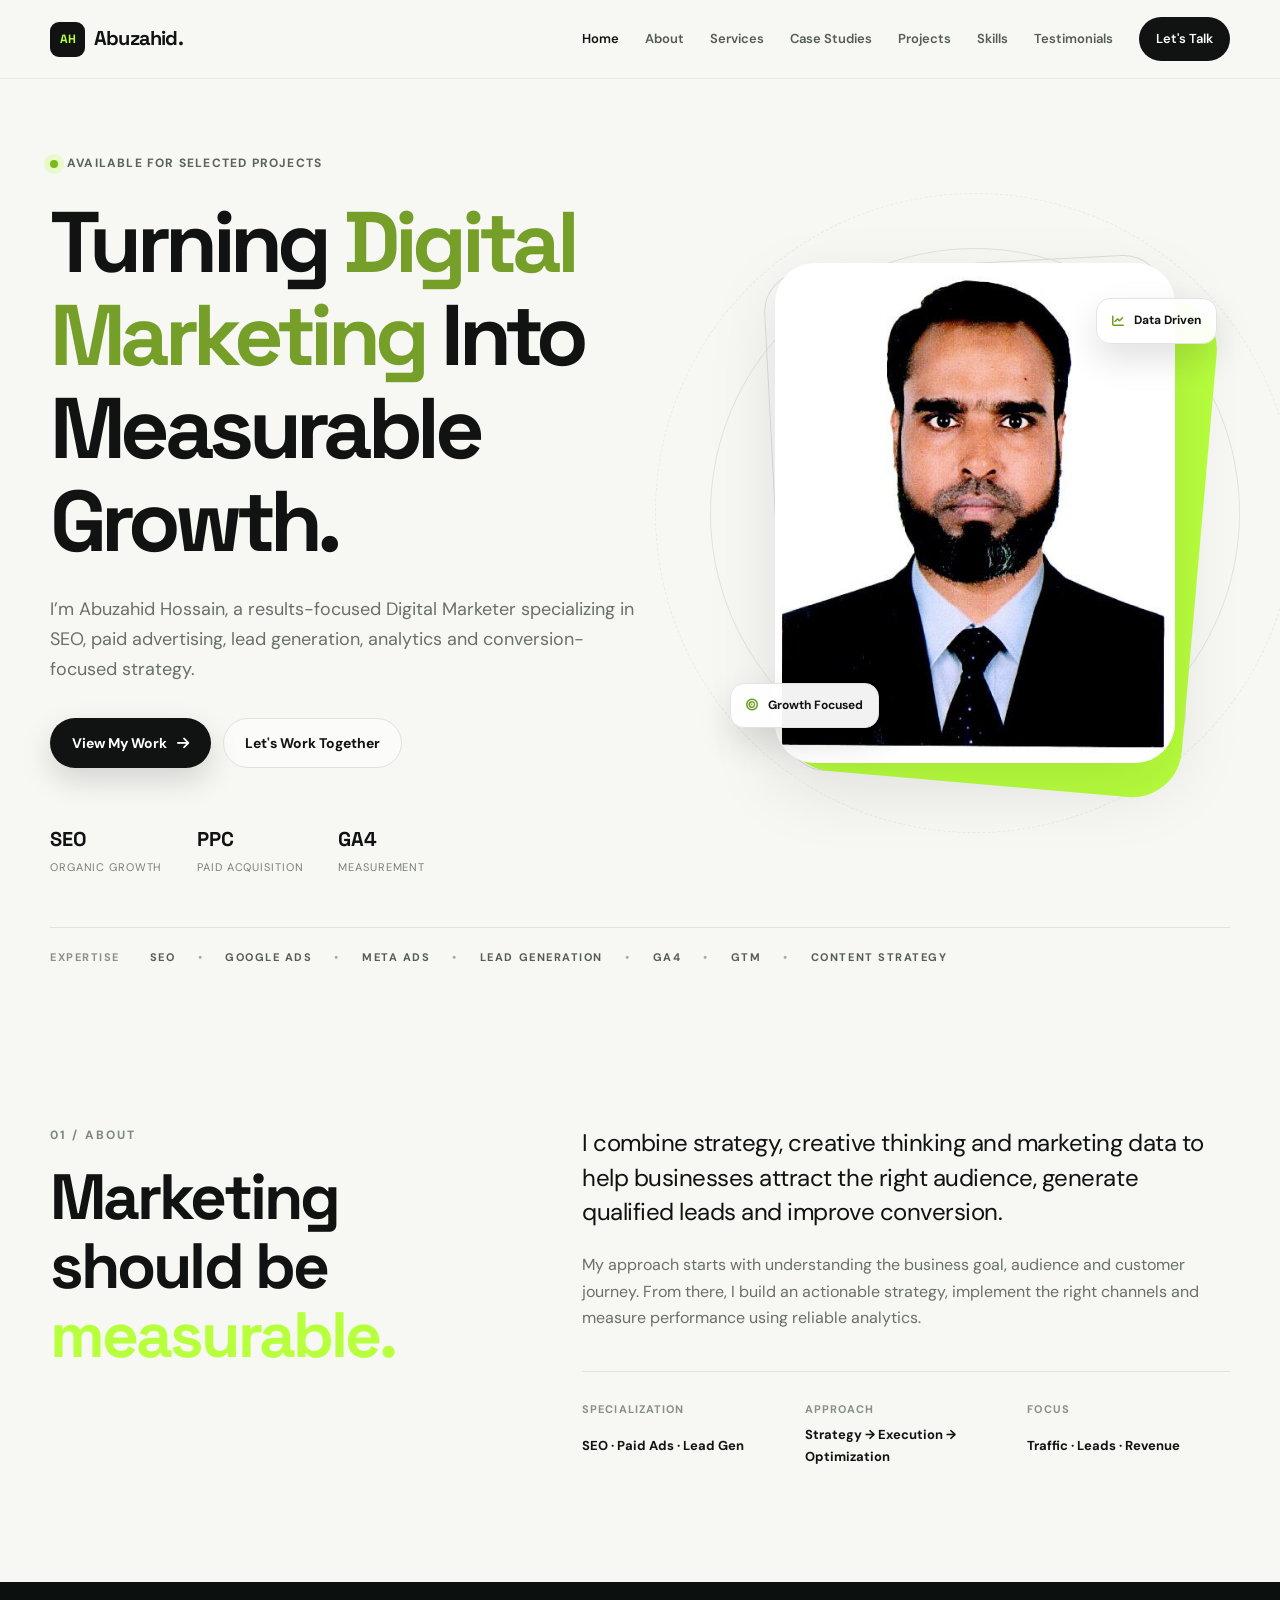
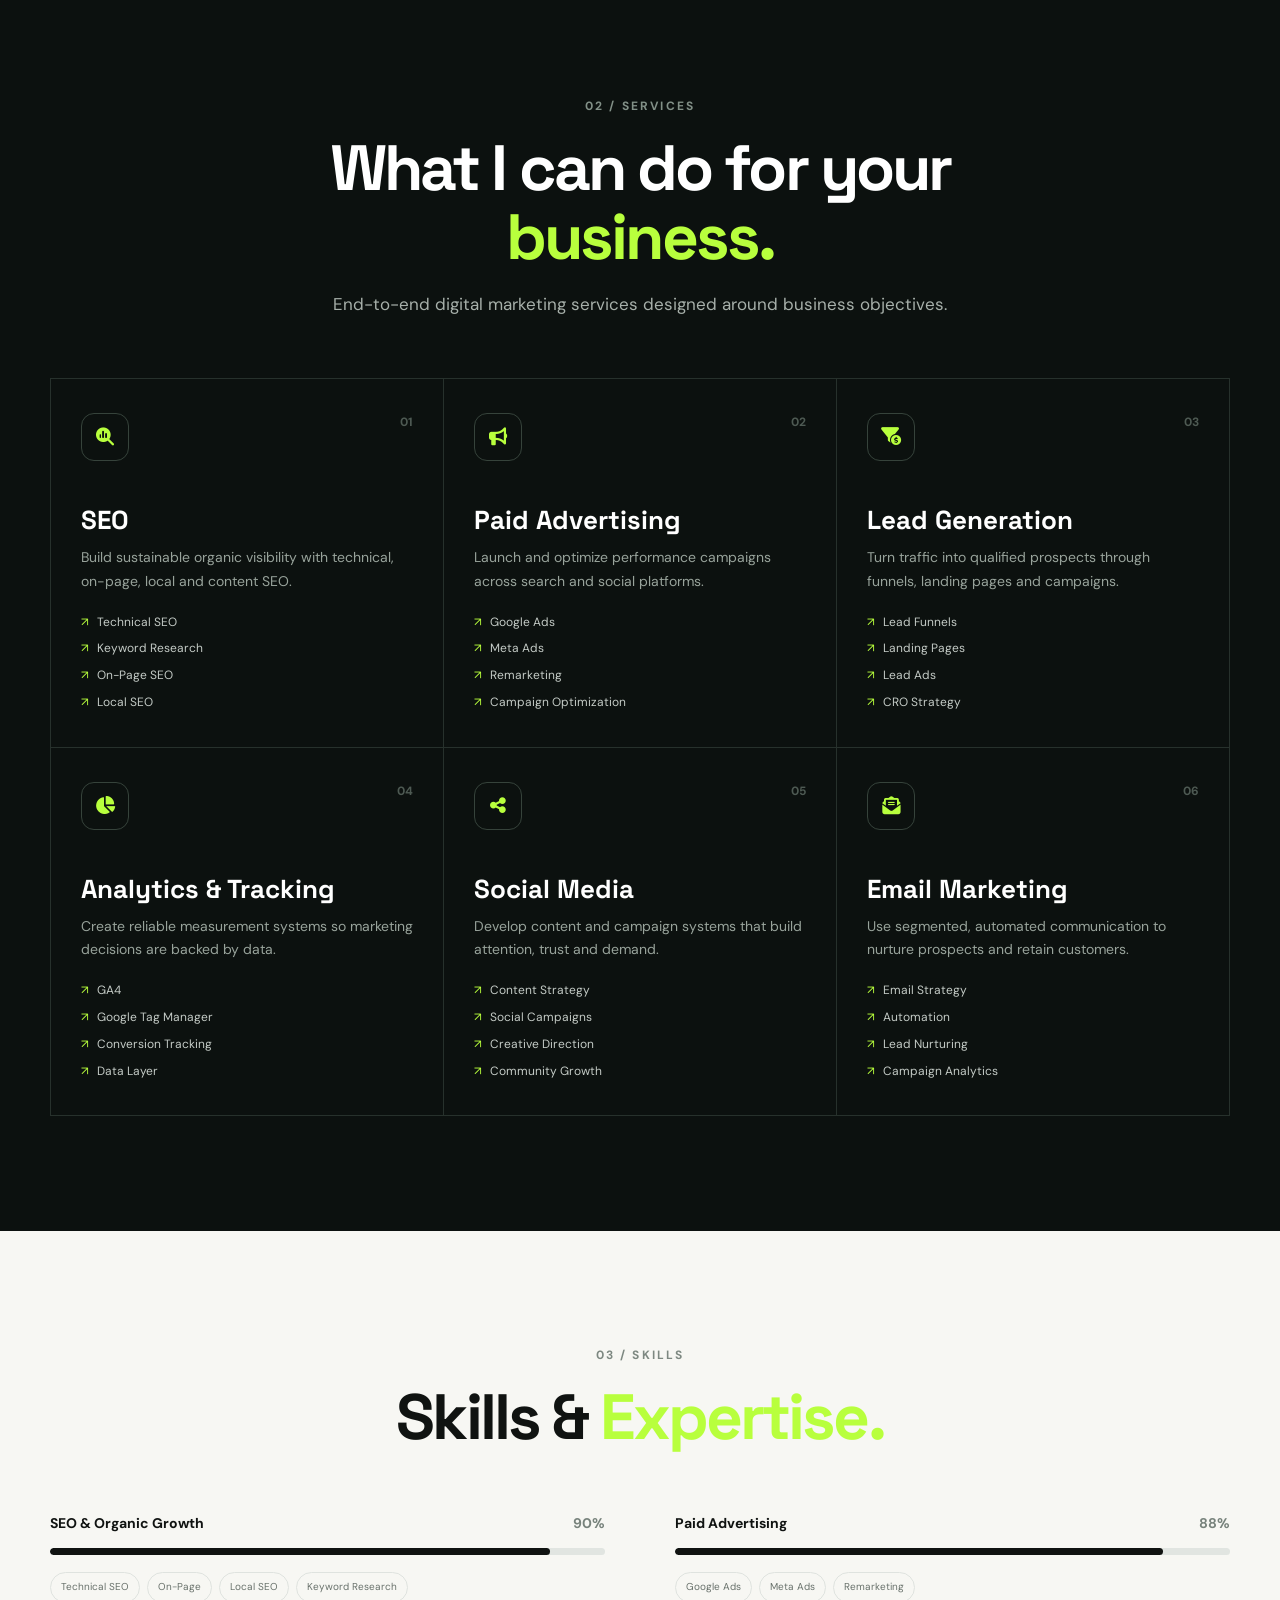
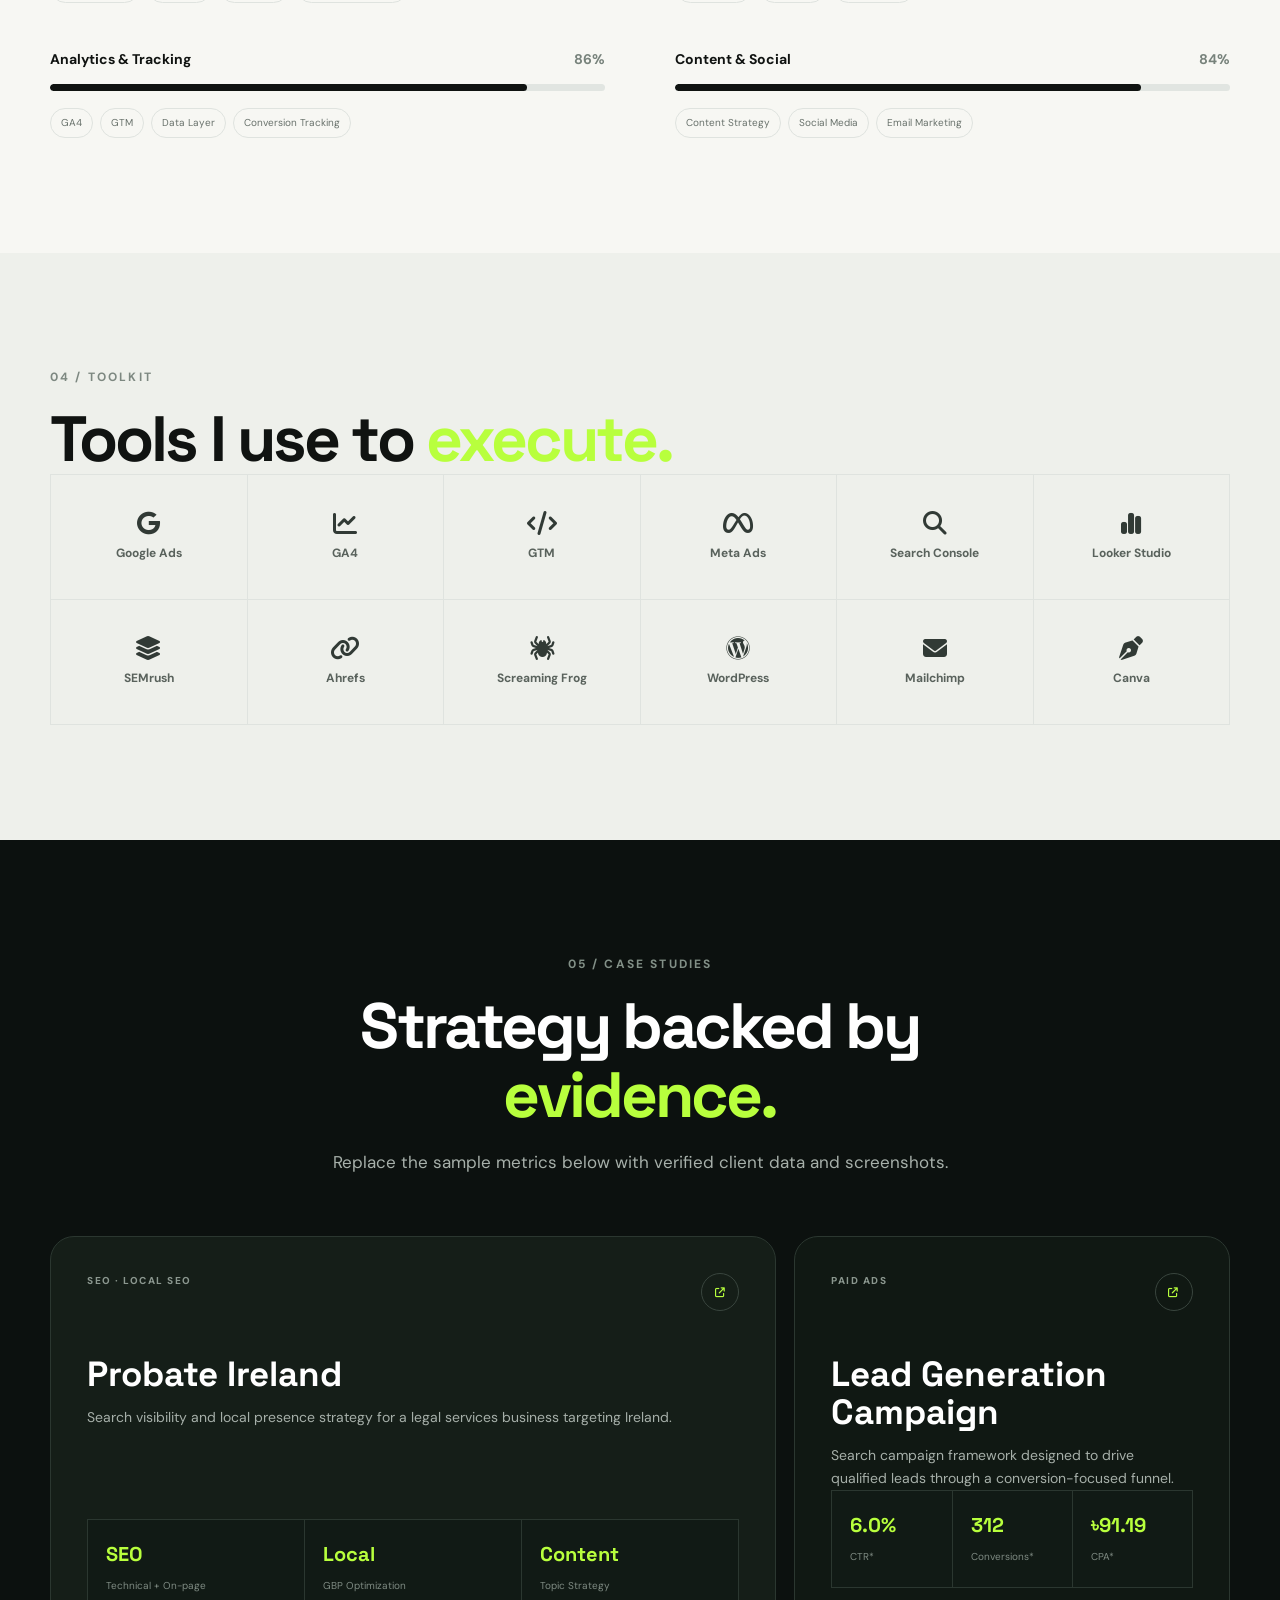
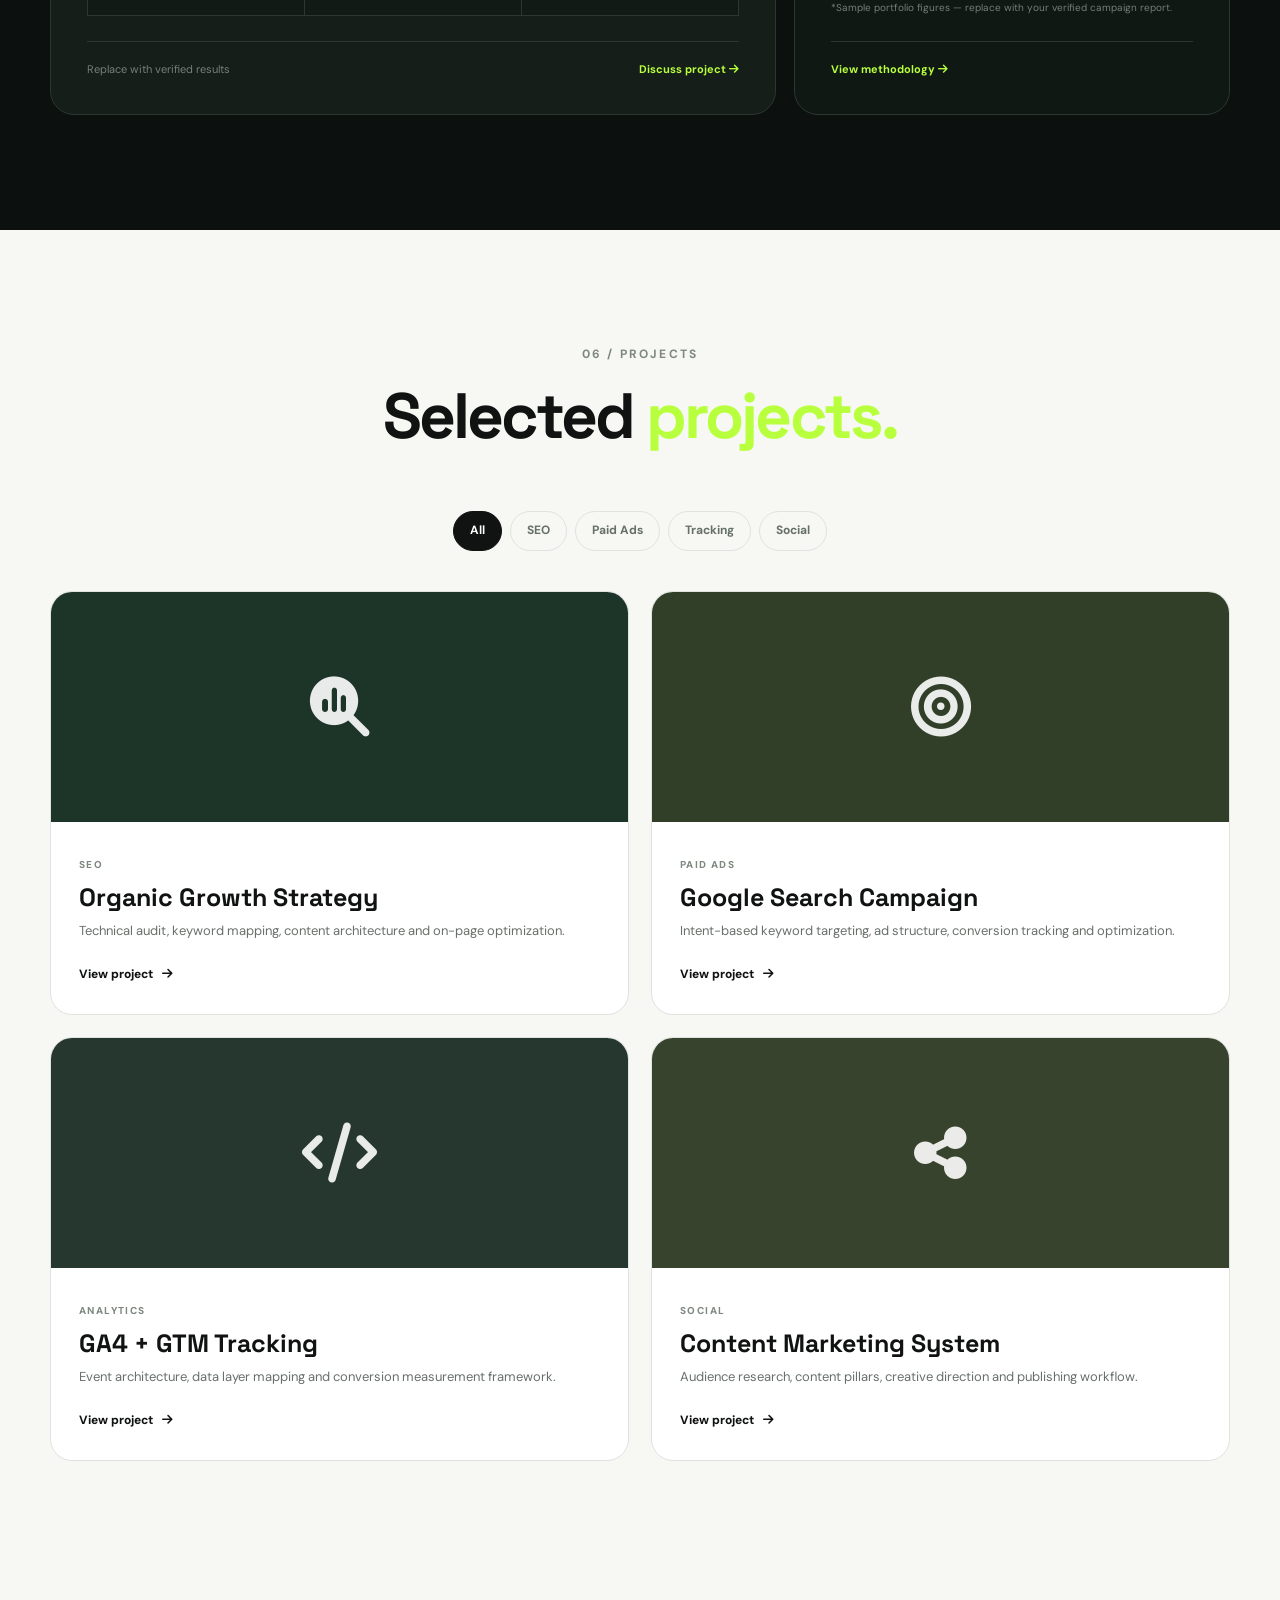
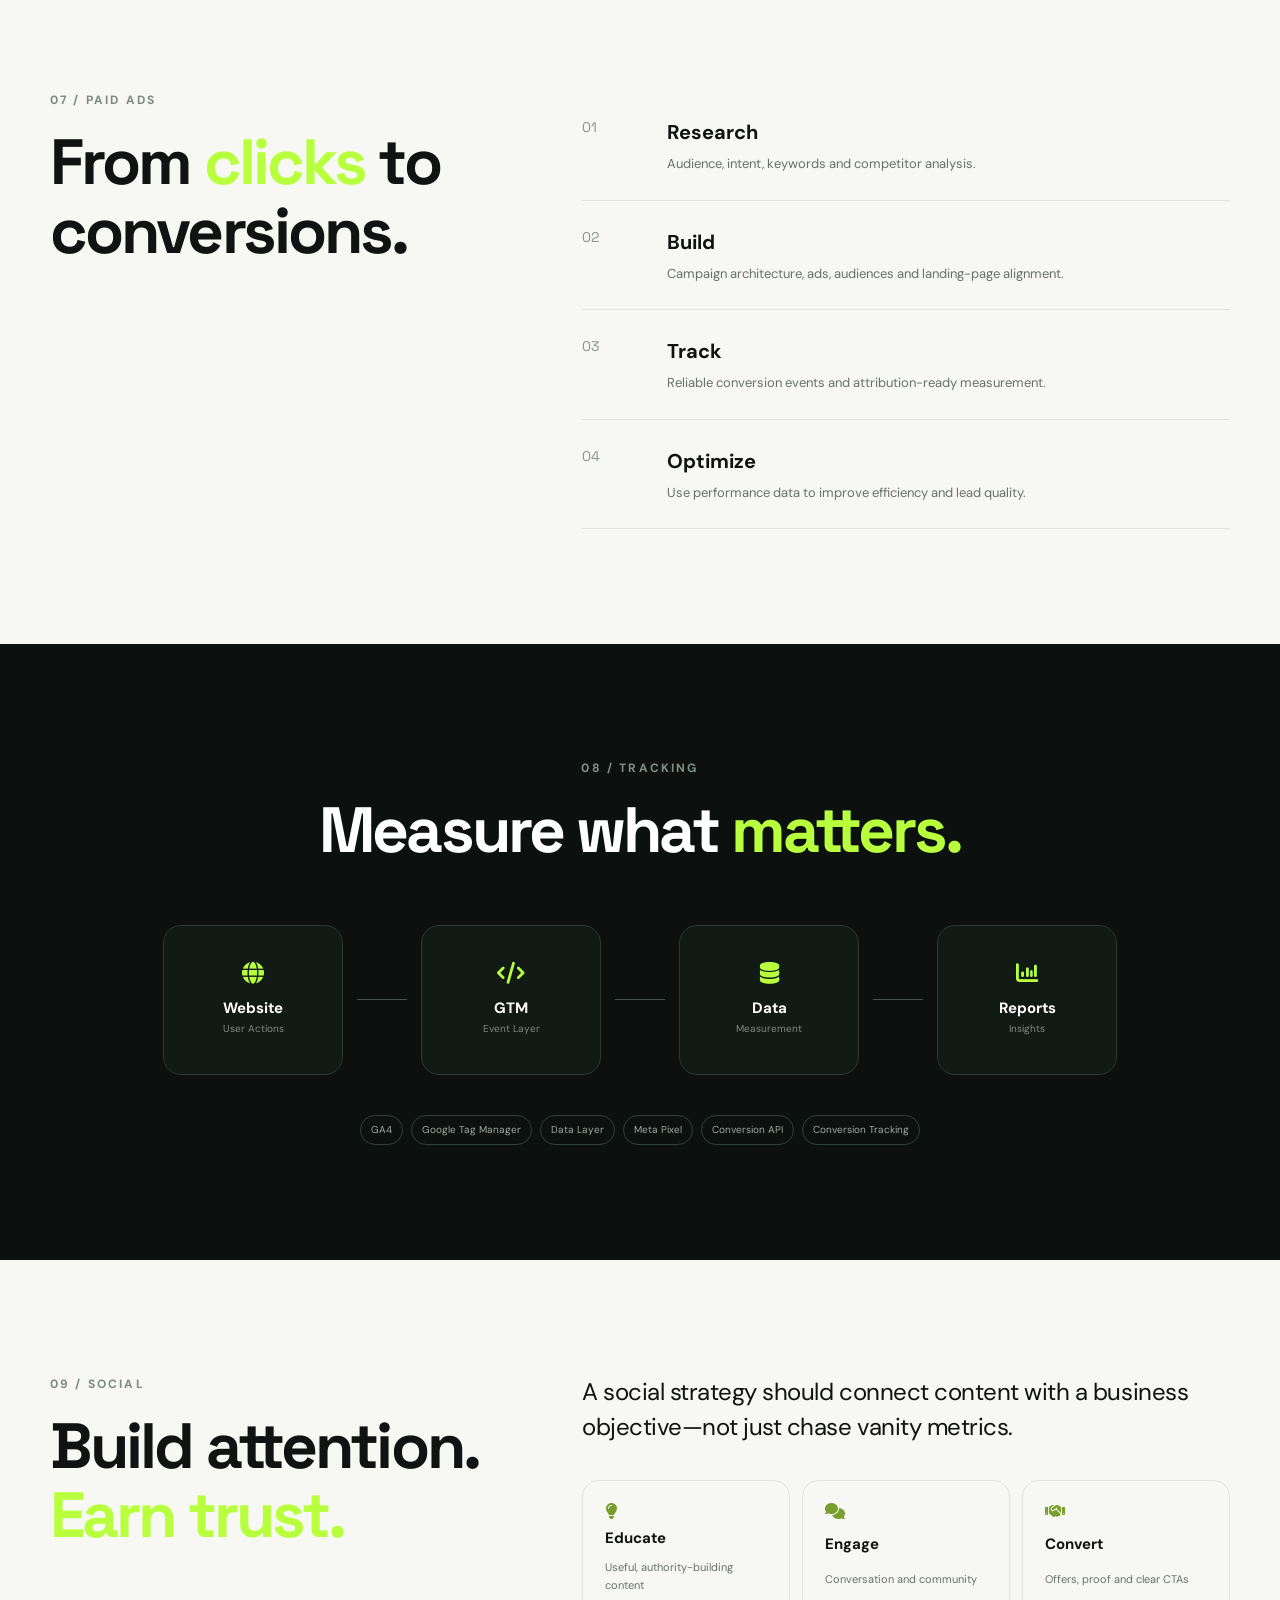
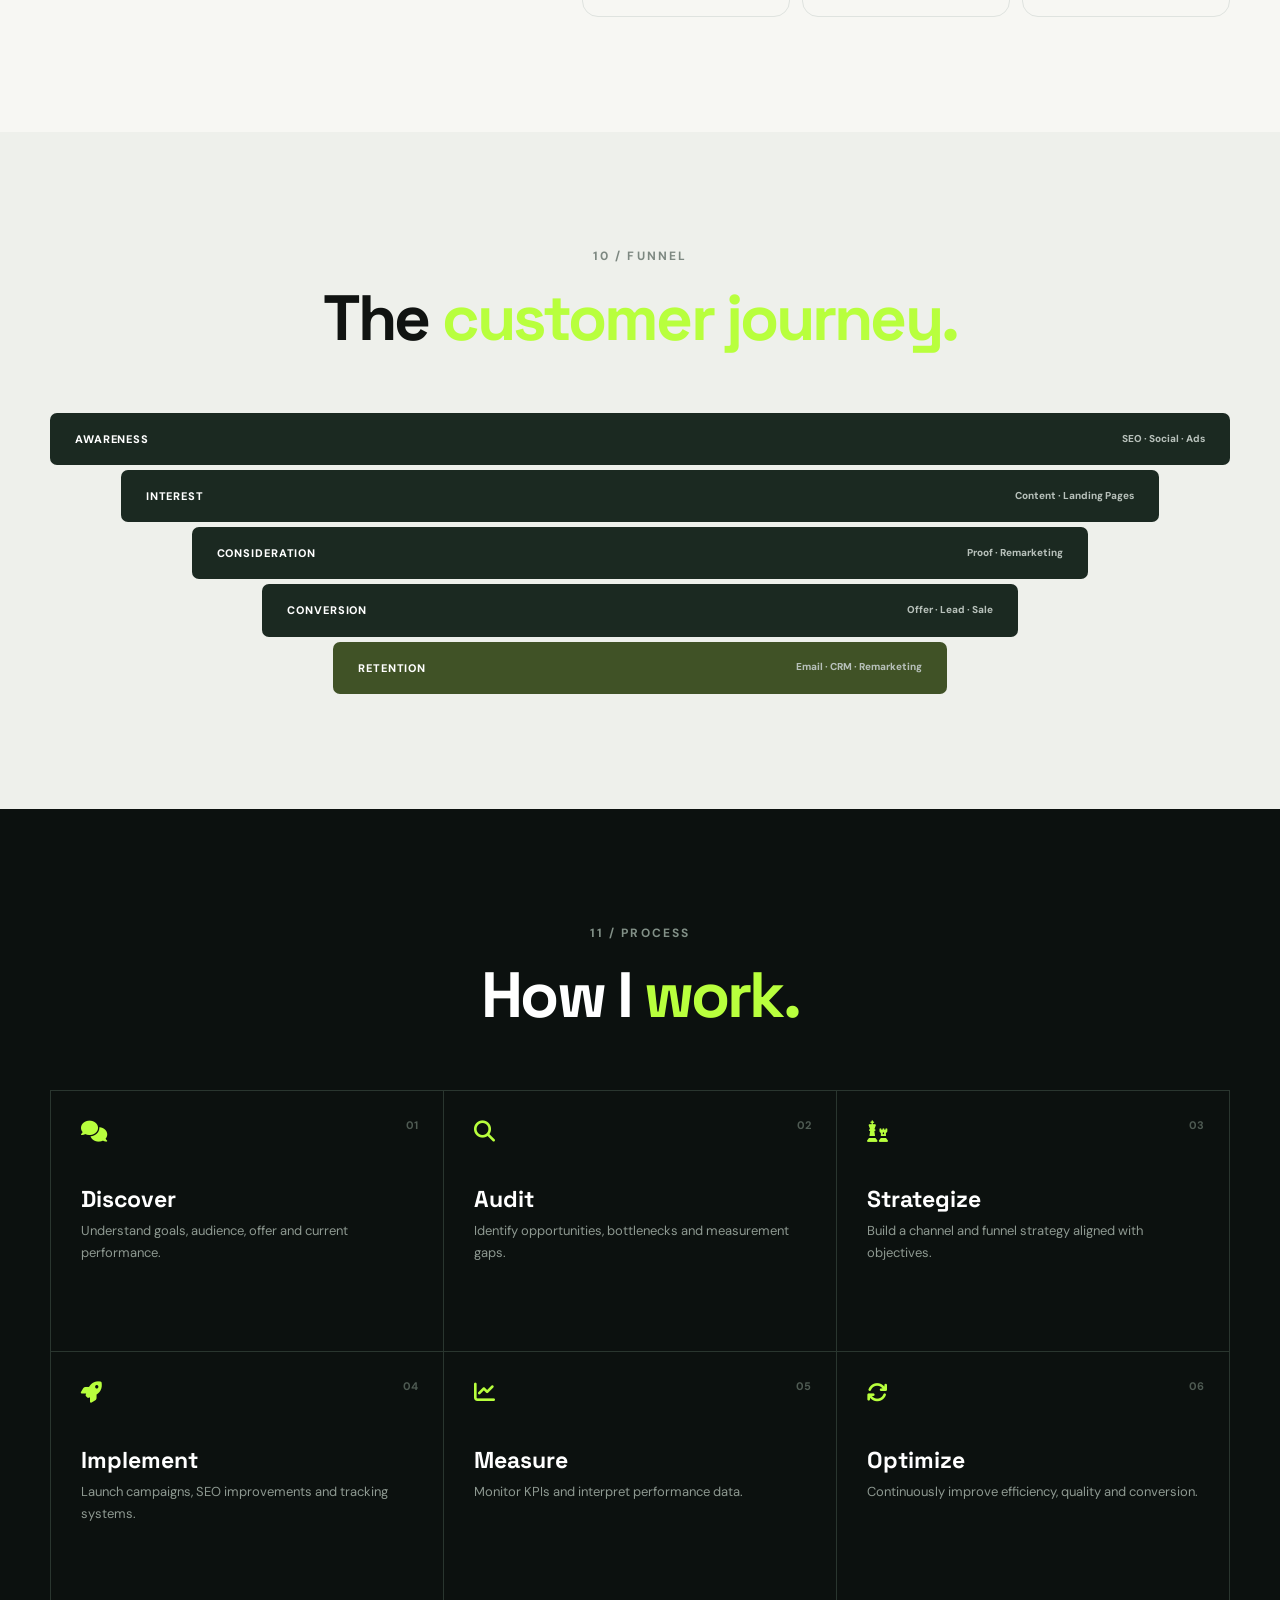
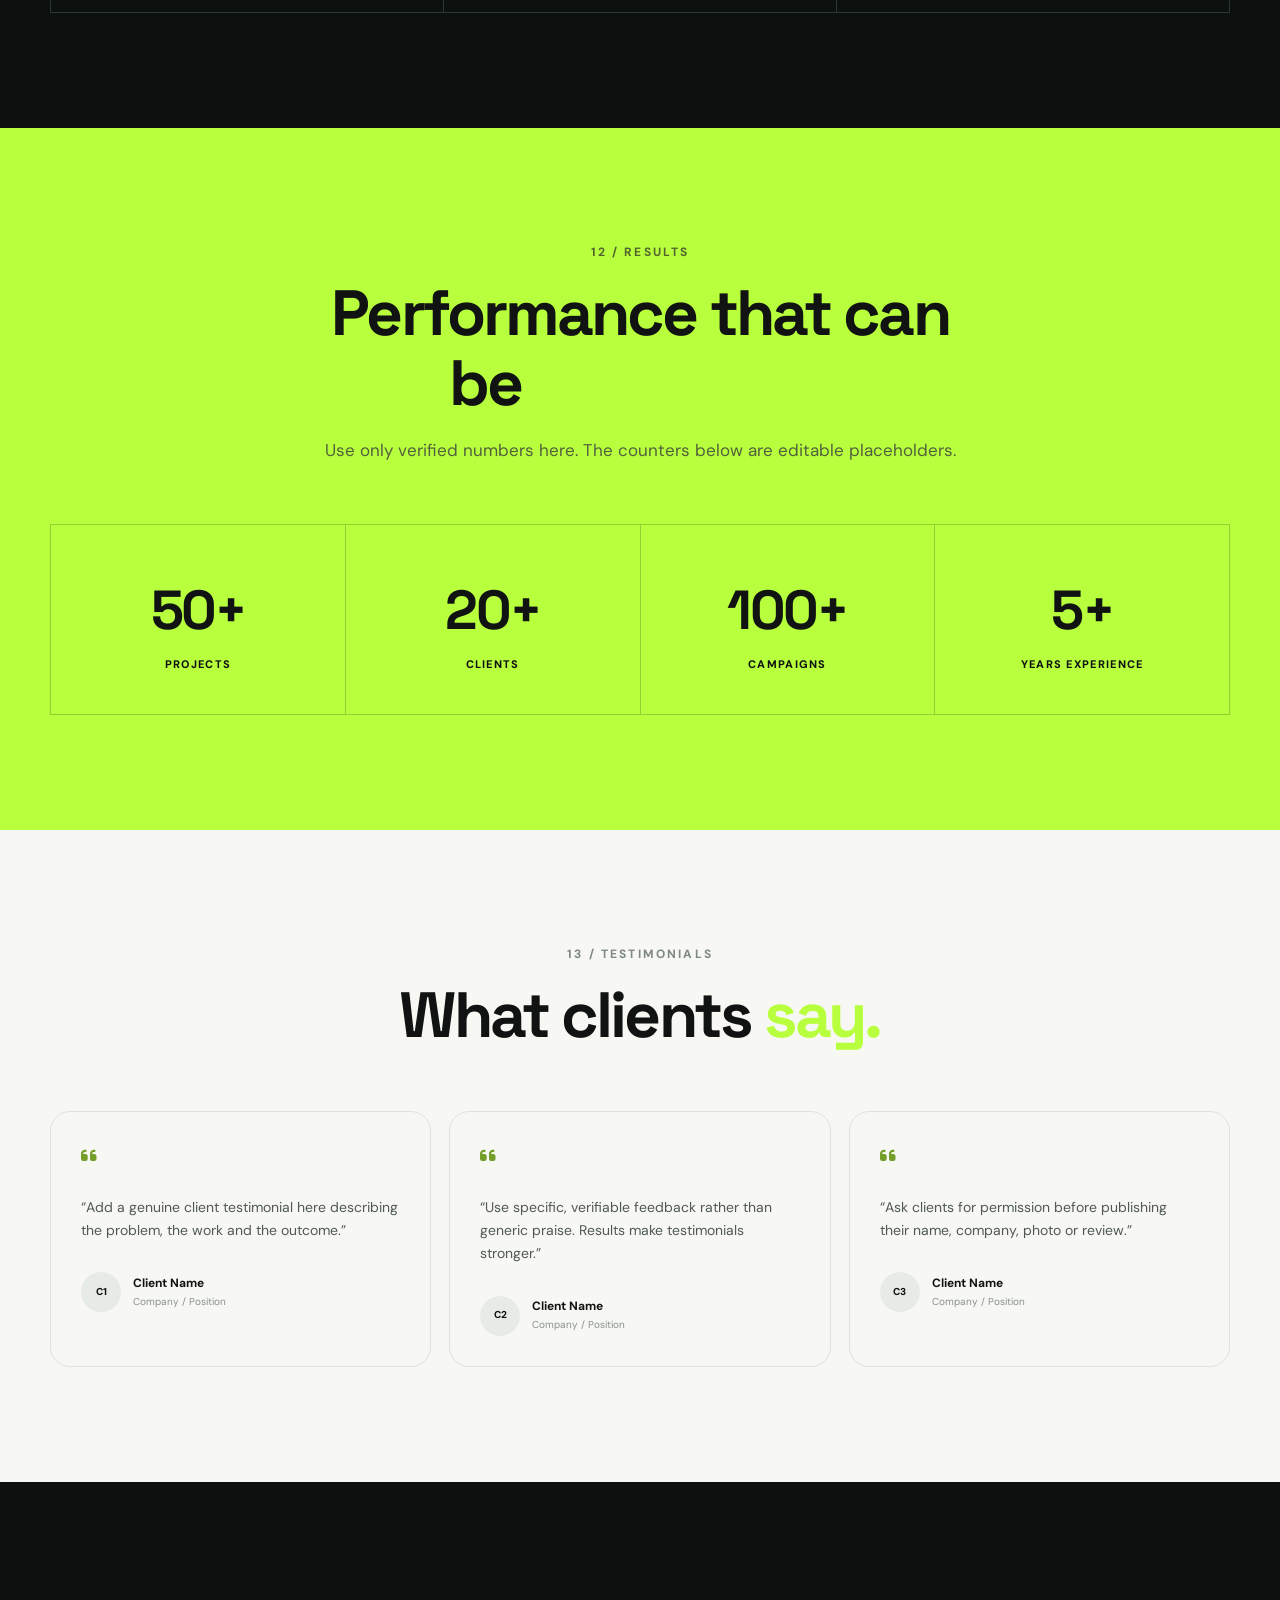
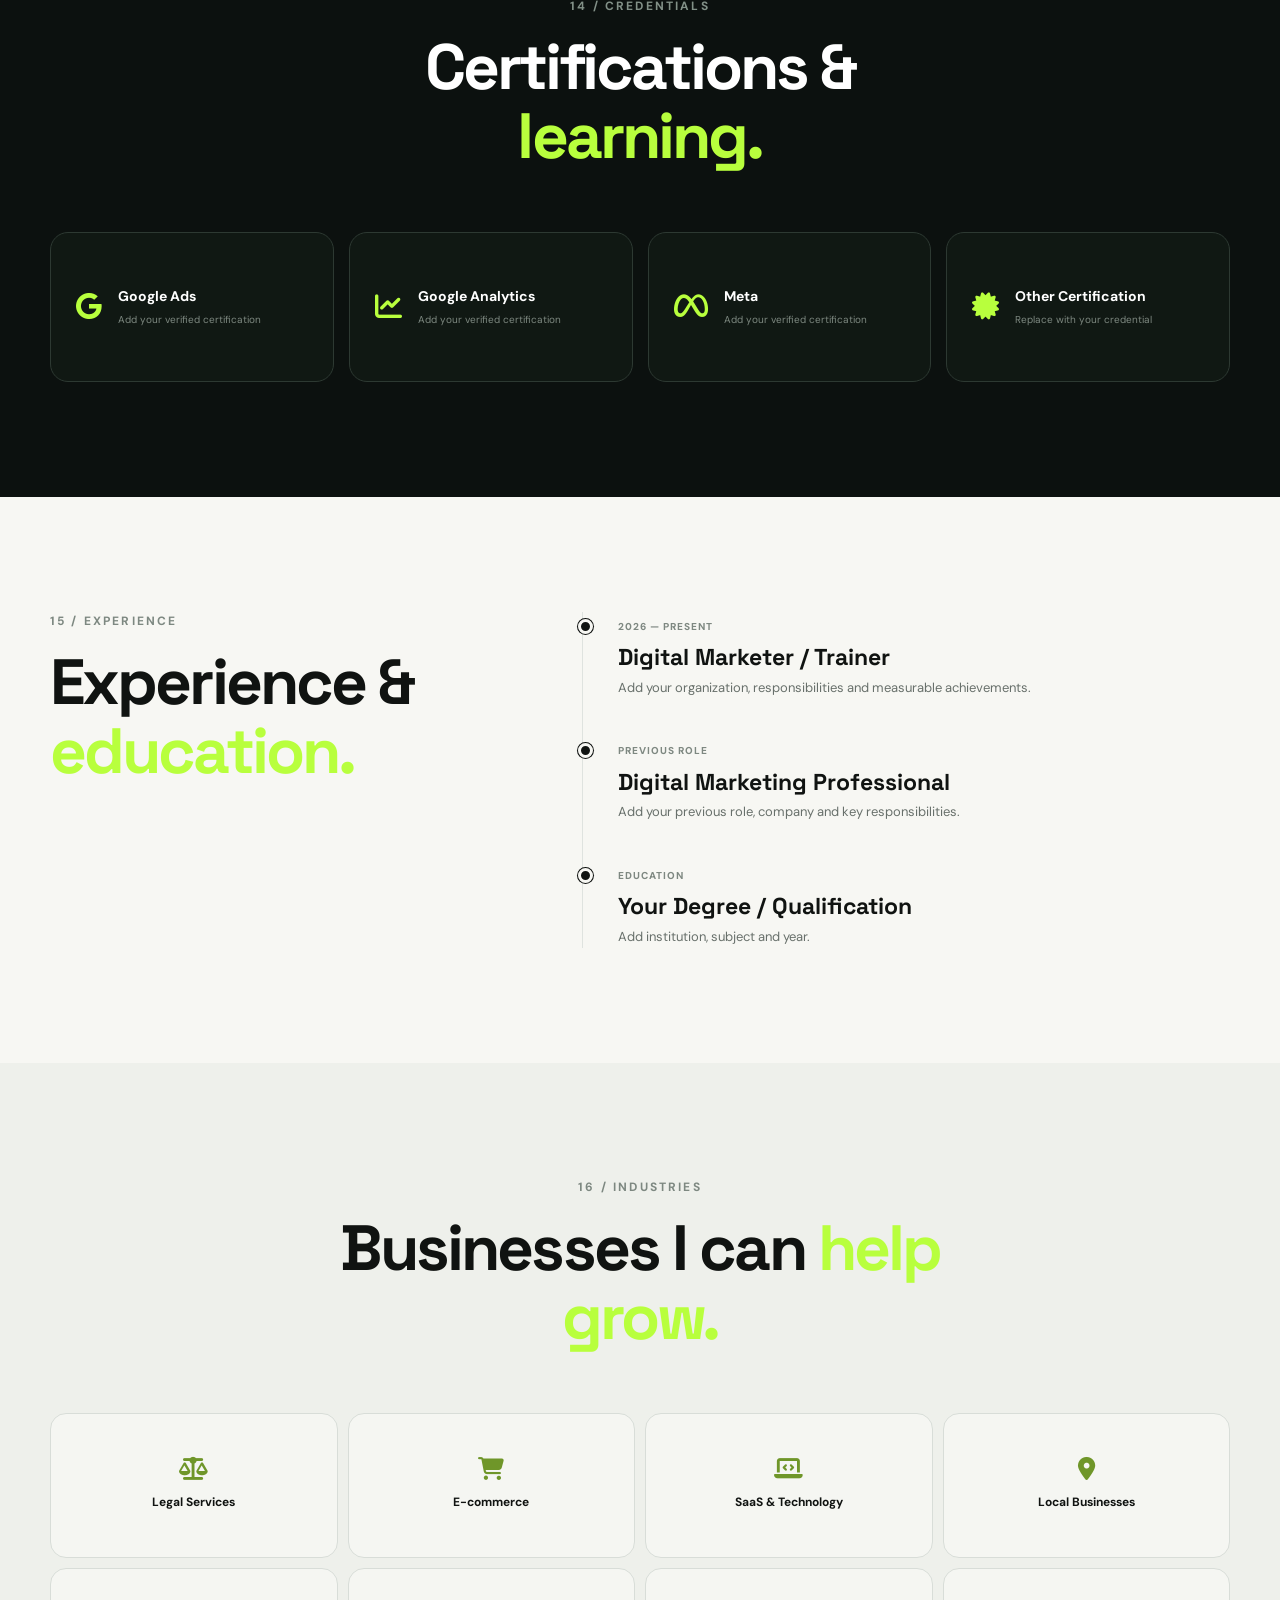
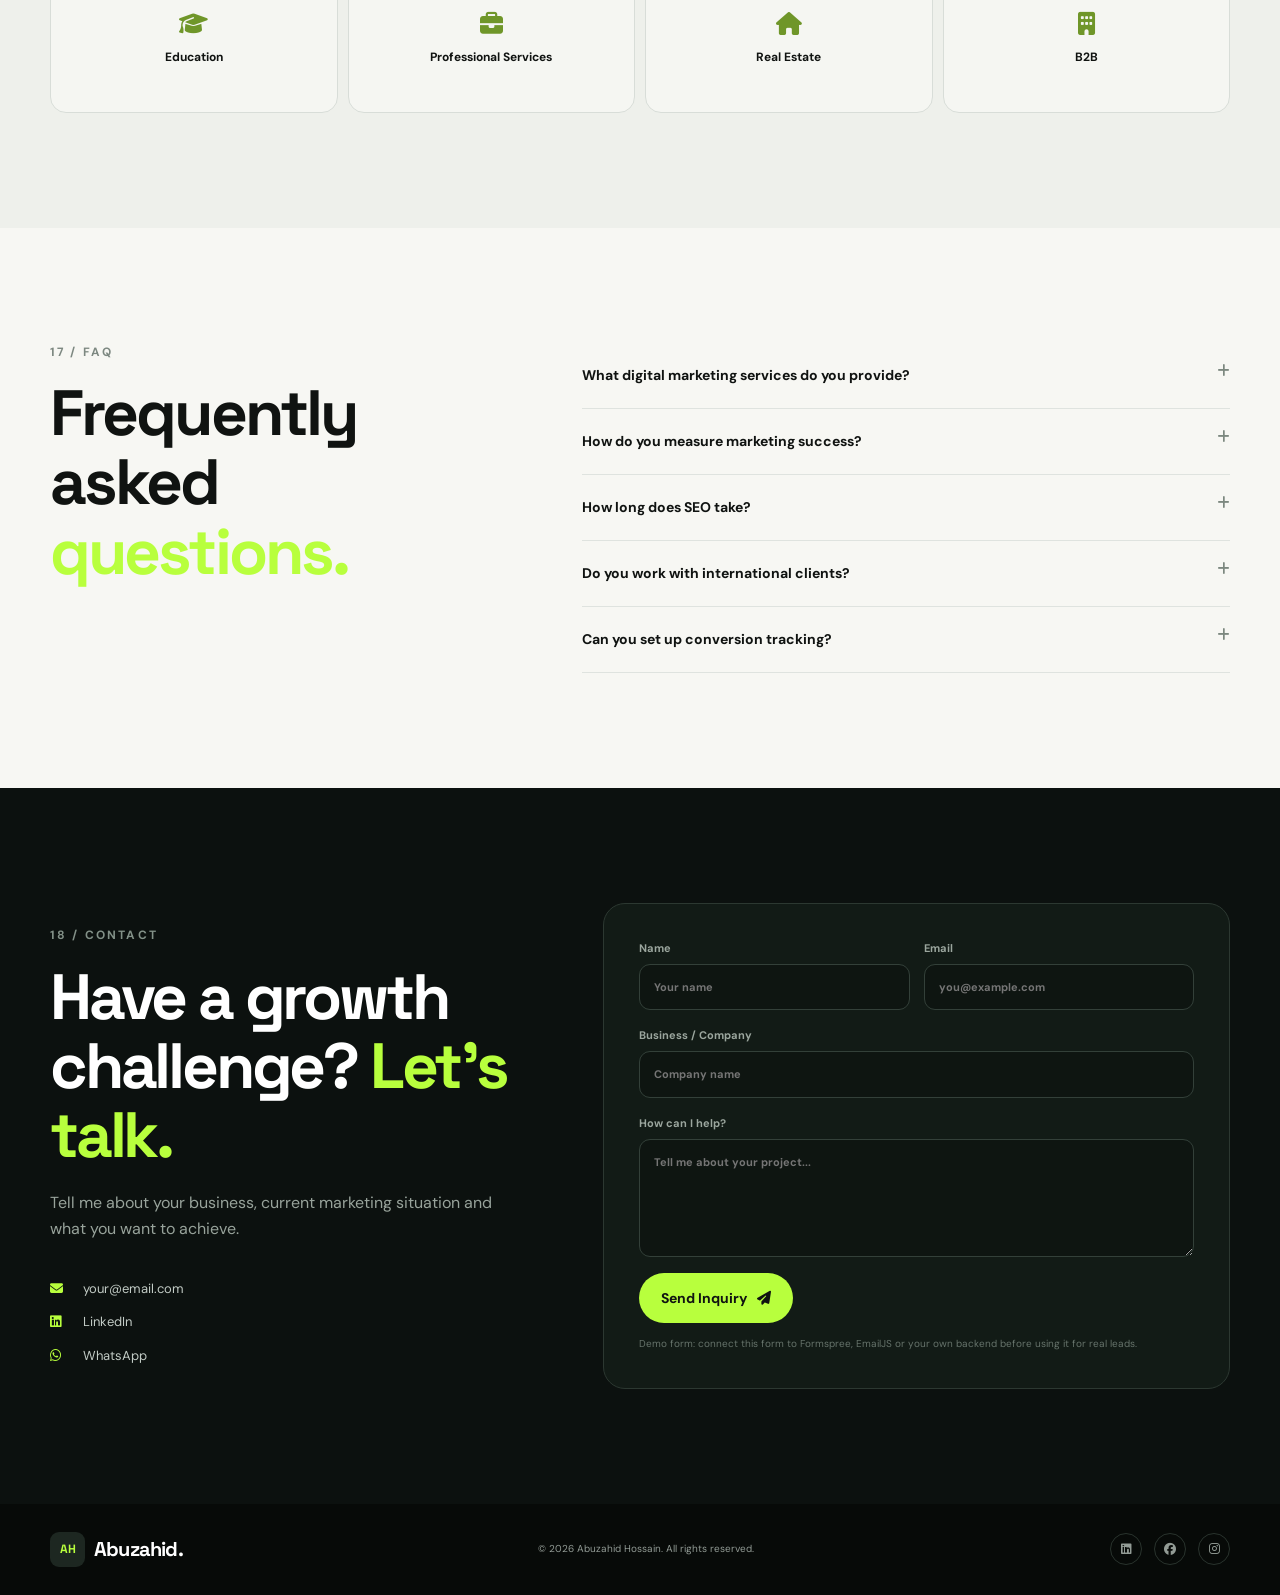
==== index.html @ 949cc7e5 "Add files via upload" ====
<!DOCTYPE html>
<html lang="en">
<head>
  <meta charset="UTF-8">
  <meta name="viewport" content="width=device-width, initial-scale=1.0">
  <meta name="description" content="Abuzahid Hossain — Digital Marketer, SEO Specialist, Paid Ads & Lead Generation Expert.">
  <meta name="author" content="Abuzahid Hossain">
  <title>Abuzahid Hossain | Digital Marketer</title>

  <link rel="preconnect" href="https://fonts.googleapis.com">
  <link rel="preconnect" href="https://fonts.gstatic.com" crossorigin>
  <link href="https://fonts.googleapis.com/css2?family=DM+Sans:wght@400;500;600;700&family=Space+Grotesk:wght@500;600;700&display=swap" rel="stylesheet">
  <link rel="stylesheet" href="https://cdnjs.cloudflare.com/ajax/libs/font-awesome/6.5.2/css/all.min.css">
  <link rel="stylesheet" href="css/style.css">
</head>
<body>

  <!-- ================= NAVBAR ================= -->
  <header class="header" id="header">
    <nav class="navbar container">
      <a href="#home" class="logo"><span>AH</span> Abuzahid.</a>

      <button class="menu-toggle" id="menuToggle" aria-label="Toggle navigation">
        <i class="fa-solid fa-bars"></i>
      </button>

      <div class="nav-menu" id="navMenu">
        <a href="#home" class="nav-link active">Home</a>
        <a href="#about" class="nav-link">About</a>
        <a href="#services" class="nav-link">Services</a>
        <a href="#case-studies" class="nav-link">Case Studies</a>
        <a href="#projects" class="nav-link">Projects</a>
        <a href="#skills" class="nav-link">Skills</a>
        <a href="#testimonials" class="nav-link">Testimonials</a>
        <a href="#contact" class="nav-link nav-cta">Let's Talk</a>
      </div>
    </nav>
  </header>

  <main>

    <!-- ================= 1. HERO ================= -->
    <section class="hero section" id="home">
      <div class="hero-grid container">
        <div class="hero-copy reveal">
          <div class="eyebrow"><span class="pulse"></span> Available for selected projects</div>
          <h1>Turning <span>Digital Marketing</span> Into Measurable Growth.</h1>
          <p class="hero-text">
            I’m Abuzahid Hossain, a results-focused Digital Marketer specializing in
            SEO, paid advertising, lead generation, analytics and conversion-focused strategy.
          </p>

          <div class="hero-actions">
            <a href="#case-studies" class="btn btn-primary">View My Work <i class="fa-solid fa-arrow-right"></i></a>
            <a href="#contact" class="btn btn-secondary">Let's Work Together</a>
          </div>

          <div class="hero-proof">
            <div><strong>SEO</strong><span>Organic Growth</span></div>
            <div><strong>PPC</strong><span>Paid Acquisition</span></div>
            <div><strong>GA4</strong><span>Measurement</span></div>
          </div>
        </div>

        <div class="hero-visual reveal">
          <div class="orbit orbit-one"></div>
          <div class="orbit orbit-two"></div>
          <div class="profile-card">
            <div class="profile-glow"></div>
            <img src="assets/images/profile.jpg" alt="Abuzahid Hossain">
            <div class="profile-badge badge-top"><i class="fa-solid fa-chart-line"></i><span>Data Driven</span></div>
            <div class="profile-badge badge-bottom"><i class="fa-solid fa-bullseye"></i><span>Growth Focused</span></div>
          </div>
        </div>
      </div>
      <div class="hero-bottom container">
        <span>Expertise</span>
        <div class="marquee">
          <span>SEO</span><i>•</i><span>Google Ads</span><i>•</i><span>Meta Ads</span><i>•</i>
          <span>Lead Generation</span><i>•</i><span>GA4</span><i>•</i><span>GTM</span><i>•</i>
          <span>Content Strategy</span>
        </div>
      </div>
    </section>

    <!-- ================= 2. ABOUT ================= -->
    <section class="section about" id="about">
      <div class="container section-grid">
        <div class="section-heading reveal">
          <span class="section-number">01 / ABOUT</span>
          <h2>Marketing should be <em>measurable.</em></h2>
        </div>
        <div class="about-content reveal">
          <p class="lead">
            I combine strategy, creative thinking and marketing data to help businesses
            attract the right audience, generate qualified leads and improve conversion.
          </p>
          <p>
            My approach starts with understanding the business goal, audience and customer
            journey. From there, I build an actionable strategy, implement the right
            channels and measure performance using reliable analytics.
          </p>
          <div class="about-meta">
            <div><span>Specialization</span><strong>SEO · Paid Ads · Lead Gen</strong></div>
            <div><span>Approach</span><strong>Strategy → Execution → Optimization</strong></div>
            <div><span>Focus</span><strong>Traffic · Leads · Revenue</strong></div>
          </div>
        </div>
      </div>
    </section>

    <!-- ================= 3. SERVICES ================= -->
    <section class="section dark-section" id="services">
      <div class="container">
        <div class="section-heading center reveal">
          <span class="section-number">02 / SERVICES</span>
          <h2>What I can do for your <em>business.</em></h2>
          <p>End-to-end digital marketing services designed around business objectives.</p>
        </div>

        <div class="services-grid">
          <article class="service-card reveal">
            <span class="service-icon"><i class="fa-solid fa-magnifying-glass-chart"></i></span>
            <span class="service-no">01</span>
            <h3>SEO</h3>
            <p>Build sustainable organic visibility with technical, on-page, local and content SEO.</p>
            <ul><li>Technical SEO</li><li>Keyword Research</li><li>On-Page SEO</li><li>Local SEO</li></ul>
          </article>

          <article class="service-card reveal">
            <span class="service-icon"><i class="fa-solid fa-bullhorn"></i></span>
            <span class="service-no">02</span>
            <h3>Paid Advertising</h3>
            <p>Launch and optimize performance campaigns across search and social platforms.</p>
            <ul><li>Google Ads</li><li>Meta Ads</li><li>Remarketing</li><li>Campaign Optimization</li></ul>
          </article>

          <article class="service-card reveal">
            <span class="service-icon"><i class="fa-solid fa-filter-circle-dollar"></i></span>
            <span class="service-no">03</span>
            <h3>Lead Generation</h3>
            <p>Turn traffic into qualified prospects through funnels, landing pages and campaigns.</p>
            <ul><li>Lead Funnels</li><li>Landing Pages</li><li>Lead Ads</li><li>CRO Strategy</li></ul>
          </article>

          <article class="service-card reveal">
            <span class="service-icon"><i class="fa-solid fa-chart-pie"></i></span>
            <span class="service-no">04</span>
            <h3>Analytics & Tracking</h3>
            <p>Create reliable measurement systems so marketing decisions are backed by data.</p>
            <ul><li>GA4</li><li>Google Tag Manager</li><li>Conversion Tracking</li><li>Data Layer</li></ul>
          </article>

          <article class="service-card reveal">
            <span class="service-icon"><i class="fa-solid fa-share-nodes"></i></span>
            <span class="service-no">05</span>
            <h3>Social Media</h3>
            <p>Develop content and campaign systems that build attention, trust and demand.</p>
            <ul><li>Content Strategy</li><li>Social Campaigns</li><li>Creative Direction</li><li>Community Growth</li></ul>
          </article>

          <article class="service-card reveal">
            <span class="service-icon"><i class="fa-solid fa-envelope-open-text"></i></span>
            <span class="service-no">06</span>
            <h3>Email Marketing</h3>
            <p>Use segmented, automated communication to nurture prospects and retain customers.</p>
            <ul><li>Email Strategy</li><li>Automation</li><li>Lead Nurturing</li><li>Campaign Analytics</li></ul>
          </article>
        </div>
      </div>
    </section>

    <!-- ================= 4. SKILLS ================= -->
    <section class="section" id="skills">
      <div class="container">
        <div class="section-heading center reveal">
          <span class="section-number">03 / SKILLS</span>
          <h2>Skills & <em>Expertise.</em></h2>
        </div>

        <div class="skills-layout">
          <div class="skill-block reveal">
            <div class="skill-title"><span>SEO & Organic Growth</span><strong>90%</strong></div>
            <div class="progress"><span style="width:90%"></span></div>
            <div class="skill-tags"><span>Technical SEO</span><span>On-Page</span><span>Local SEO</span><span>Keyword Research</span></div>
          </div>
          <div class="skill-block reveal">
            <div class="skill-title"><span>Paid Advertising</span><strong>88%</strong></div>
            <div class="progress"><span style="width:88%"></span></div>
            <div class="skill-tags"><span>Google Ads</span><span>Meta Ads</span><span>Remarketing</span></div>
          </div>
          <div class="skill-block reveal">
            <div class="skill-title"><span>Analytics & Tracking</span><strong>86%</strong></div>
            <div class="progress"><span style="width:86%"></span></div>
            <div class="skill-tags"><span>GA4</span><span>GTM</span><span>Data Layer</span><span>Conversion Tracking</span></div>
          </div>
          <div class="skill-block reveal">
            <div class="skill-title"><span>Content & Social</span><strong>84%</strong></div>
            <div class="progress"><span style="width:84%"></span></div>
            <div class="skill-tags"><span>Content Strategy</span><span>Social Media</span><span>Email Marketing</span></div>
          </div>
        </div>
      </div>
    </section>

    <!-- ================= 5. TOOLS ================= -->
    <section class="section tools-section">
      <div class="container">
        <div class="section-heading reveal">
          <span class="section-number">04 / TOOLKIT</span>
          <h2>Tools I use to <em>execute.</em></h2>
        </div>
        <div class="tools-grid reveal">
          <div><i class="fa-brands fa-google"></i><span>Google Ads</span></div>
          <div><i class="fa-solid fa-chart-line"></i><span>GA4</span></div>
          <div><i class="fa-solid fa-code"></i><span>GTM</span></div>
          <div><i class="fa-brands fa-meta"></i><span>Meta Ads</span></div>
          <div><i class="fa-solid fa-magnifying-glass"></i><span>Search Console</span></div>
          <div><i class="fa-solid fa-chart-simple"></i><span>Looker Studio</span></div>
          <div><i class="fa-solid fa-layer-group"></i><span>SEMrush</span></div>
          <div><i class="fa-solid fa-link"></i><span>Ahrefs</span></div>
          <div><i class="fa-solid fa-spider"></i><span>Screaming Frog</span></div>
          <div><i class="fa-brands fa-wordpress"></i><span>WordPress</span></div>
          <div><i class="fa-solid fa-envelope"></i><span>Mailchimp</span></div>
          <div><i class="fa-solid fa-pen-nib"></i><span>Canva</span></div>
        </div>
      </div>
    </section>

    <!-- ================= 6. CASE STUDIES ================= -->
    <section class="section dark-section" id="case-studies">
      <div class="container">
        <div class="section-heading center reveal">
          <span class="section-number">05 / CASE STUDIES</span>
          <h2>Strategy backed by <em>evidence.</em></h2>
          <p>Replace the sample metrics below with verified client data and screenshots.</p>
        </div>

        <div class="case-grid">
          <article class="case-card featured reveal">
            <div class="case-top">
              <span class="case-label">SEO · LOCAL SEO</span>
              <span class="case-arrow"><i class="fa-solid fa-arrow-up-right-from-square"></i></span>
            </div>
            <h3>Probate Ireland</h3>
            <p>Search visibility and local presence strategy for a legal services business targeting Ireland.</p>
            <div class="case-metrics">
              <div><strong>SEO</strong><span>Technical + On-page</span></div>
              <div><strong>Local</strong><span>GBP Optimization</span></div>
              <div><strong>Content</strong><span>Topic Strategy</span></div>
            </div>
            <div class="case-footer"><span>Replace with verified results</span><a href="#contact">Discuss project <i class="fa-solid fa-arrow-right"></i></a></div>
          </article>

          <article class="case-card reveal">
            <div class="case-top"><span class="case-label">PAID ADS</span><span class="case-arrow"><i class="fa-solid fa-arrow-up-right-from-square"></i></span></div>
            <h3>Lead Generation Campaign</h3>
            <p>Search campaign framework designed to drive qualified leads through a conversion-focused funnel.</p>
            <div class="case-metrics">
              <div><strong>6.0%</strong><span>CTR*</span></div>
              <div><strong>312</strong><span>Conversions*</span></div>
              <div><strong>৳91.19</strong><span>CPA*</span></div>
            </div>
            <small>*Sample portfolio figures — replace with your verified campaign report.</small>
            <div class="case-footer"><a href="#contact">View methodology <i class="fa-solid fa-arrow-right"></i></a></div>
          </article>
        </div>
      </div>
    </section>

    <!-- ================= 7. SEO PROJECTS ================= -->
    <section class="section" id="projects">
      <div class="container">
        <div class="section-heading center reveal">
          <span class="section-number">06 / PROJECTS</span>
          <h2>Selected <em>projects.</em></h2>
        </div>

        <div class="filter-bar reveal">
          <button class="filter-btn active" data-filter="all">All</button>
          <button class="filter-btn" data-filter="seo">SEO</button>
          <button class="filter-btn" data-filter="ads">Paid Ads</button>
          <button class="filter-btn" data-filter="tracking">Tracking</button>
          <button class="filter-btn" data-filter="social">Social</button>
        </div>

        <div class="projects-grid">
          <article class="project-card reveal" data-category="seo">
            <div class="project-visual gradient-one"><i class="fa-solid fa-magnifying-glass-chart"></i></div>
            <div class="project-body"><span>SEO</span><h3>Organic Growth Strategy</h3><p>Technical audit, keyword mapping, content architecture and on-page optimization.</p><a href="#contact">View project <i class="fa-solid fa-arrow-right"></i></a></div>
          </article>

          <article class="project-card reveal" data-category="ads">
            <div class="project-visual gradient-two"><i class="fa-solid fa-bullseye"></i></div>
            <div class="project-body"><span>PAID ADS</span><h3>Google Search Campaign</h3><p>Intent-based keyword targeting, ad structure, conversion tracking and optimization.</p><a href="#contact">View project <i class="fa-solid fa-arrow-right"></i></a></div>
          </article>

          <article class="project-card reveal" data-category="tracking">
            <div class="project-visual gradient-three"><i class="fa-solid fa-code"></i></div>
            <div class="project-body"><span>ANALYTICS</span><h3>GA4 + GTM Tracking</h3><p>Event architecture, data layer mapping and conversion measurement framework.</p><a href="#contact">View project <i class="fa-solid fa-arrow-right"></i></a></div>
          </article>

          <article class="project-card reveal" data-category="social">
            <div class="project-visual gradient-four"><i class="fa-solid fa-share-nodes"></i></div>
            <div class="project-body"><span>SOCIAL</span><h3>Content Marketing System</h3><p>Audience research, content pillars, creative direction and publishing workflow.</p><a href="#contact">View project <i class="fa-solid fa-arrow-right"></i></a></div>
          </article>
        </div>
      </div>
    </section>

    <!-- ================= 8. PAID ADS ================= -->
    <section class="section analytics-section" id="paid-ads">
      <div class="container section-grid">
        <div class="section-heading reveal">
          <span class="section-number">07 / PAID ADS</span>
          <h2>From <em>clicks</em> to conversions.</h2>
        </div>
        <div class="ads-framework reveal">
          <div class="framework-step"><span>01</span><div><strong>Research</strong><p>Audience, intent, keywords and competitor analysis.</p></div></div>
          <div class="framework-step"><span>02</span><div><strong>Build</strong><p>Campaign architecture, ads, audiences and landing-page alignment.</p></div></div>
          <div class="framework-step"><span>03</span><div><strong>Track</strong><p>Reliable conversion events and attribution-ready measurement.</p></div></div>
          <div class="framework-step"><span>04</span><div><strong>Optimize</strong><p>Use performance data to improve efficiency and lead quality.</p></div></div>
        </div>
      </div>
    </section>

    <!-- ================= 9. TRACKING ================= -->
    <section class="section dark-section" id="tracking">
      <div class="container">
        <div class="section-heading center reveal">
          <span class="section-number">08 / TRACKING</span>
          <h2>Measure what <em>matters.</em></h2>
        </div>
        <div class="tracking-flow reveal">
          <div class="flow-node"><i class="fa-solid fa-globe"></i><strong>Website</strong><small>User Actions</small></div>
          <div class="flow-line"></div>
          <div class="flow-node"><i class="fa-solid fa-code"></i><strong>GTM</strong><small>Event Layer</small></div>
          <div class="flow-line"></div>
          <div class="flow-node"><i class="fa-solid fa-database"></i><strong>Data</strong><small>Measurement</small></div>
          <div class="flow-line"></div>
          <div class="flow-node"><i class="fa-solid fa-chart-column"></i><strong>Reports</strong><small>Insights</small></div>
        </div>
        <div class="tracking-tags reveal">
          <span>GA4</span><span>Google Tag Manager</span><span>Data Layer</span><span>Meta Pixel</span><span>Conversion API</span><span>Conversion Tracking</span>
        </div>
      </div>
    </section>

    <!-- ================= 10. SOCIAL ================= -->
    <section class="section" id="social">
      <div class="container section-grid">
        <div class="section-heading reveal">
          <span class="section-number">09 / SOCIAL</span>
          <h2>Build attention. <em>Earn trust.</em></h2>
        </div>
        <div class="social-content reveal">
          <p class="lead">A social strategy should connect content with a business objective—not just chase vanity metrics.</p>
          <div class="content-pillars">
            <div><i class="fa-solid fa-lightbulb"></i><strong>Educate</strong><span>Useful, authority-building content</span></div>
            <div><i class="fa-solid fa-comments"></i><strong>Engage</strong><span>Conversation and community</span></div>
            <div><i class="fa-solid fa-handshake"></i><strong>Convert</strong><span>Offers, proof and clear CTAs</span></div>
          </div>
        </div>
      </div>
    </section>

    <!-- ================= 11. MARKETING FUNNEL ================= -->
    <section class="section funnel-section" id="funnel">
      <div class="container">
        <div class="section-heading center reveal">
          <span class="section-number">10 / FUNNEL</span>
          <h2>The <em>customer journey.</em></h2>
        </div>
        <div class="funnel reveal">
          <div class="funnel-stage stage-1"><span>AWARENESS</span><small>SEO · Social · Ads</small></div>
          <div class="funnel-stage stage-2"><span>INTEREST</span><small>Content · Landing Pages</small></div>
          <div class="funnel-stage stage-3"><span>CONSIDERATION</span><small>Proof · Remarketing</small></div>
          <div class="funnel-stage stage-4"><span>CONVERSION</span><small>Offer · Lead · Sale</small></div>
          <div class="funnel-stage stage-5"><span>RETENTION</span><small>Email · CRM · Remarketing</small></div>
        </div>
      </div>
    </section>

    <!-- ================= 12. PROCESS ================= -->
    <section class="section dark-section" id="process">
      <div class="container">
        <div class="section-heading center reveal">
          <span class="section-number">11 / PROCESS</span>
          <h2>How I <em>work.</em></h2>
        </div>
        <div class="process-grid">
          <div class="process-item reveal"><span>01</span><i class="fa-solid fa-comments"></i><h3>Discover</h3><p>Understand goals, audience, offer and current performance.</p></div>
          <div class="process-item reveal"><span>02</span><i class="fa-solid fa-magnifying-glass"></i><h3>Audit</h3><p>Identify opportunities, bottlenecks and measurement gaps.</p></div>
          <div class="process-item reveal"><span>03</span><i class="fa-solid fa-chess"></i><h3>Strategize</h3><p>Build a channel and funnel strategy aligned with objectives.</p></div>
          <div class="process-item reveal"><span>04</span><i class="fa-solid fa-rocket"></i><h3>Implement</h3><p>Launch campaigns, SEO improvements and tracking systems.</p></div>
          <div class="process-item reveal"><span>05</span><i class="fa-solid fa-chart-line"></i><h3>Measure</h3><p>Monitor KPIs and interpret performance data.</p></div>
          <div class="process-item reveal"><span>06</span><i class="fa-solid fa-arrows-rotate"></i><h3>Optimize</h3><p>Continuously improve efficiency, quality and conversion.</p></div>
        </div>
      </div>
    </section>

    <!-- ================= 13. ACHIEVEMENTS ================= -->
    <section class="section stats-section" id="results">
      <div class="container">
        <div class="section-heading center reveal">
          <span class="section-number">12 / RESULTS</span>
          <h2>Performance that can be <em>measured.</em></h2>
          <p>Use only verified numbers here. The counters below are editable placeholders.</p>
        </div>
        <div class="stats-grid">
          <div class="stat reveal"><strong class="counter" data-target="50">0</strong><span>Projects</span></div>
          <div class="stat reveal"><strong class="counter" data-target="20">0</strong><span>Clients</span></div>
          <div class="stat reveal"><strong class="counter" data-target="100">0</strong><span>Campaigns</span></div>
          <div class="stat reveal"><strong class="counter" data-target="5">0</strong><span>Years Experience</span></div>
        </div>
      </div>
    </section>

    <!-- ================= 14. TESTIMONIALS ================= -->
    <section class="section testimonials" id="testimonials">
      <div class="container">
        <div class="section-heading center reveal">
          <span class="section-number">13 / TESTIMONIALS</span>
          <h2>What clients <em>say.</em></h2>
        </div>
        <div class="testimonial-grid">
          <article class="testimonial reveal">
            <div class="quote"><i class="fa-solid fa-quote-left"></i></div>
            <p>“Add a genuine client testimonial here describing the problem, the work and the outcome.”</p>
            <div class="person"><div class="avatar">C1</div><div><strong>Client Name</strong><span>Company / Position</span></div></div>
          </article>
          <article class="testimonial reveal">
            <div class="quote"><i class="fa-solid fa-quote-left"></i></div>
            <p>“Use specific, verifiable feedback rather than generic praise. Results make testimonials stronger.”</p>
            <div class="person"><div class="avatar">C2</div><div><strong>Client Name</strong><span>Company / Position</span></div></div>
          </article>
          <article class="testimonial reveal">
            <div class="quote"><i class="fa-solid fa-quote-left"></i></div>
            <p>“Ask clients for permission before publishing their name, company, photo or review.”</p>
            <div class="person"><div class="avatar">C3</div><div><strong>Client Name</strong><span>Company / Position</span></div></div>
          </article>
        </div>
      </div>
    </section>

    <!-- ================= 15. CERTIFICATIONS ================= -->
    <section class="section dark-section" id="certifications">
      <div class="container">
        <div class="section-heading center reveal">
          <span class="section-number">14 / CREDENTIALS</span>
          <h2>Certifications & <em>learning.</em></h2>
        </div>
        <div class="cert-grid">
          <div class="cert-card reveal"><i class="fa-brands fa-google"></i><div><strong>Google Ads</strong><span>Add your verified certification</span></div></div>
          <div class="cert-card reveal"><i class="fa-solid fa-chart-line"></i><div><strong>Google Analytics</strong><span>Add your verified certification</span></div></div>
          <div class="cert-card reveal"><i class="fa-brands fa-meta"></i><div><strong>Meta</strong><span>Add your verified certification</span></div></div>
          <div class="cert-card reveal"><i class="fa-solid fa-certificate"></i><div><strong>Other Certification</strong><span>Replace with your credential</span></div></div>
        </div>
      </div>
    </section>

    <!-- ================= 16. EXPERIENCE ================= -->
    <section class="section" id="experience">
      <div class="container section-grid">
        <div class="section-heading reveal">
          <span class="section-number">15 / EXPERIENCE</span>
          <h2>Experience & <em>education.</em></h2>
        </div>
        <div class="timeline reveal">
          <div class="timeline-item"><span>2026 — Present</span><h3>Digital Marketer / Trainer</h3><p>Add your organization, responsibilities and measurable achievements.</p></div>
          <div class="timeline-item"><span>Previous Role</span><h3>Digital Marketing Professional</h3><p>Add your previous role, company and key responsibilities.</p></div>
          <div class="timeline-item"><span>Education</span><h3>Your Degree / Qualification</h3><p>Add institution, subject and year.</p></div>
        </div>
      </div>
    </section>

    <!-- ================= 17. INDUSTRIES ================= -->
    <section class="section industries-section" id="industries">
      <div class="container">
        <div class="section-heading center reveal">
          <span class="section-number">16 / INDUSTRIES</span>
          <h2>Businesses I can <em>help grow.</em></h2>
        </div>
        <div class="industry-grid">
          <div class="industry reveal"><i class="fa-solid fa-scale-balanced"></i><span>Legal Services</span></div>
          <div class="industry reveal"><i class="fa-solid fa-cart-shopping"></i><span>E-commerce</span></div>
          <div class="industry reveal"><i class="fa-solid fa-laptop-code"></i><span>SaaS & Technology</span></div>
          <div class="industry reveal"><i class="fa-solid fa-location-dot"></i><span>Local Businesses</span></div>
          <div class="industry reveal"><i class="fa-solid fa-graduation-cap"></i><span>Education</span></div>
          <div class="industry reveal"><i class="fa-solid fa-briefcase"></i><span>Professional Services</span></div>
          <div class="industry reveal"><i class="fa-solid fa-house"></i><span>Real Estate</span></div>
          <div class="industry reveal"><i class="fa-solid fa-building"></i><span>B2B</span></div>
        </div>
      </div>
    </section>

    <!-- ================= 18. FAQ ================= -->
    <section class="section faq-section" id="faq">
      <div class="container section-grid">
        <div class="section-heading reveal">
          <span class="section-number">17 / FAQ</span>
          <h2>Frequently asked <em>questions.</em></h2>
        </div>
        <div class="faq-list reveal">
          <div class="faq-item"><button class="faq-question">What digital marketing services do you provide?<i class="fa-solid fa-plus"></i></button><div class="faq-answer"><p>I provide SEO, paid advertising, lead generation, analytics/tracking, social media and email marketing services. Scope depends on the business objective.</p></div></div>
          <div class="faq-item"><button class="faq-question">How do you measure marketing success?<i class="fa-solid fa-plus"></i></button><div class="faq-answer"><p>I align KPIs with the business goal—such as qualified leads, conversion rate, cost per acquisition, organic visibility or revenue—then track and optimize against those KPIs.</p></div></div>
          <div class="faq-item"><button class="faq-question">How long does SEO take?<i class="fa-solid fa-plus"></i></button><div class="faq-answer"><p>There is no universal timeline. Results depend on competition, site condition, authority, content quality, market and implementation speed.</p></div></div>
          <div class="faq-item"><button class="faq-question">Do you work with international clients?<i class="fa-solid fa-plus"></i></button><div class="faq-answer"><p>Yes. Replace this answer with the countries, time zones and client types you actually serve.</p></div></div>
          <div class="faq-item"><button class="faq-question">Can you set up conversion tracking?<i class="fa-solid fa-plus"></i></button><div class="faq-answer"><p>Yes. Services can include GA4, GTM, data layer planning and conversion tracking, depending on the website and advertising platforms.</p></div></div>
        </div>
      </div>
    </section>

    <!-- ================= 19. CONTACT ================= -->
    <section class="section contact-section dark-section" id="contact">
      <div class="container contact-grid">
        <div class="contact-copy reveal">
          <span class="section-number">18 / CONTACT</span>
          <h2>Have a growth challenge? <em>Let's talk.</em></h2>
          <p>Tell me about your business, current marketing situation and what you want to achieve.</p>
          <div class="contact-links">
            <a href="mailto:your@email.com"><i class="fa-solid fa-envelope"></i><span>your@email.com</span></a>
            <a href="https://www.linkedin.com/" target="_blank" rel="noopener"><i class="fa-brands fa-linkedin"></i><span>LinkedIn</span></a>
            <a href="https://wa.me/8801000000000" target="_blank" rel="noopener"><i class="fa-brands fa-whatsapp"></i><span>WhatsApp</span></a>
          </div>
        </div>

        <form class="contact-form reveal" id="contactForm">
          <div class="form-row">
            <label>Name<input type="text" name="name" placeholder="Your name" required></label>
            <label>Email<input type="email" name="email" placeholder="you@example.com" required></label>
          </div>
          <label>Business / Company<input type="text" name="company" placeholder="Company name"></label>
          <label>How can I help?<textarea name="message" rows="5" placeholder="Tell me about your project..." required></textarea></label>
          <button type="submit" class="btn btn-primary">Send Inquiry <i class="fa-solid fa-paper-plane"></i></button>
          <p class="form-note">Demo form: connect this form to Formspree, EmailJS or your own backend before using it for real leads.</p>
        </form>
      </div>
    </section>

  </main>

  <footer class="footer">
    <div class="container footer-inner">
      <a href="#home" class="logo"><span>AH</span> Abuzahid.</a>
      <p>© <span id="year"></span> Abuzahid Hossain. All rights reserved.</p>
      <div class="footer-social">
        <a href="https://www.linkedin.com/" target="_blank" rel="noopener" aria-label="LinkedIn"><i class="fa-brands fa-linkedin"></i></a>
        <a href="https://www.facebook.com/" target="_blank" rel="noopener" aria-label="Facebook"><i class="fa-brands fa-facebook"></i></a>
        <a href="https://www.instagram.com/" target="_blank" rel="noopener" aria-label="Instagram"><i class="fa-brands fa-instagram"></i></a>
      </div>
    </div>
  </footer>

  <button class="back-to-top" id="backToTop" aria-label="Back to top"><i class="fa-solid fa-arrow-up"></i></button>

  <script src="js/script.js"></script>
</body>
</html>
---- css/style.css ----
/* =========================================================
   ABUZAHID HOSSAIN — DIGITAL MARKETER PORTFOLIO
   Premium responsive stylesheet
   ========================================================= */

:root {
  --bg: #f7f7f3;
  --surface: #ffffff;
  --ink: #101311;
  --muted: #68706b;
  --line: #dfe3df;
  --dark: #0c110f;
  --dark-2: #111a16;
  --accent: #b8ff3d;
  --accent-dark: #8cc51d;
  --white: #ffffff;
  --shadow: 0 25px 70px rgba(10, 17, 13, .10);
  --radius: 22px;
  --container: 1180px;
}

* { box-sizing: border-box; margin: 0; padding: 0; }

html { scroll-behavior: smooth; }

body {
  font-family: "DM Sans", sans-serif;
  color: var(--ink);
  background: var(--bg);
  line-height: 1.65;
  overflow-x: hidden;
}

body.menu-open { overflow: hidden; }

h1, h2, h3, .logo {
  font-family: "Space Grotesk", sans-serif;
  line-height: 1.08;
}

a { color: inherit; text-decoration: none; }

button, input, textarea { font: inherit; }

.container { width: min(var(--container), calc(100% - 48px)); margin-inline: auto; }

.section { padding: 115px 0; }

.dark-section {
  background: var(--dark);
  color: var(--white);
}

.section-heading { max-width: 650px; }
.section-heading.center { margin: 0 auto 60px; text-align: center; }

.section-number {
  display: block;
  margin-bottom: 17px;
  color: #7d8881;
  font-size: 12px;
  font-weight: 700;
  letter-spacing: .18em;
}

.dark-section .section-number { color: #829087; }

.section-heading h2 {
  font-size: clamp(38px, 5vw, 64px);
  letter-spacing: -.045em;
}

.section-heading h2 em {
  color: var(--accent);
  font-style: normal;
}

.section-heading p {
  color: var(--muted);
  margin-top: 18px;
  font-size: 17px;
}

.dark-section .section-heading p { color: #a7b0aa; }

/* NAV */
.header {
  position: fixed;
  inset: 0 0 auto;
  z-index: 1000;
  background: rgba(247,247,243,.84);
  backdrop-filter: blur(18px);
  border-bottom: 1px solid rgba(16,19,17,.06);
  transition: .3s ease;
}

.header.scrolled { box-shadow: 0 10px 30px rgba(0,0,0,.06); }

.navbar { min-height: 78px; display: flex; align-items: center; justify-content: space-between; gap: 25px; }

.logo { display: flex; align-items: center; gap: 9px; font-size: 20px; font-weight: 700; letter-spacing: -.04em; }
.logo span {
  display: grid; place-items: center; width: 35px; height: 35px;
  background: var(--ink); color: var(--accent); border-radius: 9px;
  font-size: 12px; letter-spacing: 0;
}

.nav-menu { display: flex; align-items: center; gap: 26px; }
.nav-link { font-size: 13px; font-weight: 600; color: #535c56; transition: .25s; }
.nav-link:hover, .nav-link.active { color: var(--ink); }
.nav-cta { padding: 11px 17px; background: var(--ink); color: var(--white) !important; border-radius: 99px; }
.nav-cta:hover { background: #29322d; }

.menu-toggle { display: none; border: 0; background: none; font-size: 22px; cursor: pointer; color: var(--ink); }

/* HERO */
.hero { padding-top: 150px; padding-bottom: 45px; min-height: 92vh; display: flex; flex-direction: column; justify-content: center; }
.hero-grid { display: grid; grid-template-columns: 1.08fr .92fr; align-items: center; gap: 70px; }

.eyebrow { display: inline-flex; align-items: center; gap: 9px; color: #59635d; font-size: 12px; font-weight: 700; text-transform: uppercase; letter-spacing: .1em; margin-bottom: 22px; }
.pulse { width: 8px; height: 8px; background: #78bd17; border-radius: 50%; box-shadow: 0 0 0 6px rgba(184,255,61,.22); }

.hero h1 { font-size: clamp(52px, 7vw, 86px); letter-spacing: -.065em; max-width: 850px; }
.hero h1 span { color: #759f28; }

.hero-text { max-width: 650px; color: var(--muted); font-size: 18px; margin-top: 28px; }

.hero-actions { display: flex; flex-wrap: wrap; gap: 12px; margin-top: 34px; }

.btn {
  display: inline-flex; align-items: center; justify-content: center; gap: 10px;
  min-height: 50px; padding: 0 21px; border-radius: 99px;
  font-size: 14px; font-weight: 700; border: 1px solid transparent;
  transition: transform .25s, box-shadow .25s, background .25s;
  cursor: pointer;
}
.btn:hover { transform: translateY(-2px); }
.btn-primary { background: var(--ink); color: var(--white); box-shadow: 0 12px 30px rgba(16,19,17,.15); }
.btn-primary:hover { background: #2a342e; }
.btn-secondary { border-color: var(--line); color: var(--ink); background: rgba(255,255,255,.5); }
.btn-secondary:hover { background: var(--white); }

.hero-proof { display: flex; gap: 35px; margin-top: 55px; }
.hero-proof div { display: grid; gap: 2px; }
.hero-proof strong { font-family: "Space Grotesk"; font-size: 20px; }
.hero-proof span { color: #778079; font-size: 11px; text-transform: uppercase; letter-spacing: .08em; }

.hero-visual { position: relative; min-height: 550px; display: grid; place-items: center; }
.profile-card { width: min(400px, 80%); aspect-ratio: 4 / 5; position: relative; overflow: visible; }
.profile-card::before {
  content: ""; position: absolute; inset: 22px -25px -22px 25px;
  background: var(--accent); border-radius: 50px; transform: rotate(5deg); z-index: 0;
}
.profile-card::after {
  content: ""; position: absolute; inset: 0;
  border: 1px solid #d9ded9; border-radius: 40px; transform: rotate(-3deg); z-index: -1;
}
.profile-card img {
  width: 100%; height: 100%; object-fit: cover; object-position: center top;
  border-radius: 40px; display: block; position: relative; z-index: 2;
  box-shadow: var(--shadow); filter: saturate(.94);
}
.profile-badge {
  position: absolute; z-index: 4; display: flex; align-items: center; gap: 10px;
  padding: 12px 15px; background: rgba(255,255,255,.95); border: 1px solid #e1e5e1;
  border-radius: 14px; box-shadow: 0 15px 35px rgba(0,0,0,.12);
  font-size: 12px; font-weight: 700;
}
.profile-badge i { color: #709c20; }
.badge-top { top: 35px; right: -42px; }
.badge-bottom { bottom: 35px; left: -45px; }

.orbit { position: absolute; border: 1px solid #dfe4df; border-radius: 50%; }
.orbit-one { width: 530px; height: 530px; }
.orbit-two { width: 640px; height: 640px; border-style: dashed; opacity: .65; }

.hero-bottom { display: flex; align-items: center; gap: 30px; margin-top: 50px; border-top: 1px solid var(--line); padding-top: 20px; color: #89918b; font-size: 11px; font-weight: 700; text-transform: uppercase; letter-spacing: .14em; }
.marquee { display: flex; align-items: center; gap: 22px; flex-wrap: wrap; color: #545d57; }
.marquee i { color: #a3ada6; font-style: normal; }

/* ABOUT */
.section-grid { display: grid; grid-template-columns: .8fr 1.2fr; gap: 100px; align-items: start; }
.about-content { max-width: 700px; }
.lead { font-size: 24px; line-height: 1.45; letter-spacing: -.02em; margin-bottom: 22px; }
.about-content > p:not(.lead) { color: var(--muted); }
.about-meta { display: grid; grid-template-columns: repeat(3,1fr); gap: 20px; margin-top: 40px; padding-top: 28px; border-top: 1px solid var(--line); }
.about-meta div { display: grid; gap: 6px; }
.about-meta span { font-size: 11px; color: #879089; text-transform: uppercase; letter-spacing: .1em; font-weight: 700; }
.about-meta strong { font-size: 13px; }

/* SERVICES */
.services-grid { display: grid; grid-template-columns: repeat(3,1fr); gap: 1px; background: #27312c; border: 1px solid #27312c; }
.service-card { background: var(--dark); padding: 34px 30px; min-height: 350px; position: relative; transition: .3s; }
.service-card:hover { background: #121b16; }
.service-icon { width: 48px; height: 48px; display: grid; place-items: center; border: 1px solid #36433b; color: var(--accent); border-radius: 13px; font-size: 18px; }
.service-no { position: absolute; top: 34px; right: 30px; color: #4e5a53; font-size: 12px; font-weight: 700; }
.service-card h3 { font-size: 26px; margin-top: 45px; }
.service-card p { color: #98a39b; font-size: 14px; margin: 12px 0 20px; }
.service-card ul { list-style: none; display: grid; gap: 7px; color: #c4cbc6; font-size: 12px; }
.service-card li::before { content: "↗"; color: var(--accent); margin-right: 8px; }

/* SKILLS */
.skills-layout { display: grid; grid-template-columns: 1fr 1fr; gap: 45px 70px; }
.skill-title { display: flex; justify-content: space-between; font-size: 14px; font-weight: 700; }
.skill-title strong { color: #77827b; }
.progress { height: 7px; margin: 13px 0 17px; background: #e1e5e1; border-radius: 99px; overflow: hidden; }
.progress span { display: block; height: 100%; background: var(--ink); border-radius: inherit; }
.skill-tags { display: flex; flex-wrap: wrap; gap: 7px; }
.skill-tags span, .tracking-tags span { padding: 6px 10px; border: 1px solid var(--line); border-radius: 99px; font-size: 10px; color: #68716b; }

/* TOOLS */
.tools-section { background: #eef0eb; }
.tools-grid { display: grid; grid-template-columns: repeat(6,1fr); border-top: 1px solid var(--line); border-left: 1px solid var(--line); }
.tools-grid div { min-height: 125px; display: grid; place-items: center; align-content: center; gap: 9px; border-right: 1px solid var(--line); border-bottom: 1px solid var(--line); font-size: 12px; font-weight: 700; color: #59625c; }
.tools-grid i { font-size: 24px; color: #313a35; }

/* CASE STUDIES */
.case-grid { display: grid; grid-template-columns: 1.25fr .75fr; gap: 18px; }
.case-card { padding: 36px; border: 1px solid #2b3730; border-radius: 24px; background: #101813; min-height: 410px; display: flex; flex-direction: column; }
.case-card.featured { background: #151e18; }
.case-top { display: flex; justify-content: space-between; color: #8b978f; font-size: 10px; font-weight: 800; letter-spacing: .15em; }
.case-arrow { width: 38px; height: 38px; display: grid; place-items: center; border: 1px solid #39453e; border-radius: 50%; color: var(--accent); }
.case-card h3 { font-size: 35px; margin-top: 45px; }
.case-card p { color: #a6afa9; font-size: 14px; max-width: 650px; margin-top: 12px; }
.case-metrics { display: grid; grid-template-columns: repeat(3,1fr); gap: 1px; background: #2b3730; margin-top: auto; border: 1px solid #2b3730; }
.case-metrics div { padding: 18px; background: #111a15; }
.case-metrics strong { display: block; font-family: "Space Grotesk"; font-size: 20px; color: var(--accent); }
.case-metrics span { color: #7f8b83; font-size: 10px; }
.case-card small { color: #718078; font-size: 10px; margin-top: 12px; }
.case-footer { display: flex; justify-content: space-between; gap: 20px; align-items: center; margin-top: 25px; padding-top: 18px; border-top: 1px solid #2b3730; color: #758078; font-size: 11px; }
.case-footer a { color: var(--accent); font-weight: 700; }

/* PROJECTS */
.filter-bar { display: flex; justify-content: center; flex-wrap: wrap; gap: 8px; margin-bottom: 40px; }
.filter-btn { border: 1px solid var(--line); background: transparent; color: #657068; padding: 9px 16px; border-radius: 99px; font-size: 12px; font-weight: 700; cursor: pointer; transition: .25s; }
.filter-btn.active, .filter-btn:hover { background: var(--ink); color: var(--white); border-color: var(--ink); }
.projects-grid { display: grid; grid-template-columns: repeat(2,1fr); gap: 22px; }
.project-card { border: 1px solid var(--line); border-radius: 22px; overflow: hidden; background: var(--surface); transition: .3s; }
.project-card:hover { transform: translateY(-5px); box-shadow: var(--shadow); }
.project-card.hidden { display: none; }
.project-visual { height: 230px; display: grid; place-items: center; font-size: 60px; color: rgba(255,255,255,.9); }
.gradient-one { background: #1d3428; }
.gradient-two { background: #313f28; }
.gradient-three { background: #26372f; }
.gradient-four { background: #37432c; }
.project-body { padding: 28px; }
.project-body > span { font-size: 10px; font-weight: 800; color: #7d887f; letter-spacing: .14em; }
.project-body h3 { font-size: 25px; margin-top: 8px; }
.project-body p { color: var(--muted); font-size: 13px; margin: 9px 0 18px; }
.project-body a { font-size: 12px; font-weight: 800; }
.project-body a i { margin-left: 6px; }

/* ADS */
.ads-framework { display: grid; gap: 0; }
.framework-step { display: grid; grid-template-columns: 65px 1fr; gap: 20px; padding: 25px 0; border-bottom: 1px solid var(--line); }
.framework-step > span { font-family: "Space Grotesk"; font-size: 14px; color: #8a938d; }
.framework-step strong { font-size: 20px; }
.framework-step p { color: var(--muted); font-size: 13px; margin-top: 4px; }

/* TRACKING */
.tracking-flow { display: flex; align-items: center; justify-content: center; gap: 14px; }
.flow-node { width: 180px; min-height: 150px; display: grid; place-items: center; align-content: center; text-align: center; border: 1px solid #2e3933; border-radius: 18px; background: #111a15; }
.flow-node i { font-size: 22px; color: var(--accent); margin-bottom: 12px; }
.flow-node strong { font-size: 15px; }
.flow-node small { color: #7f8a82; font-size: 10px; }
.flow-line { width: 50px; height: 1px; background: #455149; }
.tracking-tags { display: flex; justify-content: center; flex-wrap: wrap; gap: 8px; margin-top: 40px; }
.dark-section .tracking-tags span { color: #a0aaa3; border-color: #334038; }

/* SOCIAL */
.social-content { max-width: 700px; }
.content-pillars { display: grid; grid-template-columns: repeat(3,1fr); gap: 12px; margin-top: 35px; }
.content-pillars div { padding: 22px; border: 1px solid var(--line); border-radius: 16px; display: grid; gap: 7px; }
.content-pillars i { color: #769f2b; }
.content-pillars strong { font-size: 15px; }
.content-pillars span { font-size: 11px; color: var(--muted); }

/* FUNNEL */
.funnel-section { background: #eef0eb; }
.funnel { display: flex; flex-direction: column; align-items: center; gap: 5px; }
.funnel-stage { display: flex; justify-content: space-between; align-items: center; padding: 17px 25px; color: var(--white); background: #1b2921; border-radius: 7px; font-size: 11px; font-weight: 800; letter-spacing: .08em; }
.funnel-stage small { color: #b7c0ba; font-size: 10px; letter-spacing: 0; margin-left: 30px; }
.stage-1 { width: 100%; }
.stage-2 { width: 88%; }
.stage-3 { width: 76%; }
.stage-4 { width: 64%; }
.stage-5 { width: 52%; background: #405226; }

/* PROCESS */
.process-grid { display: grid; grid-template-columns: repeat(3,1fr); gap: 1px; background: #2a362f; border: 1px solid #2a362f; }
.process-item { position: relative; min-height: 260px; padding: 30px; background: var(--dark); }
.process-item > span { position: absolute; right: 25px; top: 25px; color: #4f5b53; font-size: 11px; font-weight: 700; }
.process-item i { color: var(--accent); font-size: 21px; margin-bottom: 45px; }
.process-item h3 { font-size: 23px; }
.process-item p { color: #8e9991; font-size: 13px; margin-top: 9px; }

/* STATS */
.stats-section { background: var(--accent); }
.stats-section .section-number { color: #53632e; }
.stats-section .section-heading p { color: #52603d; }
.stats-grid { display: grid; grid-template-columns: repeat(4,1fr); border-top: 1px solid rgba(16,19,17,.2); border-left: 1px solid rgba(16,19,17,.2); }
.stat { min-height: 190px; display: grid; place-items: center; align-content: center; border-right: 1px solid rgba(16,19,17,.2); border-bottom: 1px solid rgba(16,19,17,.2); }
.stat strong { font-family: "Space Grotesk"; font-size: 55px; letter-spacing: -.05em; }
.stat strong::after { content: "+"; }
.stat span { font-size: 11px; text-transform: uppercase; letter-spacing: .12em; font-weight: 800; }

/* TESTIMONIALS */
.testimonial-grid { display: grid; grid-template-columns: repeat(3,1fr); gap: 18px; }
.testimonial { border: 1px solid var(--line); border-radius: 20px; padding: 30px; }
.quote { color: #759d2a; font-size: 18px; }
.testimonial p { font-size: 14px; margin: 25px 0 30px; color: #505a53; }
.person { display: flex; align-items: center; gap: 12px; }
.avatar { width: 40px; height: 40px; border-radius: 50%; display: grid; place-items: center; background: #e7ebe6; font-size: 10px; font-weight: 800; }
.person strong, .person span { display: block; }
.person strong { font-size: 12px; }
.person span { color: #87918a; font-size: 10px; }

/* CERTIFICATIONS */
.cert-grid { display: grid; grid-template-columns: repeat(4,1fr); gap: 15px; }
.cert-card { min-height: 150px; padding: 25px; border: 1px solid #2d3932; border-radius: 18px; display: flex; align-items: center; gap: 16px; background: #101813; }
.cert-card > i { color: var(--accent); font-size: 27px; }
.cert-card strong, .cert-card span { display: block; }
.cert-card strong { font-size: 14px; }
.cert-card span { color: #7e8981; font-size: 10px; margin-top: 4px; }

/* TIMELINE */
.timeline { border-left: 1px solid var(--line); padding-left: 35px; display: grid; gap: 38px; }
.timeline-item { position: relative; }
.timeline-item::before { content: ""; width: 9px; height: 9px; background: var(--ink); border: 3px solid var(--bg); box-shadow: 0 0 0 1px var(--ink); border-radius: 50%; position: absolute; left: -40px; top: 7px; }
.timeline-item > span { color: #7e8881; font-size: 10px; font-weight: 800; text-transform: uppercase; letter-spacing: .1em; }
.timeline-item h3 { font-size: 23px; margin: 7px 0; }
.timeline-item p { color: var(--muted); font-size: 13px; }

/* INDUSTRIES */
.industries-section { background: #eef0eb; }
.industry-grid { display: grid; grid-template-columns: repeat(4,1fr); gap: 10px; }
.industry { min-height: 145px; border: 1px solid #d8ddd8; border-radius: 16px; display: grid; place-items: center; align-content: center; gap: 13px; background: #f5f6f2; }
.industry i { color: #6f9629; font-size: 23px; }
.industry span { font-size: 12px; font-weight: 700; }

/* FAQ */
.faq-list { display: grid; }
.faq-item { border-bottom: 1px solid var(--line); }
.faq-question { width: 100%; padding: 21px 0; border: 0; background: none; display: flex; justify-content: space-between; gap: 20px; text-align: left; cursor: pointer; font-size: 14px; font-weight: 700; color: var(--ink); }
.faq-question i { color: #7c887f; transition: transform .25s; }
.faq-answer { max-height: 0; overflow: hidden; transition: max-height .3s ease; }
.faq-answer p { color: var(--muted); font-size: 13px; padding: 0 30px 20px 0; }
.faq-item.open .faq-question i { transform: rotate(45deg); }
.faq-item.open .faq-answer { max-height: 180px; }

/* CONTACT */
.contact-grid { display: grid; grid-template-columns: .85fr 1.15fr; gap: 90px; align-items: center; }
.contact-copy h2 { font-size: clamp(42px, 5vw, 68px); letter-spacing: -.05em; }
.contact-copy h2 em { color: var(--accent); font-style: normal; }
.contact-copy > p { color: #98a39b; max-width: 550px; margin-top: 20px; }
.contact-links { display: grid; gap: 12px; margin-top: 35px; }
.contact-links a { display: flex; align-items: center; gap: 13px; color: #c2cbc5; font-size: 13px; }
.contact-links i { color: var(--accent); width: 20px; }
.contact-form { padding: 35px; background: #121b16; border: 1px solid #2c3831; border-radius: 22px; }
.contact-form label { display: grid; gap: 7px; color: #9ba69e; font-size: 11px; font-weight: 700; margin-bottom: 16px; }
.form-row { display: grid; grid-template-columns: 1fr 1fr; gap: 14px; }
.contact-form input, .contact-form textarea { width: 100%; border: 1px solid #334039; border-radius: 11px; background: #0e1511; color: var(--white); padding: 13px 14px; outline: none; resize: vertical; }
.contact-form input:focus, .contact-form textarea:focus { border-color: #708c42; }
.contact-form .btn-primary { background: var(--accent); color: #101311; box-shadow: none; }
.form-note { color: #66736b; font-size: 10px; margin-top: 13px; }

/* FOOTER */
.footer { background: #070a08; color: #929b95; padding: 28px 0; }
.footer-inner { display: flex; align-items: center; justify-content: space-between; gap: 20px; }
.footer .logo { color: var(--white); }
.footer .logo span { background: #1d2721; }
.footer p { font-size: 10px; }
.footer-social { display: flex; gap: 12px; }
.footer-social a { width: 32px; height: 32px; display: grid; place-items: center; border: 1px solid #29332d; border-radius: 50%; font-size: 12px; transition: .2s; }
.footer-social a:hover { color: var(--accent); border-color: var(--accent); }

.back-to-top {
  position: fixed; right: 25px; bottom: 25px; z-index: 500;
  width: 43px; height: 43px; border: 0; border-radius: 50%;
  background: var(--ink); color: var(--white); cursor: pointer;
  opacity: 0; visibility: hidden; transform: translateY(10px); transition: .25s;
}
.back-to-top.show { opacity: 1; visibility: visible; transform: translateY(0); }

/* REVEAL */
.reveal { opacity: 0; transform: translateY(22px); transition: opacity .7s ease, transform .7s ease; }
.reveal.visible { opacity: 1; transform: none; }

/* RESPONSIVE */
@media (max-width: 1050px) {
  .nav-menu { gap: 17px; }
  .nav-link { font-size: 12px; }
  .hero-grid { gap: 30px; }
  .hero-visual { min-height: 480px; }
  .tools-grid { grid-template-columns: repeat(4,1fr); }
  .services-grid { grid-template-columns: repeat(2,1fr); }
  .cert-grid { grid-template-columns: repeat(2,1fr); }
}

@media (max-width: 800px) {
  .container { width: min(var(--container), calc(100% - 34px)); }
  .section { padding: 85px 0; }
  .menu-toggle { display: block; z-index: 1002; }
  .nav-menu {
    position: fixed; inset: 0; background: var(--bg);
    flex-direction: column; justify-content: center; gap: 24px;
    transform: translateX(100%); transition: transform .3s ease;
  }
  .nav-menu.open { transform: translateX(0); }
  .nav-link { font-size: 17px; }
  .nav-cta { padding: 13px 25px; }

  .hero { padding-top: 125px; }
  .hero-grid { grid-template-columns: 1fr; }
  .hero-visual { min-height: 440px; order: -1; }
  .profile-card { width: 310px; }
  .orbit-one { width: 390px; height: 390px; }
  .orbit-two { width: 470px; height: 470px; }
  .badge-top { right: -20px; }
  .badge-bottom { left: -20px; }
  .hero h1 { font-size: clamp(46px, 12vw, 70px); }
  .hero-bottom { display: block; }
  .hero-bottom > span { display: block; margin-bottom: 10px; }

  .section-grid, .contact-grid { grid-template-columns: 1fr; gap: 45px; }
  .about-meta { grid-template-columns: 1fr; }
  .case-grid, .projects-grid { grid-template-columns: 1fr; }
  .skills-layout { grid-template-columns: 1fr; gap: 32px; }
  .tracking-flow { flex-wrap: wrap; }
  .flow-line { width: 30px; }
  .content-pillars { grid-template-columns: 1fr; }
  .process-grid { grid-template-columns: repeat(2,1fr); }
  .testimonial-grid { grid-template-columns: 1fr; }
  .industry-grid { grid-template-columns: repeat(2,1fr); }
  .stats-grid { grid-template-columns: repeat(2,1fr); }
  .footer-inner { flex-direction: column; text-align: center; }
}

@media (max-width: 560px) {
  .section-heading.center { margin-bottom: 42px; }
  .services-grid, .process-grid { grid-template-columns: 1fr; }
  .tools-grid { grid-template-columns: repeat(2,1fr); }
  .cert-grid { grid-template-columns: 1fr; }
  .case-card { padding: 25px; }
  .case-metrics { grid-template-columns: 1fr; }
  .case-card h3 { font-size: 29px; margin-top: 35px; }
  .form-row { grid-template-columns: 1fr; gap: 0; }
  .funnel-stage { width: 100% !important; }
  .funnel-stage { display: grid; gap: 4px; }
  .funnel-stage small { margin-left: 0; }
  .flow-node { width: 140px; }
  .flow-line { display: none; }
  .hero-proof { gap: 18px; flex-wrap: wrap; }
}

/* Reduce motion for accessibility */
@media (prefers-reduced-motion: reduce) {
  html { scroll-behavior: auto; }
  *, *::before, *::after { animation-duration: .01ms !important; transition-duration: .01ms !important; }
}
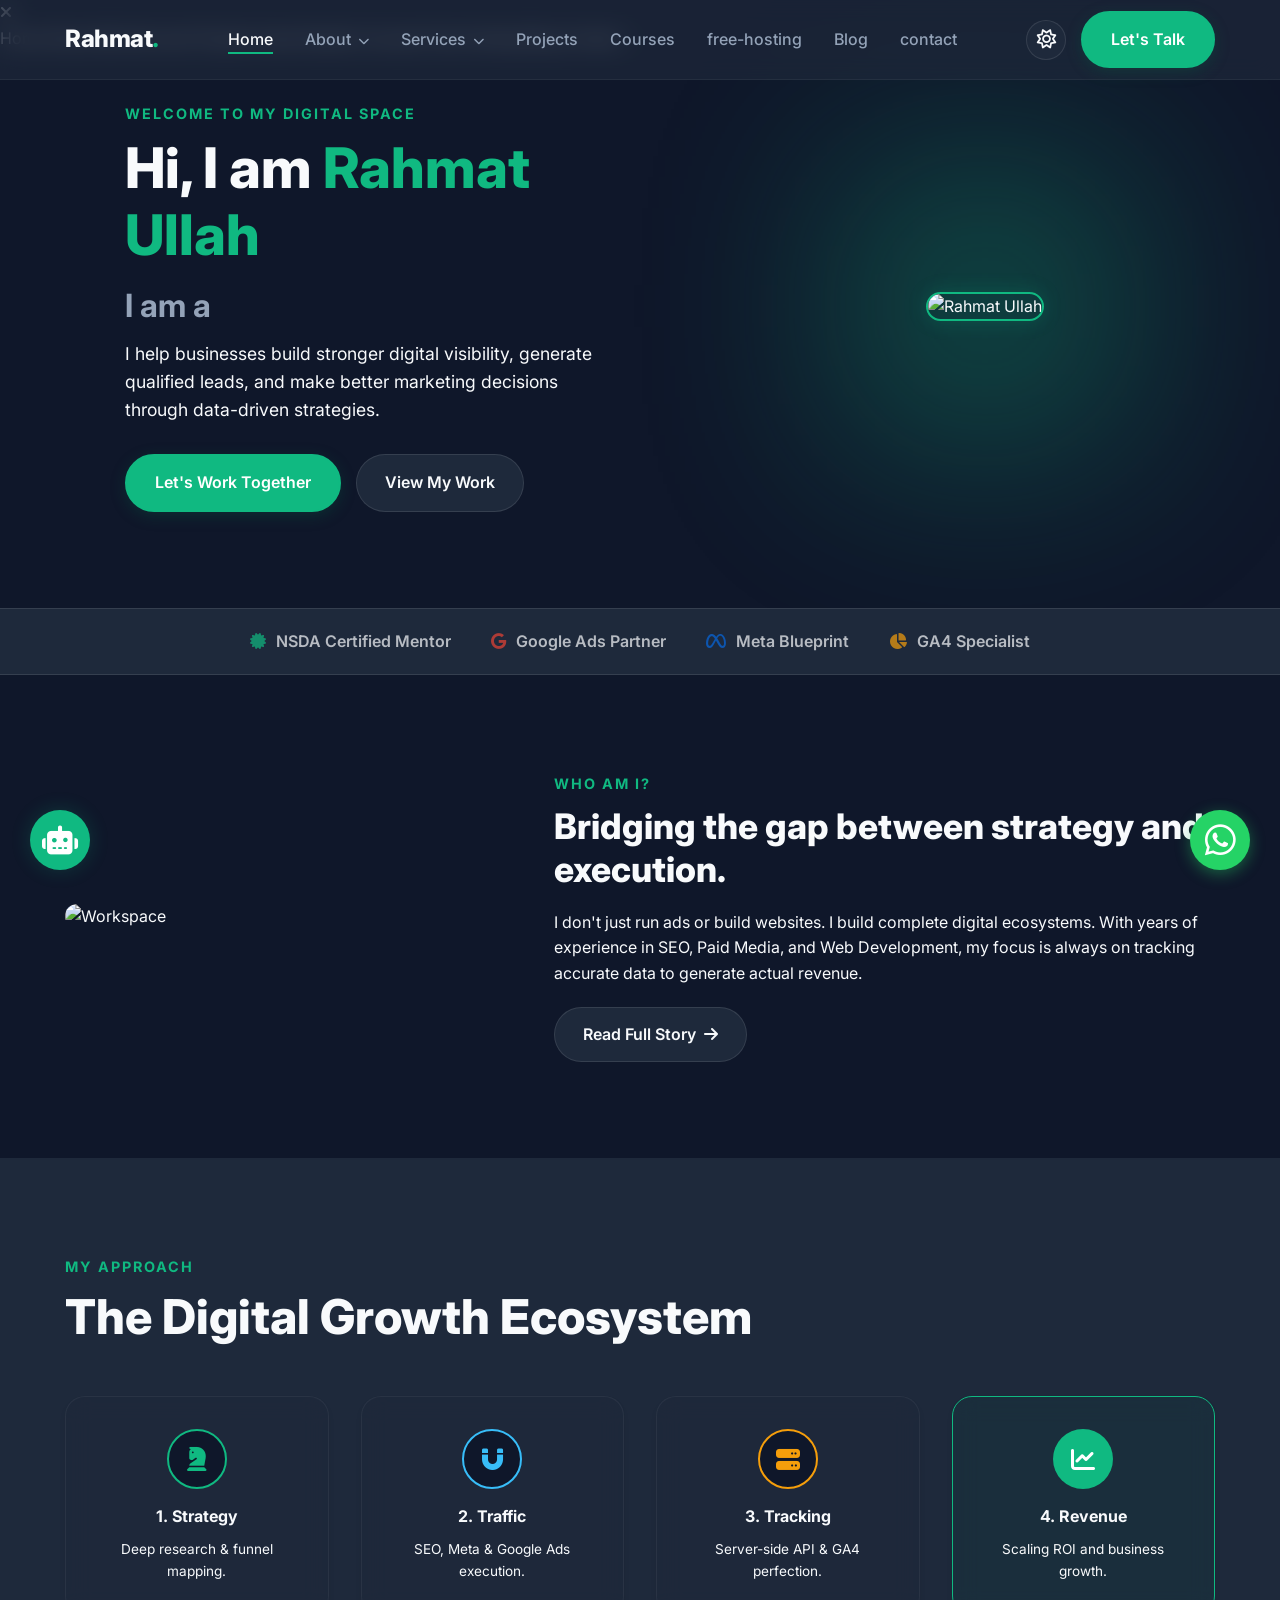
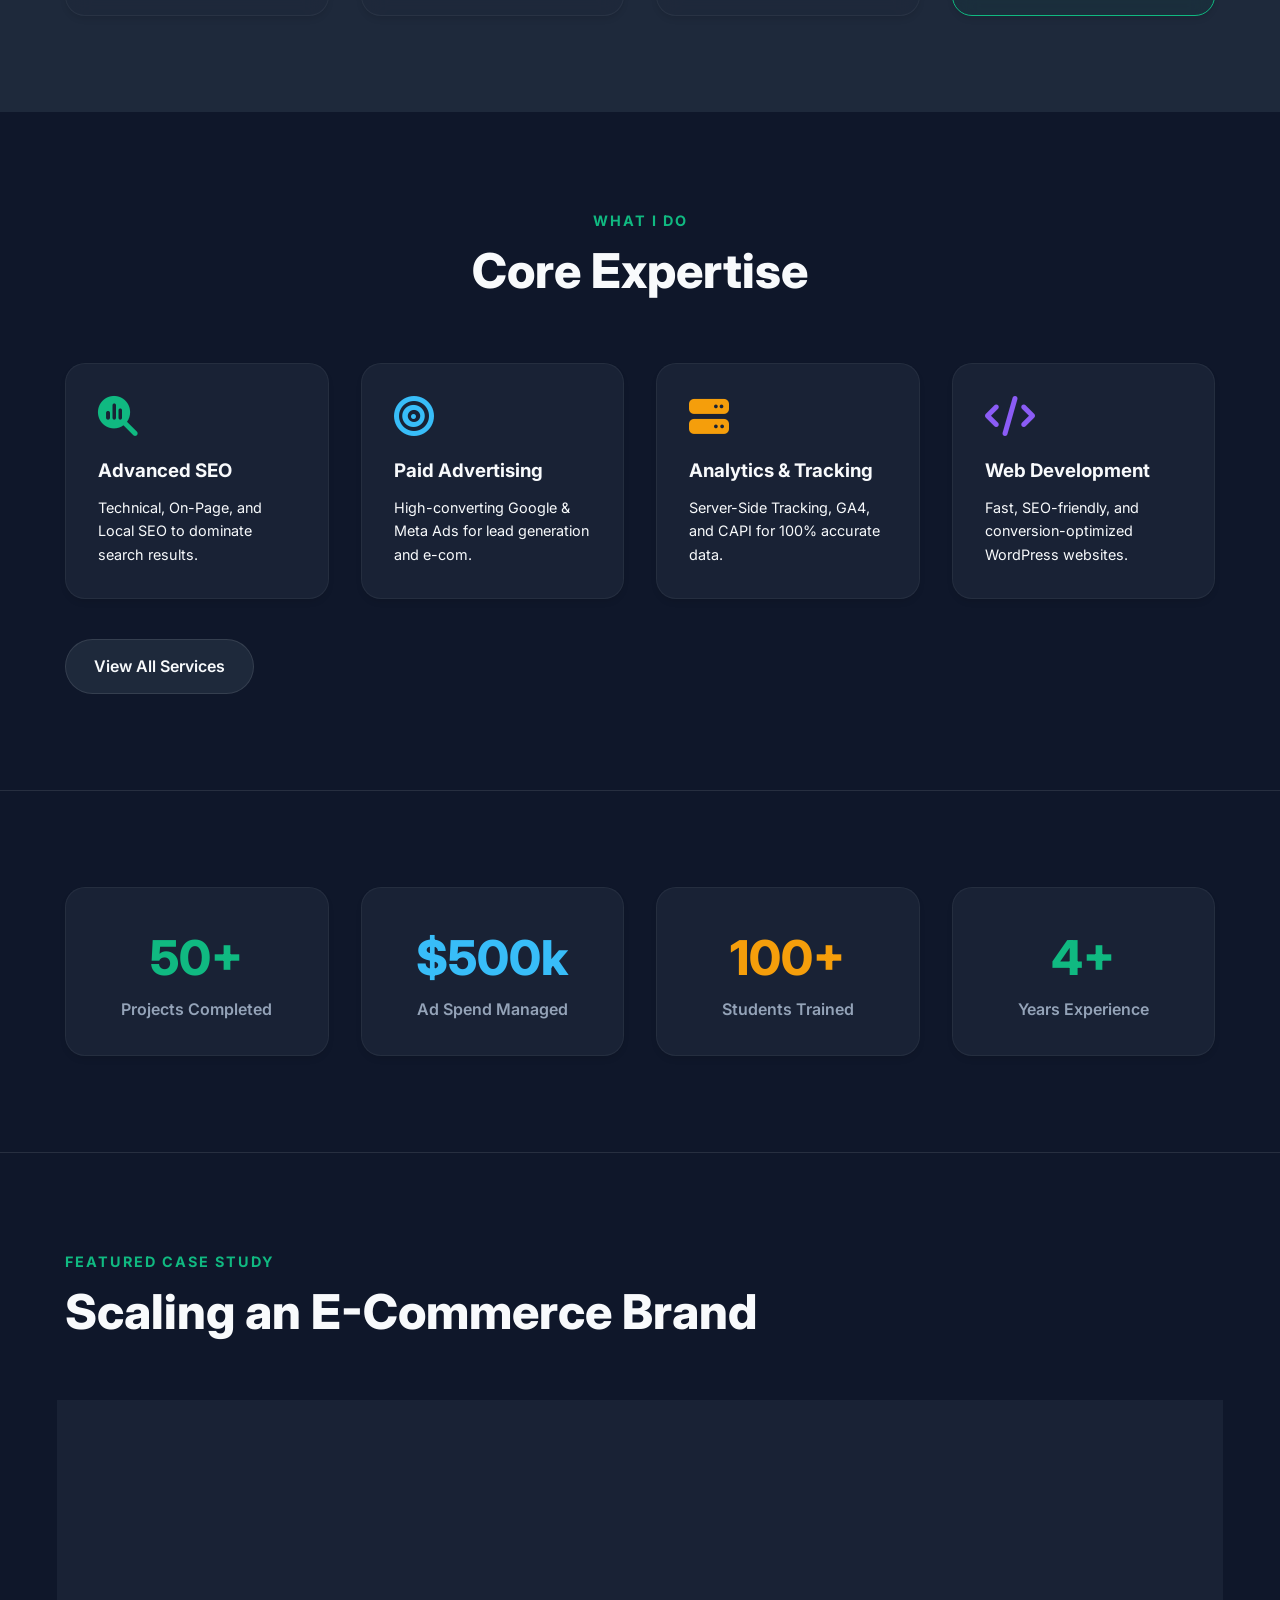
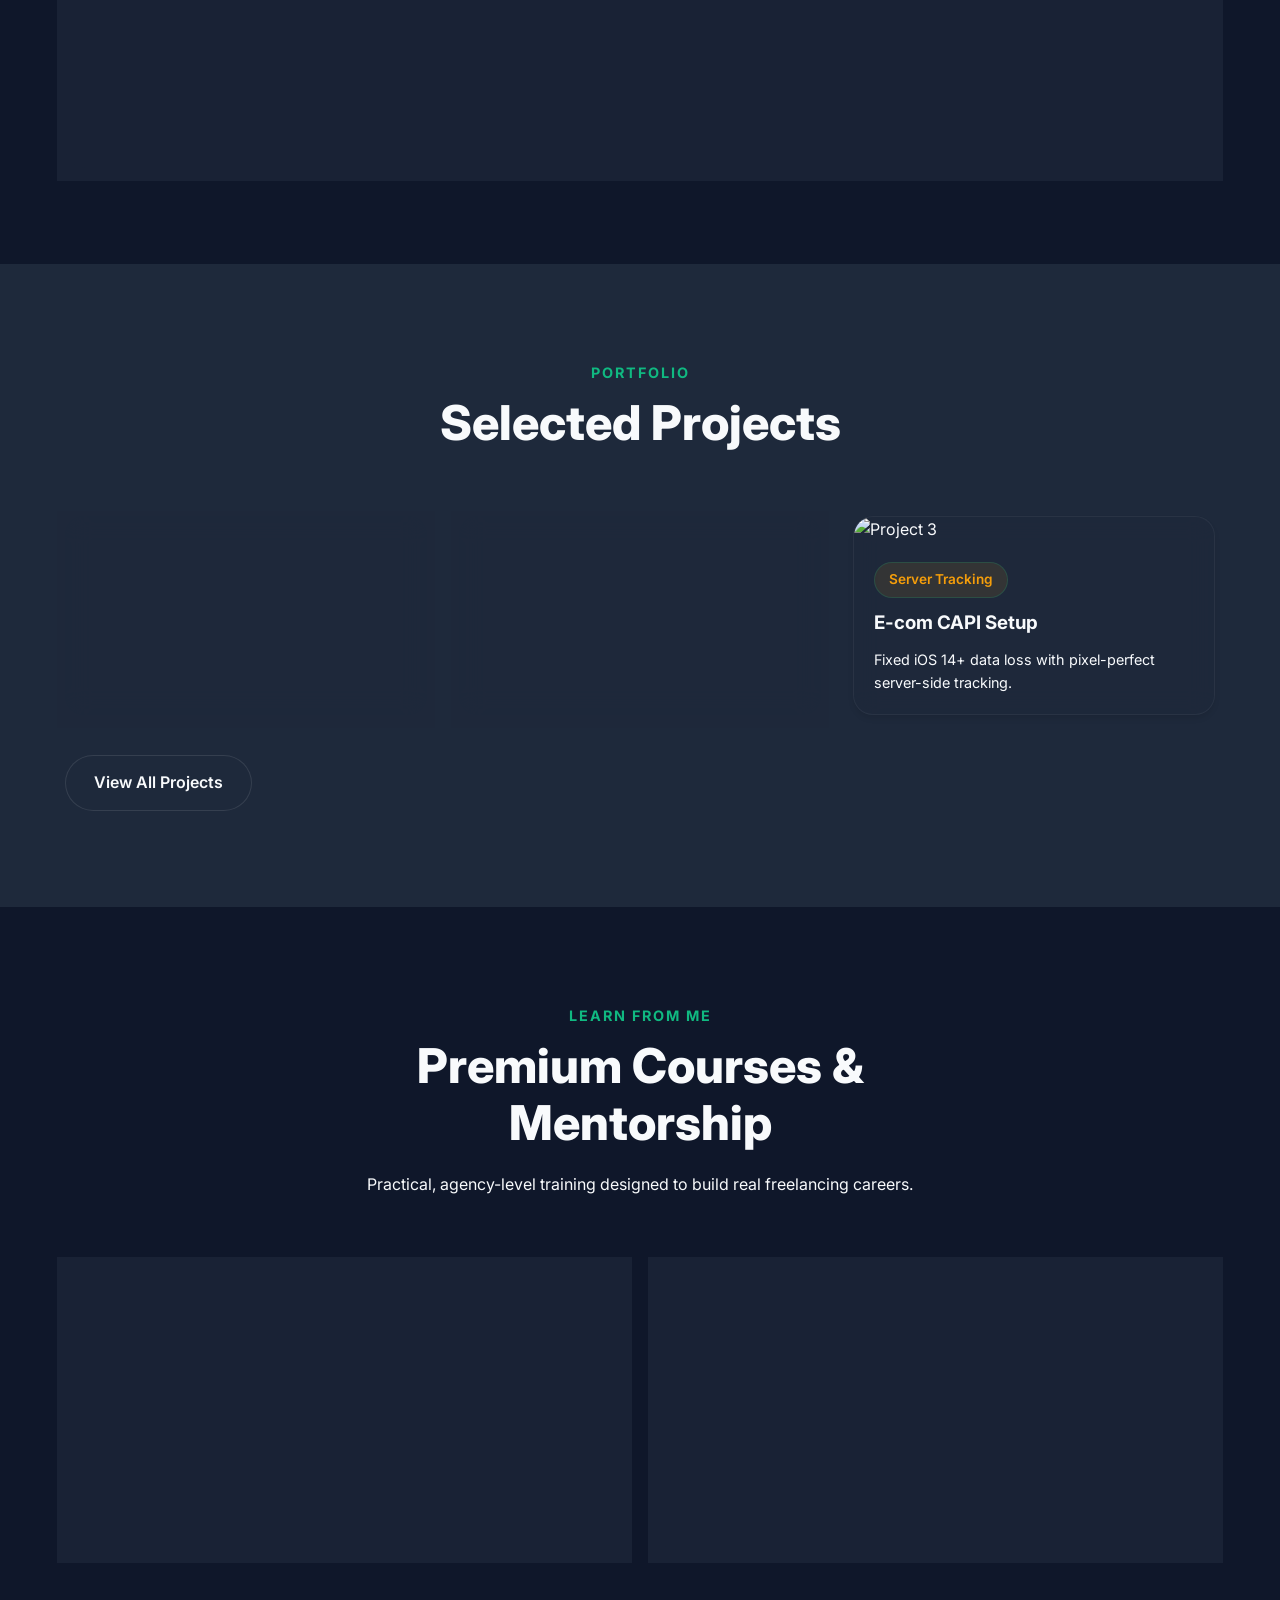
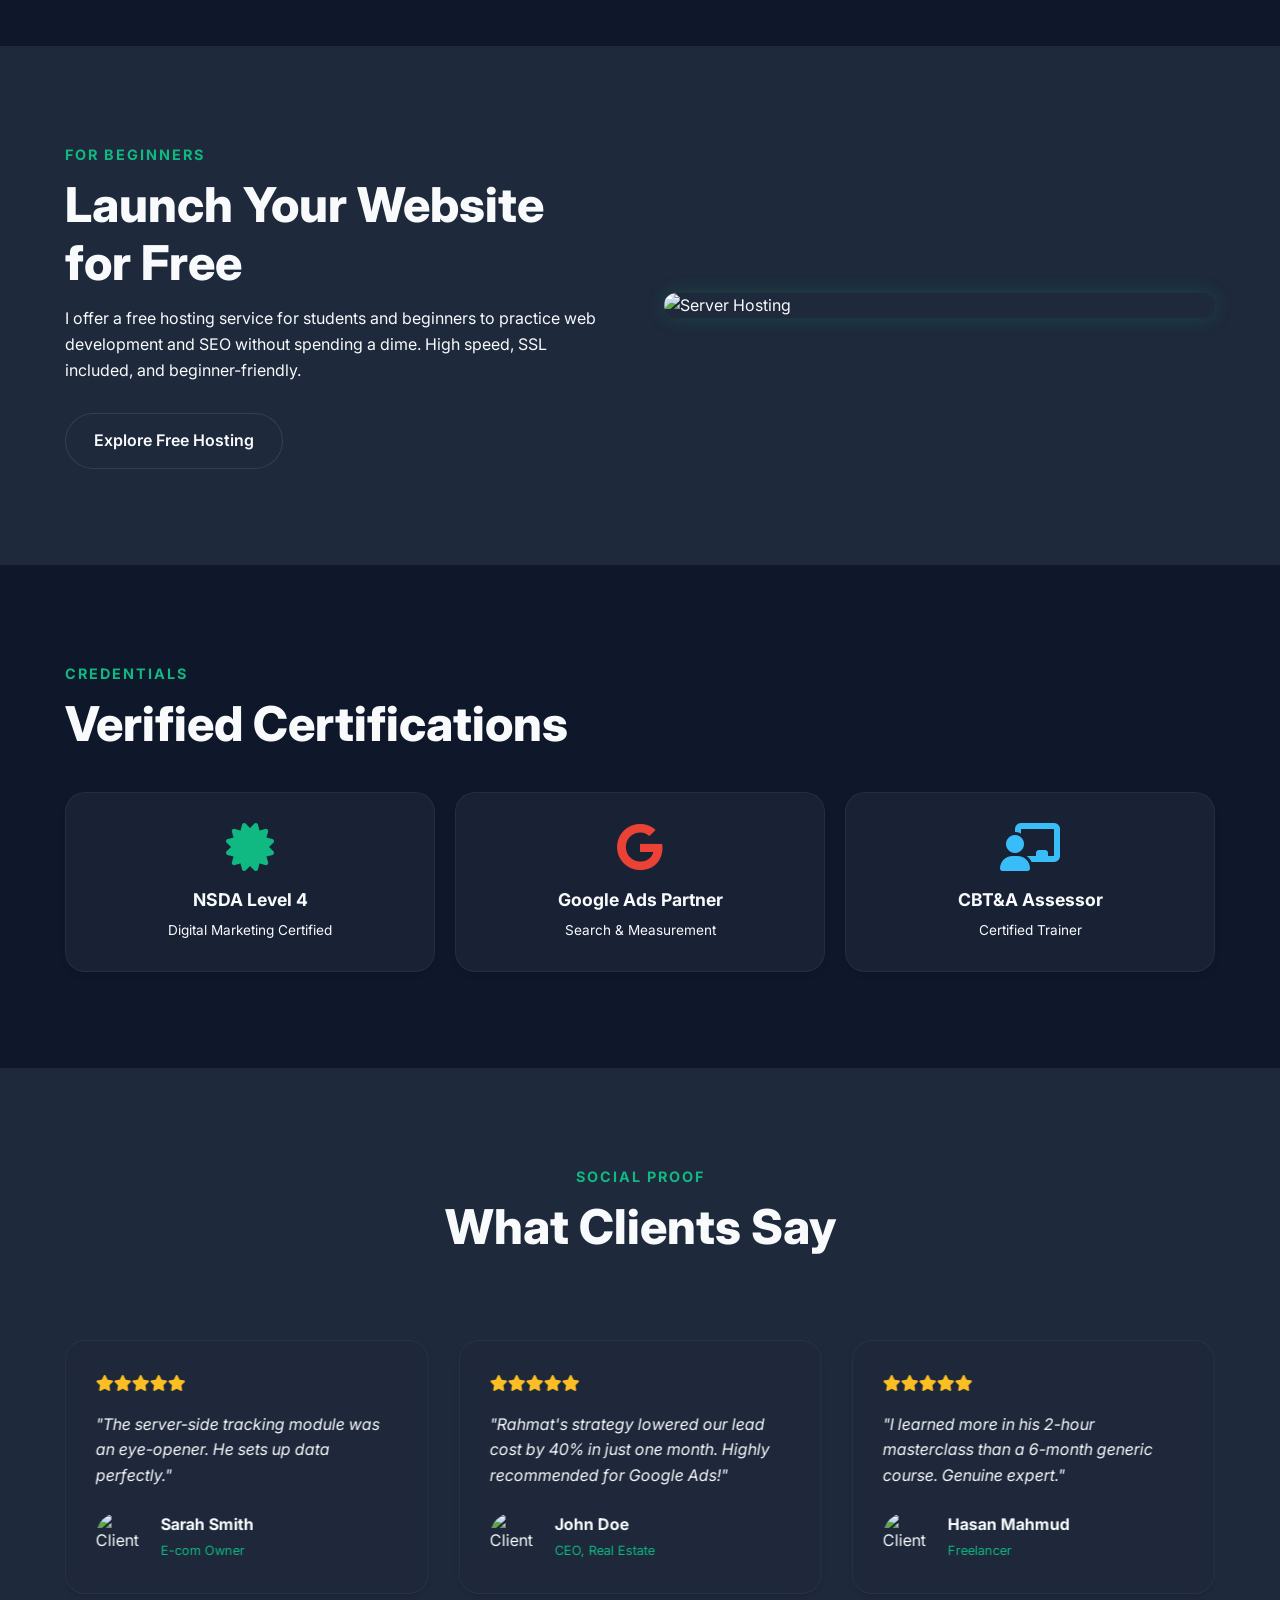
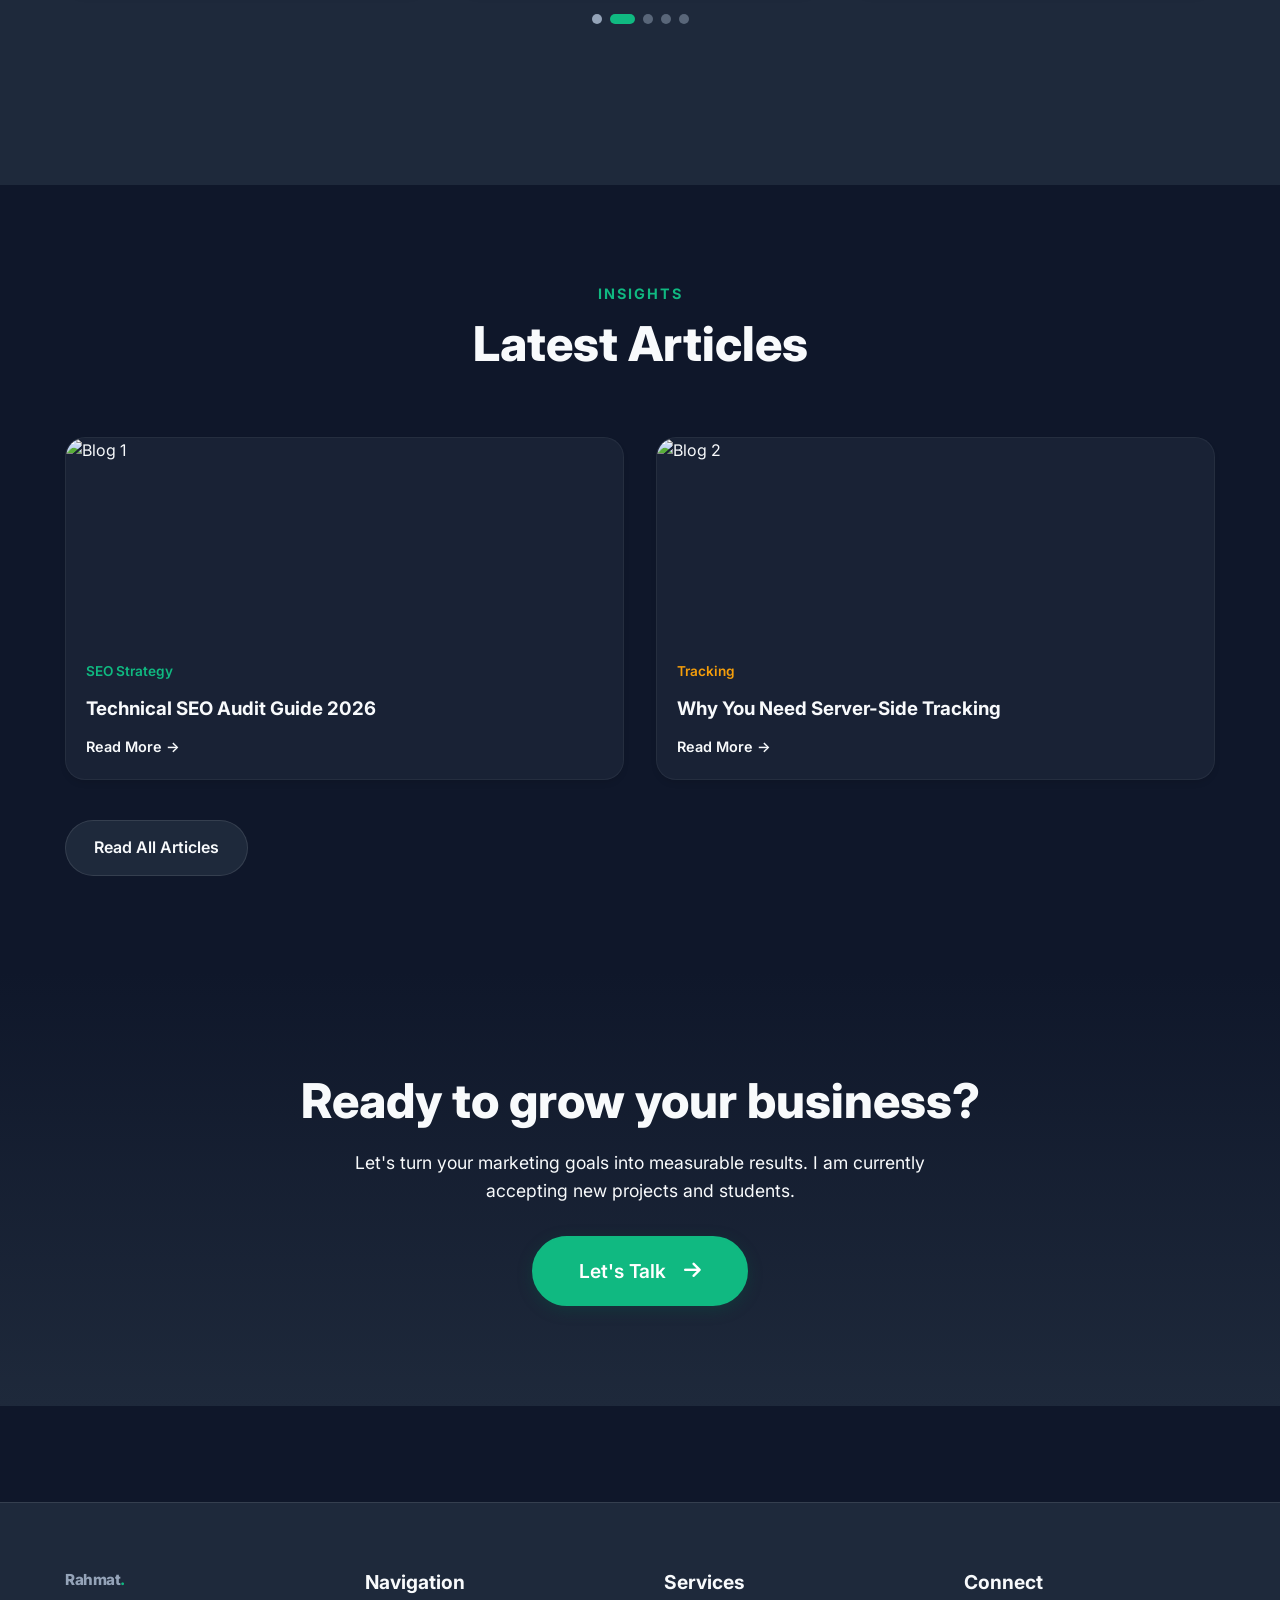
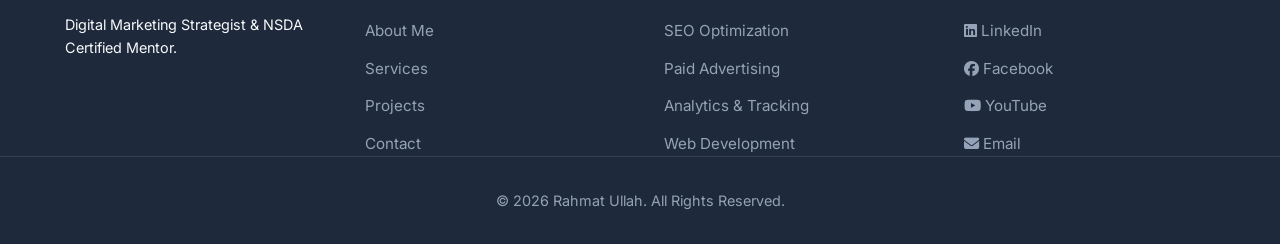
==== commit 164d144a: "Add files via upload" ====
--- a/index.html
+++ b/index.html
@@ -1,559 +1,1448 @@
-<!DOCTYPE html>
-<html lang="en">
-<head>
-  <meta charset="UTF-8">
-  <meta name="viewport" content="width=device-width, initial-scale=1.0">
-  <meta name="description" content="Abuzahid Hossain — Digital Marketer, SEO Specialist, Paid Ads & Lead Generation Expert.">
-  <meta name="author" content="Abuzahid Hossain">
-  <title>Abuzahid Hossain | Digital Marketer</title>
-
-  <link rel="preconnect" href="https://fonts.googleapis.com">
-  <link rel="preconnect" href="https://fonts.gstatic.com" crossorigin>
-  <link href="https://fonts.googleapis.com/css2?family=DM+Sans:wght@400;500;600;700&family=Space+Grotesk:wght@500;600;700&display=swap" rel="stylesheet">
-  <link rel="stylesheet" href="https://cdnjs.cloudflare.com/ajax/libs/font-awesome/6.5.2/css/all.min.css">
-  <link rel="stylesheet" href="css/style.css">
-</head>
-<body>
-
-  <!-- ================= NAVBAR ================= -->
-  <header class="header" id="header">
-    <nav class="navbar container">
-      <a href="#home" class="logo"><span>AH</span> Abuzahid.</a>
-
-      <button class="menu-toggle" id="menuToggle" aria-label="Toggle navigation">
-        <i class="fa-solid fa-bars"></i>
-      </button>
-
-      <div class="nav-menu" id="navMenu">
-        <a href="#home" class="nav-link active">Home</a>
-        <a href="#about" class="nav-link">About</a>
-        <a href="#services" class="nav-link">Services</a>
-        <a href="#case-studies" class="nav-link">Case Studies</a>
-        <a href="#projects" class="nav-link">Projects</a>
-        <a href="#skills" class="nav-link">Skills</a>
-        <a href="#testimonials" class="nav-link">Testimonials</a>
-        <a href="#contact" class="nav-link nav-cta">Let's Talk</a>
-      </div>
-    </nav>
-  </header>
-
-  <main>
-
-    <!-- ================= 1. HERO ================= -->
-    <section class="hero section" id="home">
-      <div class="hero-grid container">
-        <div class="hero-copy reveal">
-          <div class="eyebrow"><span class="pulse"></span> Available for selected projects</div>
-          <h1>Turning <span>Digital Marketing</span> Into Measurable Growth.</h1>
-          <p class="hero-text">
-            I’m Abuzahid Hossain, a results-focused Digital Marketer specializing in
-            SEO, paid advertising, lead generation, analytics and conversion-focused strategy.
-          </p>
-
-          <div class="hero-actions">
-            <a href="#case-studies" class="btn btn-primary">View My Work <i class="fa-solid fa-arrow-right"></i></a>
-            <a href="#contact" class="btn btn-secondary">Let's Work Together</a>
-          </div>
-
-          <div class="hero-proof">
-            <div><strong>SEO</strong><span>Organic Growth</span></div>
-            <div><strong>PPC</strong><span>Paid Acquisition</span></div>
-            <div><strong>GA4</strong><span>Measurement</span></div>
-          </div>
-        </div>
-
-        <div class="hero-visual reveal">
-          <div class="orbit orbit-one"></div>
-          <div class="orbit orbit-two"></div>
-          <div class="profile-card">
-            <div class="profile-glow"></div>
-            <img src="assets/images/profile.jpg" alt="Abuzahid Hossain">
-            <div class="profile-badge badge-top"><i class="fa-solid fa-chart-line"></i><span>Data Driven</span></div>
-            <div class="profile-badge badge-bottom"><i class="fa-solid fa-bullseye"></i><span>Growth Focused</span></div>
-          </div>
-        </div>
-      </div>
-      <div class="hero-bottom container">
-        <span>Expertise</span>
-        <div class="marquee">
-          <span>SEO</span><i>•</i><span>Google Ads</span><i>•</i><span>Meta Ads</span><i>•</i>
-          <span>Lead Generation</span><i>•</i><span>GA4</span><i>•</i><span>GTM</span><i>•</i>
-          <span>Content Strategy</span>
-        </div>
-      </div>
-    </section>
-
-    <!-- ================= 2. ABOUT ================= -->
-    <section class="section about" id="about">
-      <div class="container section-grid">
-        <div class="section-heading reveal">
-          <span class="section-number">01 / ABOUT</span>
-          <h2>Marketing should be <em>measurable.</em></h2>
-        </div>
-        <div class="about-content reveal">
-          <p class="lead">
-            I combine strategy, creative thinking and marketing data to help businesses
-            attract the right audience, generate qualified leads and improve conversion.
-          </p>
-          <p>
-            My approach starts with understanding the business goal, audience and customer
-            journey. From there, I build an actionable strategy, implement the right
-            channels and measure performance using reliable analytics.
-          </p>
-          <div class="about-meta">
-            <div><span>Specialization</span><strong>SEO · Paid Ads · Lead Gen</strong></div>
-            <div><span>Approach</span><strong>Strategy → Execution → Optimization</strong></div>
-            <div><span>Focus</span><strong>Traffic · Leads · Revenue</strong></div>
-          </div>
-        </div>
-      </div>
-    </section>
-
-    <!-- ================= 3. SERVICES ================= -->
-    <section class="section dark-section" id="services">
-      <div class="container">
-        <div class="section-heading center reveal">
-          <span class="section-number">02 / SERVICES</span>
-          <h2>What I can do for your <em>business.</em></h2>
-          <p>End-to-end digital marketing services designed around business objectives.</p>
-        </div>
-
-        <div class="services-grid">
-          <article class="service-card reveal">
-            <span class="service-icon"><i class="fa-solid fa-magnifying-glass-chart"></i></span>
-            <span class="service-no">01</span>
-            <h3>SEO</h3>
-            <p>Build sustainable organic visibility with technical, on-page, local and content SEO.</p>
-            <ul><li>Technical SEO</li><li>Keyword Research</li><li>On-Page SEO</li><li>Local SEO</li></ul>
-          </article>
-
-          <article class="service-card reveal">
-            <span class="service-icon"><i class="fa-solid fa-bullhorn"></i></span>
-            <span class="service-no">02</span>
-            <h3>Paid Advertising</h3>
-            <p>Launch and optimize performance campaigns across search and social platforms.</p>
-            <ul><li>Google Ads</li><li>Meta Ads</li><li>Remarketing</li><li>Campaign Optimization</li></ul>
-          </article>
-
-          <article class="service-card reveal">
-            <span class="service-icon"><i class="fa-solid fa-filter-circle-dollar"></i></span>
-            <span class="service-no">03</span>
-            <h3>Lead Generation</h3>
-            <p>Turn traffic into qualified prospects through funnels, landing pages and campaigns.</p>
-            <ul><li>Lead Funnels</li><li>Landing Pages</li><li>Lead Ads</li><li>CRO Strategy</li></ul>
-          </article>
-
-          <article class="service-card reveal">
-            <span class="service-icon"><i class="fa-solid fa-chart-pie"></i></span>
-            <span class="service-no">04</span>
-            <h3>Analytics & Tracking</h3>
-            <p>Create reliable measurement systems so marketing decisions are backed by data.</p>
-            <ul><li>GA4</li><li>Google Tag Manager</li><li>Conversion Tracking</li><li>Data Layer</li></ul>
-          </article>
-
-          <article class="service-card reveal">
-            <span class="service-icon"><i class="fa-solid fa-share-nodes"></i></span>
-            <span class="service-no">05</span>
-            <h3>Social Media</h3>
-            <p>Develop content and campaign systems that build attention, trust and demand.</p>
-            <ul><li>Content Strategy</li><li>Social Campaigns</li><li>Creative Direction</li><li>Community Growth</li></ul>
-          </article>
-
-          <article class="service-card reveal">
-            <span class="service-icon"><i class="fa-solid fa-envelope-open-text"></i></span>
-            <span class="service-no">06</span>
-            <h3>Email Marketing</h3>
-            <p>Use segmented, automated communication to nurture prospects and retain customers.</p>
-            <ul><li>Email Strategy</li><li>Automation</li><li>Lead Nurturing</li><li>Campaign Analytics</li></ul>
-          </article>
-        </div>
-      </div>
-    </section>
-
-    <!-- ================= 4. SKILLS ================= -->
-    <section class="section" id="skills">
-      <div class="container">
-        <div class="section-heading center reveal">
-          <span class="section-number">03 / SKILLS</span>
-          <h2>Skills & <em>Expertise.</em></h2>
-        </div>
-
-        <div class="skills-layout">
-          <div class="skill-block reveal">
-            <div class="skill-title"><span>SEO & Organic Growth</span><strong>90%</strong></div>
-            <div class="progress"><span style="width:90%"></span></div>
-            <div class="skill-tags"><span>Technical SEO</span><span>On-Page</span><span>Local SEO</span><span>Keyword Research</span></div>
-          </div>
-          <div class="skill-block reveal">
-            <div class="skill-title"><span>Paid Advertising</span><strong>88%</strong></div>
-            <div class="progress"><span style="width:88%"></span></div>
-            <div class="skill-tags"><span>Google Ads</span><span>Meta Ads</span><span>Remarketing</span></div>
-          </div>
-          <div class="skill-block reveal">
-            <div class="skill-title"><span>Analytics & Tracking</span><strong>86%</strong></div>
-            <div class="progress"><span style="width:86%"></span></div>
-            <div class="skill-tags"><span>GA4</span><span>GTM</span><span>Data Layer</span><span>Conversion Tracking</span></div>
-          </div>
-          <div class="skill-block reveal">
-            <div class="skill-title"><span>Content & Social</span><strong>84%</strong></div>
-            <div class="progress"><span style="width:84%"></span></div>
-            <div class="skill-tags"><span>Content Strategy</span><span>Social Media</span><span>Email Marketing</span></div>
-          </div>
-        </div>
-      </div>
-    </section>
-
-    <!-- ================= 5. TOOLS ================= -->
-    <section class="section tools-section">
-      <div class="container">
-        <div class="section-heading reveal">
-          <span class="section-number">04 / TOOLKIT</span>
-          <h2>Tools I use to <em>execute.</em></h2>
-        </div>
-        <div class="tools-grid reveal">
-          <div><i class="fa-brands fa-google"></i><span>Google Ads</span></div>
-          <div><i class="fa-solid fa-chart-line"></i><span>GA4</span></div>
-          <div><i class="fa-solid fa-code"></i><span>GTM</span></div>
-          <div><i class="fa-brands fa-meta"></i><span>Meta Ads</span></div>
-          <div><i class="fa-solid fa-magnifying-glass"></i><span>Search Console</span></div>
-          <div><i class="fa-solid fa-chart-simple"></i><span>Looker Studio</span></div>
-          <div><i class="fa-solid fa-layer-group"></i><span>SEMrush</span></div>
-          <div><i class="fa-solid fa-link"></i><span>Ahrefs</span></div>
-          <div><i class="fa-solid fa-spider"></i><span>Screaming Frog</span></div>
-          <div><i class="fa-brands fa-wordpress"></i><span>WordPress</span></div>
-          <div><i class="fa-solid fa-envelope"></i><span>Mailchimp</span></div>
-          <div><i class="fa-solid fa-pen-nib"></i><span>Canva</span></div>
-        </div>
-      </div>
-    </section>
-
-    <!-- ================= 6. CASE STUDIES ================= -->
-    <section class="section dark-section" id="case-studies">
-      <div class="container">
-        <div class="section-heading center reveal">
-          <span class="section-number">05 / CASE STUDIES</span>
-          <h2>Strategy backed by <em>evidence.</em></h2>
-          <p>Replace the sample metrics below with verified client data and screenshots.</p>
-        </div>
-
-        <div class="case-grid">
-          <article class="case-card featured reveal">
-            <div class="case-top">
-              <span class="case-label">SEO · LOCAL SEO</span>
-              <span class="case-arrow"><i class="fa-solid fa-arrow-up-right-from-square"></i></span>
-            </div>
-            <h3>Probate Ireland</h3>
-            <p>Search visibility and local presence strategy for a legal services business targeting Ireland.</p>
-            <div class="case-metrics">
-              <div><strong>SEO</strong><span>Technical + On-page</span></div>
-              <div><strong>Local</strong><span>GBP Optimization</span></div>
-              <div><strong>Content</strong><span>Topic Strategy</span></div>
-            </div>
-            <div class="case-footer"><span>Replace with verified results</span><a href="#contact">Discuss project <i class="fa-solid fa-arrow-right"></i></a></div>
-          </article>
-
-          <article class="case-card reveal">
-            <div class="case-top"><span class="case-label">PAID ADS</span><span class="case-arrow"><i class="fa-solid fa-arrow-up-right-from-square"></i></span></div>
-            <h3>Lead Generation Campaign</h3>
-            <p>Search campaign framework designed to drive qualified leads through a conversion-focused funnel.</p>
-            <div class="case-metrics">
-              <div><strong>6.0%</strong><span>CTR*</span></div>
-              <div><strong>312</strong><span>Conversions*</span></div>
-              <div><strong>৳91.19</strong><span>CPA*</span></div>
-            </div>
-            <small>*Sample portfolio figures — replace with your verified campaign report.</small>
-            <div class="case-footer"><a href="#contact">View methodology <i class="fa-solid fa-arrow-right"></i></a></div>
-          </article>
-        </div>
-      </div>
-    </section>
-
-    <!-- ================= 7. SEO PROJECTS ================= -->
-    <section class="section" id="projects">
-      <div class="container">
-        <div class="section-heading center reveal">
-          <span class="section-number">06 / PROJECTS</span>
-          <h2>Selected <em>projects.</em></h2>
-        </div>
-
-        <div class="filter-bar reveal">
-          <button class="filter-btn active" data-filter="all">All</button>
-          <button class="filter-btn" data-filter="seo">SEO</button>
-          <button class="filter-btn" data-filter="ads">Paid Ads</button>
-          <button class="filter-btn" data-filter="tracking">Tracking</button>
-          <button class="filter-btn" data-filter="social">Social</button>
-        </div>
-
-        <div class="projects-grid">
-          <article class="project-card reveal" data-category="seo">
-            <div class="project-visual gradient-one"><i class="fa-solid fa-magnifying-glass-chart"></i></div>
-            <div class="project-body"><span>SEO</span><h3>Organic Growth Strategy</h3><p>Technical audit, keyword mapping, content architecture and on-page optimization.</p><a href="#contact">View project <i class="fa-solid fa-arrow-right"></i></a></div>
-          </article>
-
-          <article class="project-card reveal" data-category="ads">
-            <div class="project-visual gradient-two"><i class="fa-solid fa-bullseye"></i></div>
-            <div class="project-body"><span>PAID ADS</span><h3>Google Search Campaign</h3><p>Intent-based keyword targeting, ad structure, conversion tracking and optimization.</p><a href="#contact">View project <i class="fa-solid fa-arrow-right"></i></a></div>
-          </article>
-
-          <article class="project-card reveal" data-category="tracking">
-            <div class="project-visual gradient-three"><i class="fa-solid fa-code"></i></div>
-            <div class="project-body"><span>ANALYTICS</span><h3>GA4 + GTM Tracking</h3><p>Event architecture, data layer mapping and conversion measurement framework.</p><a href="#contact">View project <i class="fa-solid fa-arrow-right"></i></a></div>
-          </article>
-
-          <article class="project-card reveal" data-category="social">
-            <div class="project-visual gradient-four"><i class="fa-solid fa-share-nodes"></i></div>
-            <div class="project-body"><span>SOCIAL</span><h3>Content Marketing System</h3><p>Audience research, content pillars, creative direction and publishing workflow.</p><a href="#contact">View project <i class="fa-solid fa-arrow-right"></i></a></div>
-          </article>
-        </div>
-      </div>
-    </section>
-
-    <!-- ================= 8. PAID ADS ================= -->
-    <section class="section analytics-section" id="paid-ads">
-      <div class="container section-grid">
-        <div class="section-heading reveal">
-          <span class="section-number">07 / PAID ADS</span>
-          <h2>From <em>clicks</em> to conversions.</h2>
-        </div>
-        <div class="ads-framework reveal">
-          <div class="framework-step"><span>01</span><div><strong>Research</strong><p>Audience, intent, keywords and competitor analysis.</p></div></div>
-          <div class="framework-step"><span>02</span><div><strong>Build</strong><p>Campaign architecture, ads, audiences and landing-page alignment.</p></div></div>
-          <div class="framework-step"><span>03</span><div><strong>Track</strong><p>Reliable conversion events and attribution-ready measurement.</p></div></div>
-          <div class="framework-step"><span>04</span><div><strong>Optimize</strong><p>Use performance data to improve efficiency and lead quality.</p></div></div>
-        </div>
-      </div>
-    </section>
-
-    <!-- ================= 9. TRACKING ================= -->
-    <section class="section dark-section" id="tracking">
-      <div class="container">
-        <div class="section-heading center reveal">
-          <span class="section-number">08 / TRACKING</span>
-          <h2>Measure what <em>matters.</em></h2>
-        </div>
-        <div class="tracking-flow reveal">
-          <div class="flow-node"><i class="fa-solid fa-globe"></i><strong>Website</strong><small>User Actions</small></div>
-          <div class="flow-line"></div>
-          <div class="flow-node"><i class="fa-solid fa-code"></i><strong>GTM</strong><small>Event Layer</small></div>
-          <div class="flow-line"></div>
-          <div class="flow-node"><i class="fa-solid fa-database"></i><strong>Data</strong><small>Measurement</small></div>
-          <div class="flow-line"></div>
-          <div class="flow-node"><i class="fa-solid fa-chart-column"></i><strong>Reports</strong><small>Insights</small></div>
-        </div>
-        <div class="tracking-tags reveal">
-          <span>GA4</span><span>Google Tag Manager</span><span>Data Layer</span><span>Meta Pixel</span><span>Conversion API</span><span>Conversion Tracking</span>
-        </div>
-      </div>
-    </section>
-
-    <!-- ================= 10. SOCIAL ================= -->
-    <section class="section" id="social">
-      <div class="container section-grid">
-        <div class="section-heading reveal">
-          <span class="section-number">09 / SOCIAL</span>
-          <h2>Build attention. <em>Earn trust.</em></h2>
-        </div>
-        <div class="social-content reveal">
-          <p class="lead">A social strategy should connect content with a business objective—not just chase vanity metrics.</p>
-          <div class="content-pillars">
-            <div><i class="fa-solid fa-lightbulb"></i><strong>Educate</strong><span>Useful, authority-building content</span></div>
-            <div><i class="fa-solid fa-comments"></i><strong>Engage</strong><span>Conversation and community</span></div>
-            <div><i class="fa-solid fa-handshake"></i><strong>Convert</strong><span>Offers, proof and clear CTAs</span></div>
-          </div>
-        </div>
-      </div>
-    </section>
-
-    <!-- ================= 11. MARKETING FUNNEL ================= -->
-    <section class="section funnel-section" id="funnel">
-      <div class="container">
-        <div class="section-heading center reveal">
-          <span class="section-number">10 / FUNNEL</span>
-          <h2>The <em>customer journey.</em></h2>
-        </div>
-        <div class="funnel reveal">
-          <div class="funnel-stage stage-1"><span>AWARENESS</span><small>SEO · Social · Ads</small></div>
-          <div class="funnel-stage stage-2"><span>INTEREST</span><small>Content · Landing Pages</small></div>
-          <div class="funnel-stage stage-3"><span>CONSIDERATION</span><small>Proof · Remarketing</small></div>
-          <div class="funnel-stage stage-4"><span>CONVERSION</span><small>Offer · Lead · Sale</small></div>
-          <div class="funnel-stage stage-5"><span>RETENTION</span><small>Email · CRM · Remarketing</small></div>
-        </div>
-      </div>
-    </section>
-
-    <!-- ================= 12. PROCESS ================= -->
-    <section class="section dark-section" id="process">
-      <div class="container">
-        <div class="section-heading center reveal">
-          <span class="section-number">11 / PROCESS</span>
-          <h2>How I <em>work.</em></h2>
-        </div>
-        <div class="process-grid">
-          <div class="process-item reveal"><span>01</span><i class="fa-solid fa-comments"></i><h3>Discover</h3><p>Understand goals, audience, offer and current performance.</p></div>
-          <div class="process-item reveal"><span>02</span><i class="fa-solid fa-magnifying-glass"></i><h3>Audit</h3><p>Identify opportunities, bottlenecks and measurement gaps.</p></div>
-          <div class="process-item reveal"><span>03</span><i class="fa-solid fa-chess"></i><h3>Strategize</h3><p>Build a channel and funnel strategy aligned with objectives.</p></div>
-          <div class="process-item reveal"><span>04</span><i class="fa-solid fa-rocket"></i><h3>Implement</h3><p>Launch campaigns, SEO improvements and tracking systems.</p></div>
-          <div class="process-item reveal"><span>05</span><i class="fa-solid fa-chart-line"></i><h3>Measure</h3><p>Monitor KPIs and interpret performance data.</p></div>
-          <div class="process-item reveal"><span>06</span><i class="fa-solid fa-arrows-rotate"></i><h3>Optimize</h3><p>Continuously improve efficiency, quality and conversion.</p></div>
-        </div>
-      </div>
-    </section>
-
-    <!-- ================= 13. ACHIEVEMENTS ================= -->
-    <section class="section stats-section" id="results">
-      <div class="container">
-        <div class="section-heading center reveal">
-          <span class="section-number">12 / RESULTS</span>
-          <h2>Performance that can be <em>measured.</em></h2>
-          <p>Use only verified numbers here. The counters below are editable placeholders.</p>
-        </div>
-        <div class="stats-grid">
-          <div class="stat reveal"><strong class="counter" data-target="50">0</strong><span>Projects</span></div>
-          <div class="stat reveal"><strong class="counter" data-target="20">0</strong><span>Clients</span></div>
-          <div class="stat reveal"><strong class="counter" data-target="100">0</strong><span>Campaigns</span></div>
-          <div class="stat reveal"><strong class="counter" data-target="5">0</strong><span>Years Experience</span></div>
-        </div>
-      </div>
-    </section>
-
-    <!-- ================= 14. TESTIMONIALS ================= -->
-    <section class="section testimonials" id="testimonials">
-      <div class="container">
-        <div class="section-heading center reveal">
-          <span class="section-number">13 / TESTIMONIALS</span>
-          <h2>What clients <em>say.</em></h2>
-        </div>
-        <div class="testimonial-grid">
-          <article class="testimonial reveal">
-            <div class="quote"><i class="fa-solid fa-quote-left"></i></div>
-            <p>“Add a genuine client testimonial here describing the problem, the work and the outcome.”</p>
-            <div class="person"><div class="avatar">C1</div><div><strong>Client Name</strong><span>Company / Position</span></div></div>
-          </article>
-          <article class="testimonial reveal">
-            <div class="quote"><i class="fa-solid fa-quote-left"></i></div>
-            <p>“Use specific, verifiable feedback rather than generic praise. Results make testimonials stronger.”</p>
-            <div class="person"><div class="avatar">C2</div><div><strong>Client Name</strong><span>Company / Position</span></div></div>
-          </article>
-          <article class="testimonial reveal">
-            <div class="quote"><i class="fa-solid fa-quote-left"></i></div>
-            <p>“Ask clients for permission before publishing their name, company, photo or review.”</p>
-            <div class="person"><div class="avatar">C3</div><div><strong>Client Name</strong><span>Company / Position</span></div></div>
-          </article>
-        </div>
-      </div>
-    </section>
-
-    <!-- ================= 15. CERTIFICATIONS ================= -->
-    <section class="section dark-section" id="certifications">
-      <div class="container">
-        <div class="section-heading center reveal">
-          <span class="section-number">14 / CREDENTIALS</span>
-          <h2>Certifications & <em>learning.</em></h2>
-        </div>
-        <div class="cert-grid">
-          <div class="cert-card reveal"><i class="fa-brands fa-google"></i><div><strong>Google Ads</strong><span>Add your verified certification</span></div></div>
-          <div class="cert-card reveal"><i class="fa-solid fa-chart-line"></i><div><strong>Google Analytics</strong><span>Add your verified certification</span></div></div>
-          <div class="cert-card reveal"><i class="fa-brands fa-meta"></i><div><strong>Meta</strong><span>Add your verified certification</span></div></div>
-          <div class="cert-card reveal"><i class="fa-solid fa-certificate"></i><div><strong>Other Certification</strong><span>Replace with your credential</span></div></div>
-        </div>
-      </div>
-    </section>
-
-    <!-- ================= 16. EXPERIENCE ================= -->
-    <section class="section" id="experience">
-      <div class="container section-grid">
-        <div class="section-heading reveal">
-          <span class="section-number">15 / EXPERIENCE</span>
-          <h2>Experience & <em>education.</em></h2>
-        </div>
-        <div class="timeline reveal">
-          <div class="timeline-item"><span>2026 — Present</span><h3>Digital Marketer / Trainer</h3><p>Add your organization, responsibilities and measurable achievements.</p></div>
-          <div class="timeline-item"><span>Previous Role</span><h3>Digital Marketing Professional</h3><p>Add your previous role, company and key responsibilities.</p></div>
-          <div class="timeline-item"><span>Education</span><h3>Your Degree / Qualification</h3><p>Add institution, subject and year.</p></div>
-        </div>
-      </div>
-    </section>
-
-    <!-- ================= 17. INDUSTRIES ================= -->
-    <section class="section industries-section" id="industries">
-      <div class="container">
-        <div class="section-heading center reveal">
-          <span class="section-number">16 / INDUSTRIES</span>
-          <h2>Businesses I can <em>help grow.</em></h2>
-        </div>
-        <div class="industry-grid">
-          <div class="industry reveal"><i class="fa-solid fa-scale-balanced"></i><span>Legal Services</span></div>
-          <div class="industry reveal"><i class="fa-solid fa-cart-shopping"></i><span>E-commerce</span></div>
-          <div class="industry reveal"><i class="fa-solid fa-laptop-code"></i><span>SaaS & Technology</span></div>
-          <div class="industry reveal"><i class="fa-solid fa-location-dot"></i><span>Local Businesses</span></div>
-          <div class="industry reveal"><i class="fa-solid fa-graduation-cap"></i><span>Education</span></div>
-          <div class="industry reveal"><i class="fa-solid fa-briefcase"></i><span>Professional Services</span></div>
-          <div class="industry reveal"><i class="fa-solid fa-house"></i><span>Real Estate</span></div>
-          <div class="industry reveal"><i class="fa-solid fa-building"></i><span>B2B</span></div>
-        </div>
-      </div>
-    </section>
-
-    <!-- ================= 18. FAQ ================= -->
-    <section class="section faq-section" id="faq">
-      <div class="container section-grid">
-        <div class="section-heading reveal">
-          <span class="section-number">17 / FAQ</span>
-          <h2>Frequently asked <em>questions.</em></h2>
-        </div>
-        <div class="faq-list reveal">
-          <div class="faq-item"><button class="faq-question">What digital marketing services do you provide?<i class="fa-solid fa-plus"></i></button><div class="faq-answer"><p>I provide SEO, paid advertising, lead generation, analytics/tracking, social media and email marketing services. Scope depends on the business objective.</p></div></div>
-          <div class="faq-item"><button class="faq-question">How do you measure marketing success?<i class="fa-solid fa-plus"></i></button><div class="faq-answer"><p>I align KPIs with the business goal—such as qualified leads, conversion rate, cost per acquisition, organic visibility or revenue—then track and optimize against those KPIs.</p></div></div>
-          <div class="faq-item"><button class="faq-question">How long does SEO take?<i class="fa-solid fa-plus"></i></button><div class="faq-answer"><p>There is no universal timeline. Results depend on competition, site condition, authority, content quality, market and implementation speed.</p></div></div>
-          <div class="faq-item"><button class="faq-question">Do you work with international clients?<i class="fa-solid fa-plus"></i></button><div class="faq-answer"><p>Yes. Replace this answer with the countries, time zones and client types you actually serve.</p></div></div>
-          <div class="faq-item"><button class="faq-question">Can you set up conversion tracking?<i class="fa-solid fa-plus"></i></button><div class="faq-answer"><p>Yes. Services can include GA4, GTM, data layer planning and conversion tracking, depending on the website and advertising platforms.</p></div></div>
-        </div>
-      </div>
-    </section>
-
-    <!-- ================= 19. CONTACT ================= -->
-    <section class="section contact-section dark-section" id="contact">
-      <div class="container contact-grid">
-        <div class="contact-copy reveal">
-          <span class="section-number">18 / CONTACT</span>
-          <h2>Have a growth challenge? <em>Let's talk.</em></h2>
-          <p>Tell me about your business, current marketing situation and what you want to achieve.</p>
-          <div class="contact-links">
-            <a href="mailto:your@email.com"><i class="fa-solid fa-envelope"></i><span>your@email.com</span></a>
-            <a href="https://www.linkedin.com/" target="_blank" rel="noopener"><i class="fa-brands fa-linkedin"></i><span>LinkedIn</span></a>
-            <a href="https://wa.me/8801000000000" target="_blank" rel="noopener"><i class="fa-brands fa-whatsapp"></i><span>WhatsApp</span></a>
-          </div>
-        </div>
-
-        <form class="contact-form reveal" id="contactForm">
-          <div class="form-row">
-            <label>Name<input type="text" name="name" placeholder="Your name" required></label>
-            <label>Email<input type="email" name="email" placeholder="you@example.com" required></label>
-          </div>
-          <label>Business / Company<input type="text" name="company" placeholder="Company name"></label>
-          <label>How can I help?<textarea name="message" rows="5" placeholder="Tell me about your project..." required></textarea></label>
-          <button type="submit" class="btn btn-primary">Send Inquiry <i class="fa-solid fa-paper-plane"></i></button>
-          <p class="form-note">Demo form: connect this form to Formspree, EmailJS or your own backend before using it for real leads.</p>
-        </form>
-      </div>
-    </section>
-
-  </main>
-
-  <footer class="footer">
-    <div class="container footer-inner">
-      <a href="#home" class="logo"><span>AH</span> Abuzahid.</a>
-      <p>© <span id="year"></span> Abuzahid Hossain. All rights reserved.</p>
-      <div class="footer-social">
-        <a href="https://www.linkedin.com/" target="_blank" rel="noopener" aria-label="LinkedIn"><i class="fa-brands fa-linkedin"></i></a>
-        <a href="https://www.facebook.com/" target="_blank" rel="noopener" aria-label="Facebook"><i class="fa-brands fa-facebook"></i></a>
-        <a href="https://www.instagram.com/" target="_blank" rel="noopener" aria-label="Instagram"><i class="fa-brands fa-instagram"></i></a>
-      </div>
-    </div>
-  </footer>
-
-  <button class="back-to-top" id="backToTop" aria-label="Back to top"><i class="fa-solid fa-arrow-up"></i></button>
-
-  <script src="js/script.js"></script>
-</body>
-</html>
+<!doctype html>
+<html lang="en" data-theme="dark">
+  <head>
+    <meta charset="UTF-8" />
+    <meta name="viewport" content="width=device-width, initial-scale=1.0" />
+    <title>Rahmat Ullah | Digital Marketing Strategist & Mentor</title>
+
+    <!-- SEO Meta Tags -->
+    <meta
+      name="description"
+      content="Rahmat Ullah is a Digital Marketing Strategist, SEO Specialist, and NSDA Certified Mentor helping businesses grow through data-driven strategies."
+    />
+
+    <!-- Fonts, Icons & AOS Animation CSS -->
+    <link
+      href="https://fonts.googleapis.com/css2?family=Inter:wght@300;400;500;600;700;800&display=swap"
+      rel="stylesheet"
+    />
+    <link
+      rel="stylesheet"
+      href="https://cdnjs.cloudflare.com/ajax/libs/font-awesome/6.4.0/css/all.min.css"
+    />
+    <link rel="stylesheet" href="https://unpkg.com/aos@next/dist/aos.css" />
+    <link
+      rel="stylesheet"
+      href="https://cdn.jsdelivr.net/npm/swiper@10/swiper-bundle.min.css"
+    />
+
+    <!-- Custom CSS -->
+    <link rel="stylesheet" href="assets/css/variables.css" />
+    <link rel="stylesheet" href="assets/css/reset.css" />
+    <link rel="stylesheet" href="assets/css/style.css" />
+    <link rel="stylesheet" href="assets/css/components.css" />
+    <link rel="stylesheet" href="assets/css/responsive.css" />
+  </head>
+  <body>
+    <!-- 1. NAVBAR (Desktop) -->
+    <header class="header" id="header">
+      <nav class="navbar container">
+        <a href="index.html" class="logo">Rahmat<span>.</span></a>
+        <div class="nav-menu mobile-only-hide" id="nav-menu">
+          <ul class="nav-list">
+            <li class="nav-item">
+              <a href="index.html" class="nav-link active">Home</a>
+            </li>
+            <li class="nav-item">
+              <a href="about.html" class="nav-link"
+                >About
+                <i
+                  class="fa-solid fa-chevron-down"
+                  style="font-size: 0.7rem; margin-left: 3px"
+                ></i
+              ></a>
+              <div class="dropdown-menu">
+                <a href="about.html">About Me</a>
+                            <a href="about.html#skills">Skills & Tools</a>
+                            <a href="about.html#certifications">Certifications</a>
+                            <a href="about.html#training">Training</a>
+              </div>
+            </li>
+            <li class="nav-item">
+              <a href="services.html" class="nav-link"
+                >Services
+                <i
+                  class="fa-solid fa-chevron-down"
+                  style="font-size: 0.7rem; margin-left: 3px"
+                ></i
+              ></a>
+              <div class="dropdown-menu">
+                <a href="services.html#seo">SEO</a>
+                            <a href="services.html#google-ads">Google Ads</a>
+                            <a href="services.html#meta-ads">Meta Ads</a>
+                            <a href="services.html#analytics">Analytics & Tracking</a>
+              </div>
+            </li>
+            <li class="nav-item">
+              <a href="projects.html" class="nav-link">Projects</a>
+            </li>
+            <li class="nav-item">
+              <a href="courses.html" class="nav-link">Courses</a>
+            </li>
+            <li class="nav-item">
+              <a href="free-hosting.html" class="nav-link">free-hosting</a>
+            </li>
+            <li class="nav-item">
+              <a href="blog.html" class="nav-link">Blog</a>
+            </li>
+            <li class="nav-item">
+              <a href="contact.html" class="nav-link">contact</a>
+            </li>
+          </ul>
+        </div>
+        <div class="nav-actions mobile-only-hide">
+          <button class="theme-toggle" id="theme-button">
+            <i class="fa-regular fa-sun" id="theme-icon"></i>
+          </button>
+          <a href="contact.html" class="btn btn-primary btn-transparent-hover"
+            >Let's Talk</a
+          >
+        </div>
+      </nav>
+    </header>
+
+    <!-- MOBILE APP BOTTOM BAR -->
+    <div class="bottom-app-bar mobile-only">
+        <a href="index.html" class="app-bar-item active"><i class="fa-solid fa-house"></i>Home</a>
+        <a href="services.html" class="app-bar-item"><i class="fa-solid fa-briefcase"></i>Services</a>
+        <a href="courses.html" class="app-bar-item"><i class="fa-solid fa-graduation-cap"></i>Courses</a>
+        <a href="contact.html" class="app-bar-item"><i class="fa-solid fa-paper-plane"></i>Contact</a>
+        <div class="app-bar-item" id="mobile-menu-btn"><i class="fa-solid fa-bars"></i>Menu</div>
+    </div>
+
+    <!-- MOBILE FULL SCREEN MENU OVERLAY -->
+    <div class="mobile-menu-overlay" id="mobile-menu-overlay">
+      <i class="fa-solid fa-xmark close-menu" id="close-menu"></i>
+      <div class="mobile-menu-list">
+        <a href="index.html">Home</a>
+        <a href="about.html">About Me</a>
+        <a href="services.html">Services</a>
+        <a href="projects.html">Projects</a>
+        <a href="case-studies.html">Case Studies</a>
+        <a href="courses.html">Courses</a>
+        <a href="free-hosting.html">Free Hosting</a>
+        <a href="blog.html">Blog</a>
+        <a href="contact.html">Contact</a>
+      </div>
+    </div>
+
+    <main class="main">
+      <!-- 2. HERO SECTION -->
+      <section
+        class="hero section"
+        style="
+          padding-top: 50px;
+          min-height: vh;
+          display: flex;
+          align-items: center;
+          padding-left: 100px;
+        "
+      >
+        <div
+          class="container"
+          style="
+            display: grid;
+            grid-template-columns: 1fr 1fr;
+            gap: 3rem;
+            align-items: center;
+          "
+        >
+          <div class="hero-content" data-aos="fade-right">
+            <span class="subtitle">Welcome to my digital space</span>
+            <h1 class="title" style="font-size: 3.5rem; margin-bottom: 10px">
+              Hi, I am
+              <span style="color: var(--primary-color)">Rahmat Ullah</span>
+            </h1>
+            <h2
+              style="
+                font-size: 2rem;
+                color: var(--text-secondary);
+                margin-bottom: 20px;
+                height: 40px;
+              "
+            >
+              I am a
+              <span
+                class="typed-text"
+                style="color: var(--text-primary)"
+              ></span>
+            </h2>
+            <p
+              style="
+                color: var(--text-muted);
+                font-size: 1.1rem;
+                margin-bottom: 30px;
+                max-width: 500px;
+              "
+            >
+              I help businesses build stronger digital visibility, generate
+              qualified leads, and make better marketing decisions through
+              data-driven strategies.
+            </p>
+            <div style="display: flex; gap: 15px; flex-wrap: wrap">
+              <a
+                href="contact.html"
+                class="btn btn-primary btn-transparent-hover"
+                >Let's Work Together</a
+              >
+              <a href="projects.html" class="btn btn-secondary">View My Work</a>
+            </div>
+          </div>
+          <div
+            class="hero-image"
+            data-aos="fade-left"
+            style="position: relative; display: flex; justify-content: center"
+          >
+            <!-- Realistic Unsplash Image for Premium Vibe -->
+            <div
+              class="floating-img"
+              style="
+                position: relative;
+                z-index: 2;
+                border-radius: 20px;
+                overflow: hidden;
+                box-shadow: var(--shadow-glow);
+                border: 2px solid var(--primary-color);
+              "
+            >
+              <img
+                src="https://images.unsplash.com/photo-1556157382-97eda2d62296?ixlib=rb-4.0.3&auto=format&fit=crop&w=600&q=80"
+                alt="Rahmat Ullah"
+                style="width: 100%; max-width: 450px; object-fit: cover"
+              />
+            </div>
+            <!-- Background Blur Shape -->
+            <div
+              style="
+                position: absolute;
+                top: 50%;
+                left: 50%;
+                transform: translate(-50%, -50%);
+                width: 300px;
+                height: 300px;
+                background: var(--primary-color);
+                filter: blur(100px);
+                opacity: 0.3;
+                z-index: 1;
+              "
+            ></div>
+          </div>
+        </div>
+      </section>
+
+      <!-- 3. CREDIBILITY STRIP -->
+      <div
+        style="
+          background: var(--surface-color);
+          padding: 20px 0;
+          border-top: 1px solid var(--border-color);
+          border-bottom: 1px solid var(--border-color);
+        "
+        data-aos="fade-up"
+      >
+        <div
+          class="container"
+          style="
+            display: flex;
+            justify-content: center;
+            gap: 40px;
+            flex-wrap: wrap;
+            opacity: 0.7;
+          "
+        >
+          <div
+            style="
+              display: flex;
+              align-items: center;
+              gap: 10px;
+              font-weight: 600;
+            "
+          >
+            <i
+              class="fa-solid fa-certificate"
+              style="color: var(--primary-color)"
+            ></i>
+            NSDA Certified Mentor
+          </div>
+          <div
+            style="
+              display: flex;
+              align-items: center;
+              gap: 10px;
+              font-weight: 600;
+            "
+          >
+            <i class="fa-brands fa-google" style="color: #ea4335"></i> Google
+            Ads Partner
+          </div>
+          <div
+            style="
+              display: flex;
+              align-items: center;
+              gap: 10px;
+              font-weight: 600;
+            "
+          >
+            <i class="fa-brands fa-meta" style="color: #0668e1"></i> Meta
+            Blueprint
+          </div>
+          <div
+            style="
+              display: flex;
+              align-items: center;
+              gap: 10px;
+              font-weight: 600;
+            "
+          >
+            <i class="fa-solid fa-chart-pie" style="color: #f59e0b"></i> GA4
+            Specialist
+          </div>
+        </div>
+      </div>
+
+      <!-- 4. ABOUT ME PREVIEW -->
+      <section class="section" data-aos="fade-up">
+        <div
+          class="container"
+          style="
+            display: grid;
+            grid-template-columns: 1fr 1.5fr;
+            gap: 3rem;
+            align-items: center;
+          "
+        >
+          <div class="floating-img" style="border-radius: 12px; overflow: hidden">
+            <img
+              src="https://images.unsplash.com/photo-1519389950473-47ba0277781c?ixlib=rb-4.0.3&auto=format&fit=crop&w=600&q=80"
+              alt="Workspace"
+              style="width: 100%"
+            />
+          </div>
+          <div>
+            <span class="subtitle">Who Am I?</span>
+            <h2 class="title" style="font-size: 2.2rem">
+              Bridging the gap between strategy and execution.
+            </h2>
+            <p style="color: var(--text-muted); margin-bottom: 20px">
+              I don't just run ads or build websites. I build complete digital
+              ecosystems. With years of experience in SEO, Paid Media, and Web
+              Development, my focus is always on tracking accurate data to
+              generate actual revenue.
+            </p>
+            <a href="about.html" class="btn btn-secondary"
+              >Read Full Story <i class="fa-solid fa-arrow-right"></i
+            ></a>
+          </div>
+        </div>
+      </section>
+
+      <!-- 5. DIGITAL GROWTH SYSTEM -->
+      <section class="section" style="background: var(--surface-color)">
+        <div class="container center" data-aos="fade-up">
+          <span class="subtitle">My Approach</span>
+          <h2 class="title" style="margin-bottom: 50px">
+            The Digital Growth Ecosystem
+          </h2>
+
+          <div
+            style="
+              display: grid;
+              grid-template-columns: repeat(auto-fit, minmax(220px, 1fr));
+              gap: 2rem;
+              position: relative;
+            "
+          >
+            <!-- Line connecting cards (Desktop only) -->
+            <div
+              class="mobile-only-hide"
+              style="
+                position: absolute;
+                top: 30%;
+                left: 10%;
+                width: 80%;
+                height: 2px;
+                background: dashed 2px var(--border-color);
+                z-index: 0;
+              "
+            ></div>
+
+            <div
+              class="glass-card card-flat-hover"
+              style="z-index: 1; text-align: center"
+            >
+              <div
+                style="
+                  width: 60px;
+                  height: 60px;
+                  background: var(--bg-color);
+                  border-radius: 50%;
+                  display: flex;
+                  justify-content: center;
+                  align-items: center;
+                  margin: 0 auto 15px;
+                  border: 2px solid var(--primary-color);
+                  font-size: 1.5rem;
+                  color: var(--primary-color);
+                "
+              >
+                <i class="fa-solid fa-chess-knight"></i>
+              </div>
+              <h4>1. Strategy</h4>
+              <p
+                style="
+                  font-size: 0.85rem;
+                  color: var(--text-muted);
+                  margin-top: 10px;
+                "
+              >
+                Deep research & funnel mapping.
+              </p>
+            </div>
+
+            <div
+              class="glass-card card-flat-hover"
+              style="z-index: 1; text-align: center"
+            >
+              <div
+                style="
+                  width: 60px;
+                  height: 60px;
+                  background: var(--bg-color);
+                  border-radius: 50%;
+                  display: flex;
+                  justify-content: center;
+                  align-items: center;
+                  margin: 0 auto 15px;
+                  border: 2px solid #38bdf8;
+                  font-size: 1.5rem;
+                  color: #38bdf8;
+                "
+              >
+                <i class="fa-solid fa-magnet"></i>
+              </div>
+              <h4>2. Traffic</h4>
+              <p
+                style="
+                  font-size: 0.85rem;
+                  color: var(--text-muted);
+                  margin-top: 10px;
+                "
+              >
+                SEO, Meta & Google Ads execution.
+              </p>
+            </div>
+
+            <div
+              class="glass-card card-flat-hover"
+              style="z-index: 1; text-align: center"
+            >
+              <div
+                style="
+                  width: 60px;
+                  height: 60px;
+                  background: var(--bg-color);
+                  border-radius: 50%;
+                  display: flex;
+                  justify-content: center;
+                  align-items: center;
+                  margin: 0 auto 15px;
+                  border: 2px solid #f59e0b;
+                  font-size: 1.5rem;
+                  color: #f59e0b;
+                "
+              >
+                <i class="fa-solid fa-server"></i>
+              </div>
+              <h4>3. Tracking</h4>
+              <p
+                style="
+                  font-size: 0.85rem;
+                  color: var(--text-muted);
+                  margin-top: 10px;
+                "
+              >
+                Server-side API & GA4 perfection.
+              </p>
+            </div>
+
+            <div
+              class="glass-card card-flat-hover"
+              style="
+                z-index: 1;
+                text-align: center;
+                border-color: var(--primary-color);
+                background: rgba(6, 95, 70, 0.1);
+              "
+            >
+              <div
+                style="
+                  width: 60px;
+                  height: 60px;
+                  background: var(--primary-color);
+                  border-radius: 50%;
+                  display: flex;
+                  justify-content: center;
+                  align-items: center;
+                  margin: 0 auto 15px;
+                  color: #fff;
+                  font-size: 1.5rem;
+                "
+              >
+                <i class="fa-solid fa-chart-line"></i>
+              </div>
+              <h4>4. Revenue</h4>
+              <p
+                style="
+                  font-size: 0.85rem;
+                  color: var(--text-primary);
+                  margin-top: 10px;
+                "
+              >
+                Scaling ROI and business growth.
+              </p>
+            </div>
+          </div>
+        </div>
+      </section>
+
+      <!-- 6. SERVICES / EXPERTISE -->
+      <section class="section">
+        <div class="container">
+          <div class="section-header center" data-aos="fade-up">
+            <span class="subtitle">What I Do</span>
+            <h2 class="title">Core Expertise</h2>
+          </div>
+          <div
+            style="
+              display: grid;
+              grid-template-columns: repeat(auto-fit, minmax(250px, 1fr));
+              gap: 2rem;
+            "
+          >
+            <div
+              class="glass-card card-flat-hover"
+              data-aos="fade-up"
+              data-aos-delay="100"
+            >
+              <i
+                class="fa-solid fa-magnifying-glass-chart"
+                style="
+                  font-size: 2.5rem;
+                  color: var(--primary-color);
+                  margin-bottom: 20px;
+                "
+              ></i>
+              <h3 style="margin-bottom: 10px">Advanced SEO</h3>
+              <p style="color: var(--text-muted); font-size: 0.9rem">
+                Technical, On-Page, and Local SEO to dominate search results.
+              </p>
+            </div>
+
+            <div
+              class="glass-card card-flat-hover"
+              data-aos="fade-up"
+              data-aos-delay="200"
+            >
+              <i
+                class="fa-solid fa-bullseye"
+                style="font-size: 2.5rem; color: #38bdf8; margin-bottom: 20px"
+              ></i>
+              <h3 style="margin-bottom: 10px">Paid Advertising</h3>
+              <p style="color: var(--text-muted); font-size: 0.9rem">
+                High-converting Google & Meta Ads for lead generation and e-com.
+              </p>
+            </div>
+
+            <div
+              class="glass-card card-flat-hover"
+              data-aos="fade-up"
+              data-aos-delay="300"
+            >
+              <i
+                class="fa-solid fa-server"
+                style="font-size: 2.5rem; color: #f59e0b; margin-bottom: 20px"
+              ></i>
+              <h3 style="margin-bottom: 10px">Analytics & Tracking</h3>
+              <p style="color: var(--text-muted); font-size: 0.9rem">
+                Server-Side Tracking, GA4, and CAPI for 100% accurate data.
+              </p>
+            </div>
+
+            <div
+              class="glass-card card-flat-hover"
+              data-aos="fade-up"
+              data-aos-delay="400"
+            >
+              <i
+                class="fa-solid fa-code"
+                style="font-size: 2.5rem; color: #8b5cf6; margin-bottom: 20px"
+              ></i>
+              <h3 style="margin-bottom: 10px">Web Development</h3>
+              <p style="color: var(--text-muted); font-size: 0.9rem">
+                Fast, SEO-friendly, and conversion-optimized WordPress websites.
+              </p>
+            </div>
+          </div>
+          <div class="center" style="margin-top: 40px" data-aos="fade-up">
+            <a href="services.html" class="btn btn-secondary"
+              >View All Services</a
+            >
+          </div>
+        </div>
+      </section>
+
+      <!-- 7. RESULTS / IMPACT -->
+      <section
+        class="section"
+        style="
+          background: var(--bg-color);
+          border-top: 1px solid var(--border-color);
+          border-bottom: 1px solid var(--border-color);
+        "
+      >
+        <div
+          class="container"
+          style="
+            display: grid;
+            grid-template-columns: repeat(auto-fit, minmax(200px, 1fr));
+            gap: 2rem;
+            text-align: center;
+          "
+          data-aos="zoom-in"
+        >
+          <div class="glass-card">
+            <h3
+              style="
+                font-size: 3rem;
+                font-weight: 800;
+                color: var(--primary-color);
+              "
+            >
+              <span class="counter" data-target="50">0</span>+
+            </h3>
+            <p style="font-weight: 600; color: var(--text-secondary)">
+              Projects Completed
+            </p>
+          </div>
+          <div class="glass-card">
+            <h3 style="font-size: 3rem; font-weight: 800; color: #38bdf8">
+              $<span class="counter" data-target="500">0</span>k
+            </h3>
+            <p style="font-weight: 600; color: var(--text-secondary)">
+              Ad Spend Managed
+            </p>
+          </div>
+          <div class="glass-card">
+            <h3 style="font-size: 3rem; font-weight: 800; color: #f59e0b">
+              <span class="counter" data-target="100">0</span>+
+            </h3>
+            <p style="font-weight: 600; color: var(--text-secondary)">
+              Students Trained
+            </p>
+          </div>
+          <div class="glass-card">
+            <h3
+              style="
+                font-size: 3rem;
+                font-weight: 800;
+                color: var(--primary-color);
+              "
+            >
+              <span class="counter" data-target="4">0</span>+
+            </h3>
+            <p style="font-weight: 600; color: var(--text-secondary)">
+              Years Experience
+            </p>
+          </div>
+        </div>
+      </section>
+
+      <!-- 8. FEATURED CASE STUDY -->
+      <section class="section">
+        <div class="container" data-aos="fade-up">
+          <div class="section-header">
+            <span class="subtitle">Featured Case Study</span>
+            <h2 class="title">Scaling an E-Commerce Brand</h2>
+          </div>
+          <div
+            class="glass-card card-flat-hover"
+            style="
+              display: grid;
+              grid-template-columns: 1fr 1fr;
+              gap: 2rem;
+              padding: 0;
+              overflow: hidden;
+            "
+          >
+            <img
+              src="https://images.unsplash.com/photo-1460925895917-afdab827c52f?ixlib=rb-4.0.3&auto=format&fit=crop&w=800&q=80"
+              alt="Case Study"
+              style="height: 100%; object-fit: cover"
+            />
+            <div style="padding: 40px">
+              <h3 style="font-size: 1.8rem; margin-bottom: 15px">
+                From 1x to 5x ROAS in 3 Months
+              </h3>
+              <p style="color: var(--text-muted); margin-bottom: 20px">
+                By fixing their broken Meta Pixel, implementing CAPI, and
+                restructuring the funnel, we achieved record-breaking sales.
+              </p>
+              <div style="display: flex; gap: 20px; margin-bottom: 30px">
+                <div>
+                  <strong style="color: var(--primary-color); font-size: 1.5rem"
+                    >5x</strong
+                  ><br /><span
+                    style="font-size: 0.85rem; color: var(--text-muted)"
+                    >ROAS</span
+                  >
+                </div>
+                <div>
+                  <strong style="color: var(--primary-color); font-size: 1.5rem"
+                    >40%</strong
+                  ><br /><span
+                    style="font-size: 0.85rem; color: var(--text-muted)"
+                    >CPA Drop</span
+                  >
+                </div>
+              </div>
+              <a href="case-studies.html" class="btn btn-secondary"
+                >Read Case Study <i class="fa-solid fa-arrow-right"></i
+              ></a>
+            </div>
+          </div>
+        </div>
+      </section>
+
+      <!-- 9. SELECTED PROJECTS -->
+      <section class="section" style="background: var(--surface-color)">
+        <div class="container">
+          <div class="section-header center" data-aos="fade-up">
+            <span class="subtitle">Portfolio</span>
+            <h2 class="title">Selected Projects</h2>
+          </div>
+          <div
+            style="
+              display: grid;
+              grid-template-columns: repeat(auto-fit, minmax(300px, 1fr));
+              gap: 2rem;
+            "
+          >
+            <!-- Project 1 -->
+            <div
+              class="glass-card card-flat-hover"
+              style="padding: 0; overflow: hidden"
+              data-aos="fade-up"
+              data-aos-delay="100"
+            >
+              <img
+                src="https://images.unsplash.com/photo-1551288049-bebda4e38f71?ixlib=rb-4.0.3&auto=format&fit=crop&w=600&q=80"
+                alt="Project 1"
+              />
+              <div style="padding: 20px">
+                <span class="badge" style="margin-bottom: 10px"
+                  >Google Ads</span
+                >
+                <h3>Real Estate Lead Gen</h3>
+                <p
+                  style="
+                    color: var(--text-muted);
+                    font-size: 0.9rem;
+                    margin-top: 10px;
+                  "
+                >
+                  Generated 500+ qualified leads at $2 CPL.
+                </p>
+              </div>
+            </div>
+
+            <!-- Project 2 -->
+            <div
+              class="glass-card card-flat-hover"
+              style="padding: 0; overflow: hidden"
+              data-aos="fade-up"
+              data-aos-delay="200"
+            >
+              <img
+                src="https://images.unsplash.com/photo-1542744173-8e7e53415bb0?ixlib=rb-4.0.3&auto=format&fit=crop&w=600&q=80"
+                alt="Project 2"
+              />
+              <div style="padding: 20px">
+                <span
+                  class="badge"
+                  style="
+                    margin-bottom: 10px;
+                    background: rgba(56, 189, 248, 0.1);
+                    color: #38bdf8;
+                  "
+                  >Technical SEO</span
+                >
+                <h3>B2B Tech SaaS Ranking</h3>
+                <p
+                  style="
+                    color: var(--text-muted);
+                    font-size: 0.9rem;
+                    margin-top: 10px;
+                  "
+                >
+                  Ranked on page 1 for 15+ highly competitive keywords.
+                </p>
+              </div>
+            </div>
+
+            <!-- Project 3 -->
+            <div
+              class="glass-card card-flat-hover"
+              style="padding: 0; overflow: hidden"
+              data-aos="fade-up"
+              data-aos-delay="300"
+            >
+              <img
+                src="https://images.unsplash.com/photo-1555421689-d68471e189f2?ixlib=rb-4.0.3&auto=format&fit=crop&w=600&q=80"
+                alt="Project 3"
+              />
+              <div style="padding: 20px">
+                <span
+                  class="badge"
+                  style="
+                    margin-bottom: 10px;
+                    background: rgba(245, 158, 11, 0.1);
+                    color: #f59e0b;
+                  "
+                  >Server Tracking</span
+                >
+                <h3>E-com CAPI Setup</h3>
+                <p
+                  style="
+                    color: var(--text-muted);
+                    font-size: 0.9rem;
+                    margin-top: 10px;
+                  "
+                >
+                  Fixed iOS 14+ data loss with pixel-perfect server-side
+                  tracking.
+                </p>
+              </div>
+            </div>
+          </div>
+          <div class="center" style="margin-top: 40px" data-aos="fade-up">
+            <a href="projects.html" class="btn btn-secondary"
+              >View All Projects</a
+            >
+          </div>
+        </div>
+      </section>
+
+      <!-- 10 & 11. TRAINER & COURSES -->
+      <section class="section">
+        <div class="container">
+          <div class="section-header center" data-aos="fade-up">
+            <span class="subtitle">Learn From Me</span>
+            <h2 class="title">Premium Courses & Mentorship</h2>
+            <p style="color: var(--text-muted)">
+              Practical, agency-level training designed to build real
+              freelancing careers.
+            </p>
+          </div>
+
+          <div
+            style="
+              display: grid;
+              grid-template-columns: repeat(auto-fit, minmax(400px, 1fr));
+              gap: 2rem;
+            "
+          >
+            <!-- Course 1 -->
+            <div class="glass-card card-flat-hover" data-aos="fade-right">
+              <img
+                src="https://images.unsplash.com/photo-1522202176988-66273c2fd55f?ixlib=rb-4.0.3&auto=format&fit=crop&w=800&q=80"
+                alt="DM Course"
+                style="border-radius: 8px; margin-bottom: 20px"
+              />
+              <h3 style="font-size: 1.5rem">Digital Marketing Masterclass</h3>
+              <p style="color: var(--text-muted); margin: 10px 0 20px">
+                A-Z strategy covering SEO, Google/Meta Ads, and freelancing
+                blueprints.
+              </p>
+              <a
+                href="courses.html"
+                class="btn btn-primary btn-transparent-hover"
+                >View Course Details</a
+              >
+            </div>
+            <!-- Course 2 -->
+            <div class="glass-card card-flat-hover" data-aos="fade-left">
+              <img
+                src="https://images.unsplash.com/photo-1555066931-4365d14bab8c?ixlib=rb-4.0.3&auto=format&fit=crop&w=800&q=80"
+                alt="Tracking Course"
+                style="border-radius: 8px; margin-bottom: 20px"
+              />
+              <h3 style="font-size: 1.5rem">Advanced Server-Side Tracking</h3>
+              <p style="color: var(--text-muted); margin: 10px 0 20px">
+                Master GA4, GTM, and Meta CAPI to become a highly paid tracking
+                expert.
+              </p>
+              <a
+                href="courses.html"
+                class="btn btn-primary btn-transparent-hover"
+                >View Course Details</a
+              >
+            </div>
+          </div>
+        </div>
+      </section>
+
+      <!-- 12. FREE HOSTING PREVIEW -->
+      <section class="section" style="background: var(--surface-color)">
+        <div
+          class="container"
+          style="
+            display: grid;
+            grid-template-columns: 1fr 1fr;
+            gap: 3rem;
+            align-items: center;
+          "
+          data-aos="fade-up"
+        >
+          <div>
+            <span class="subtitle">For Beginners</span>
+            <h2 class="title" style="margin-bottom: 15px">
+              Launch Your Website for Free
+            </h2>
+            <p style="color: var(--text-muted); margin-bottom: 30px">
+              I offer a free hosting service for students and beginners to
+              practice web development and SEO without spending a dime. High
+              speed, SSL included, and beginner-friendly.
+            </p>
+            <a href="free-hosting.html" class="btn btn-secondary"
+              >Explore Free Hosting</a
+            >
+          </div>
+          <div class="floating-img">
+            <img
+              src="https://images.unsplash.com/photo-1451187580459-43490279c0fa?ixlib=rb-4.0.3&auto=format&fit=crop&w=800&q=80"
+              alt="Server Hosting"
+              style="border-radius: 12px; box-shadow: var(--shadow-glow)"
+            />
+          </div>
+        </div>
+      </section>
+
+      <!-- 13. CERTIFICATIONS -->
+      <section class="section">
+        <div class="container center" data-aos="fade-up">
+          <span class="subtitle">Credentials</span>
+          <h2 class="title" style="margin-bottom: 40px">
+            Verified Certifications
+          </h2>
+          <div
+            style="
+              display: grid;
+              grid-template-columns: repeat(auto-fit, minmax(280px, 1fr));
+              gap: 20px;
+            "
+          >
+            <div
+              class="glass-card card-flat-hover"
+              style="
+                display: flex;
+                flex-direction: column;
+                align-items: center;
+                padding: 30px;
+                text-align: center;
+              "
+            >
+              <i
+                class="fa-solid fa-certificate"
+                style="
+                  color: var(--primary-color);
+                  font-size: 3rem;
+                  margin-bottom: 15px;
+                "
+              ></i>
+              <h4 style="font-size: 1.1rem; margin-bottom: 5px">
+                NSDA Level 4
+              </h4>
+              <span style="font-size: 0.85rem; color: var(--text-muted)"
+                >Digital Marketing Certified</span
+              >
+            </div>
+            <div
+              class="glass-card card-flat-hover"
+              style="
+                display: flex;
+                flex-direction: column;
+                align-items: center;
+                padding: 30px;
+                text-align: center;
+              "
+            >
+              <i
+                class="fa-brands fa-google"
+                style="color: #ea4335; font-size: 3rem; margin-bottom: 15px"
+              ></i>
+              <h4 style="font-size: 1.1rem; margin-bottom: 5px">
+                Google Ads Partner
+              </h4>
+              <span style="font-size: 0.85rem; color: var(--text-muted)"
+                >Search & Measurement</span
+              >
+            </div>
+            <div
+              class="glass-card card-flat-hover"
+              style="
+                display: flex;
+                flex-direction: column;
+                align-items: center;
+                padding: 30px;
+                text-align: center;
+              "
+            >
+              <i
+                class="fa-solid fa-chalkboard-user"
+                style="color: #38bdf8; font-size: 3rem; margin-bottom: 15px"
+              ></i>
+              <h4 style="font-size: 1.1rem; margin-bottom: 5px">
+                CBT&A Assessor
+              </h4>
+              <span style="font-size: 0.85rem; color: var(--text-muted)"
+                >Certified Trainer</span
+              >
+            </div>
+          </div>
+        </div>
+      </section>
+
+      <!-- 14. TESTIMONIALS -->
+      <section class="section" style="background: var(--surface-color)">
+        <div class="container" data-aos="fade-up">
+          <div class="section-header center">
+            <span class="subtitle">Social Proof</span>
+            <h2 class="title">What Clients Say</h2>
+          </div>
+          <!-- Swiper -->
+          <div class="swiper testimonialSwiper" style="padding: 20px 0 50px">
+            <div class="swiper-wrapper">
+              <!-- Slide 1 -->
+              <div class="swiper-slide glass-card" style="padding: 30px">
+                <div style="color: #fbbf24; margin-bottom: 15px">
+                  <i class="fa-solid fa-star"></i
+                  ><i class="fa-solid fa-star"></i
+                  ><i class="fa-solid fa-star"></i
+                  ><i class="fa-solid fa-star"></i
+                  ><i class="fa-solid fa-star"></i>
+                </div>
+                <p
+                  style="
+                    font-style: italic;
+                    color: var(--text-muted);
+                    margin-bottom: 20px;
+                    min-height: 80px;
+                  "
+                >
+                  "Rahmat's strategy lowered our lead cost by 40% in just one
+                  month. Highly recommended for Google Ads!"
+                </p>
+                <div style="display: flex; align-items: center; gap: 15px">
+                  <img
+                    src="https://images.unsplash.com/photo-1507003211169-0a1dd7228f2d?ixlib=rb-4.0.3&auto=format&fit=crop&w=100&q=80"
+                    alt="Client"
+                    style="
+                      width: 50px;
+                      height: 50px;
+                      border-radius: 50%;
+                      object-fit: cover;
+                    "
+                  />
+                  <div>
+                    <h4 style="font-size: 1rem">John Doe</h4>
+                    <span style="font-size: 0.8rem; color: var(--primary-color)"
+                      >CEO, Real Estate</span
+                    >
+                  </div>
+                </div>
+              </div>
+              <!-- Slide 2 -->
+              <div class="swiper-slide glass-card" style="padding: 30px">
+                <div style="color: #fbbf24; margin-bottom: 15px">
+                  <i class="fa-solid fa-star"></i
+                  ><i class="fa-solid fa-star"></i
+                  ><i class="fa-solid fa-star"></i
+                  ><i class="fa-solid fa-star"></i
+                  ><i class="fa-solid fa-star"></i>
+                </div>
+                <p
+                  style="
+                    font-style: italic;
+                    color: var(--text-muted);
+                    margin-bottom: 20px;
+                    min-height: 80px;
+                  "
+                >
+                  "The server-side tracking module was an eye-opener. He sets up
+                  data perfectly."
+                </p>
+                <div style="display: flex; align-items: center; gap: 15px">
+                  <img
+                    src="https://images.unsplash.com/photo-1494790108377-be9c29b29330?ixlib=rb-4.0.3&auto=format&fit=crop&w=100&q=80"
+                    alt="Client"
+                    style="
+                      width: 50px;
+                      height: 50px;
+                      border-radius: 50%;
+                      object-fit: cover;
+                    "
+                  />
+                  <div>
+                    <h4 style="font-size: 1rem">Sarah Smith</h4>
+                    <span style="font-size: 0.8rem; color: var(--primary-color)"
+                      >E-com Owner</span
+                    >
+                  </div>
+                </div>
+              </div>
+
+              <!-- Slide 3 -->
+              <div class="swiper-slide glass-card" style="padding: 30px">
+                <div style="color: #fbbf24; margin-bottom: 15px">
+                  <i class="fa-solid fa-star"></i
+                  ><i class="fa-solid fa-star"></i
+                  ><i class="fa-solid fa-star"></i
+                  ><i class="fa-solid fa-star"></i
+                  ><i class="fa-solid fa-star"></i>
+                </div>
+                <p
+                  style="
+                    font-style: italic;
+                    color: var(--text-muted);
+                    margin-bottom: 20px;
+                    min-height: 80px;
+                  "
+                >
+                  "Rahmat's strategy lowered our lead cost by 40% in just one
+                  month. Highly recommended for Google Ads!"
+                </p>
+                <div style="display: flex; align-items: center; gap: 15px">
+                  <img
+                    src="https://images.unsplash.com/photo-1507003211169-0a1dd7228f2d?ixlib=rb-4.0.3&auto=format&fit=crop&w=100&q=80"
+                    alt="Client"
+                    style="
+                      width: 50px;
+                      height: 50px;
+                      border-radius: 50%;
+                      object-fit: cover;
+                    "
+                  />
+                  <div>
+                    <h4 style="font-size: 1rem">John Doe</h4>
+                    <span style="font-size: 0.8rem; color: var(--primary-color)"
+                      >CEO, Real Estate</span
+                    >
+                  </div>
+                </div>
+              </div>
+
+              <!-- Slide 4 -->
+              <div class="swiper-slide glass-card" style="padding: 30px">
+                <div style="color: #fbbf24; margin-bottom: 15px">
+                  <i class="fa-solid fa-star"></i
+                  ><i class="fa-solid fa-star"></i
+                  ><i class="fa-solid fa-star"></i
+                  ><i class="fa-solid fa-star"></i
+                  ><i class="fa-solid fa-star"></i>
+                </div>
+                <p
+                  style="
+                    font-style: italic;
+                    color: var(--text-muted);
+                    margin-bottom: 20px;
+                    min-height: 80px;
+                  "
+                >
+                  "I learned more in his 2-hour masterclass than a 6-month
+                  generic course. Genuine expert."
+                </p>
+                <div style="display: flex; align-items: center; gap: 15px">
+                  <img
+                    src="https://images.unsplash.com/photo-1500648767791-00dcc994a43e?ixlib=rb-4.0.3&auto=format&fit=crop&w=100&q=80"
+                    alt="Client"
+                    style="
+                      width: 50px;
+                      height: 50px;
+                      border-radius: 50%;
+                      object-fit: cover;
+                    "
+                  />
+                  <div>
+                    <h4 style="font-size: 1rem">Hasan Mahmud</h4>
+                    <span style="font-size: 0.8rem; color: var(--primary-color)"
+                      >Freelancer</span
+                    >
+                  </div>
+                </div>
+              </div>
+              <!-- Slide 1 -->
+              <div class="swiper-slide glass-card" style="padding: 30px">
+                <div style="color: #fbbf24; margin-bottom: 15px">
+                  <i class="fa-solid fa-star"></i
+                  ><i class="fa-solid fa-star"></i
+                  ><i class="fa-solid fa-star"></i
+                  ><i class="fa-solid fa-star"></i
+                  ><i class="fa-solid fa-star"></i>
+                </div>
+                <p
+                  style="
+                    font-style: italic;
+                    color: var(--text-muted);
+                    margin-bottom: 20px;
+                    min-height: 80px;
+                  "
+                >
+                  "Rahmat's strategy lowered our lead cost by 40% in just one
+                  month. Highly recommended for Google Ads!"
+                </p>
+                <div style="display: flex; align-items: center; gap: 15px">
+                  <img
+                    src="https://images.unsplash.com/photo-1507003211169-0a1dd7228f2d?ixlib=rb-4.0.3&auto=format&fit=crop&w=100&q=80"
+                    alt="Client"
+                    style="
+                      width: 50px;
+                      height: 50px;
+                      border-radius: 50%;
+                      object-fit: cover;
+                    "
+                  />
+                  <div>
+                    <h4 style="font-size: 1rem">John Doe</h4>
+                    <span style="font-size: 0.8rem; color: var(--primary-color)"
+                      >CEO, Real Estate</span
+                    >
+                  </div>
+                </div>
+              </div>
+            </div>
+            <div class="swiper-pagination"></div>
+          </div>
+        </div>
+      </section>
+
+      <!-- 15. BLOG PREVIEW -->
+      <section class="section">
+        <div class="container" data-aos="fade-up">
+          <div class="section-header center">
+            <span class="subtitle">Insights</span>
+            <h2 class="title">Latest Articles</h2>
+          </div>
+          <div
+            style="
+              display: grid;
+              grid-template-columns: repeat(auto-fit, minmax(300px, 1fr));
+              gap: 2rem;
+            "
+          >
+            <div
+              class="glass-card card-flat-hover"
+              style="padding: 0; overflow: hidden"
+            >
+              <img
+                src="https://images.unsplash.com/photo-1432821596592-e2c18b78144f?ixlib=rb-4.0.3&auto=format&fit=crop&w=600&q=80"
+                alt="Blog 1"
+                style="height: 200px; object-fit: cover; width: 100%"
+              />
+              <div style="padding: 20px">
+                <span
+                  style="
+                    color: var(--primary-color);
+                    font-size: 0.85rem;
+                    font-weight: 600;
+                  "
+                  >SEO Strategy</span
+                >
+                <h3 style="margin: 10px 0">Technical SEO Audit Guide 2026</h3>
+                <a
+                  href="blog.html"
+                  style="
+                    color: var(--text-primary);
+                    font-weight: 600;
+                    font-size: 0.9rem;
+                  "
+                  >Read More →</a
+                >
+              </div>
+            </div>
+            <div
+              class="glass-card card-flat-hover"
+              style="padding: 0; overflow: hidden"
+            >
+              <img
+                src="https://images.unsplash.com/photo-1551288049-bebda4e38f71?ixlib=rb-4.0.3&auto=format&fit=crop&w=600&q=80"
+                alt="Blog 2"
+                style="height: 200px; object-fit: cover; width: 100%"
+              />
+              <div style="padding: 20px">
+                <span
+                  style="color: #f59e0b; font-size: 0.85rem; font-weight: 600"
+                  >Tracking</span
+                >
+                <h3 style="margin: 10px 0">
+                  Why You Need Server-Side Tracking
+                </h3>
+                <a
+                  href="blog.html"
+                  style="
+                    color: var(--text-primary);
+                    font-weight: 600;
+                    font-size: 0.9rem;
+                  "
+                  >Read More →</a
+                >
+              </div>
+            </div>
+          </div>
+          <div class="center" style="margin-top: 40px">
+            <a href="blog.html" class="btn btn-secondary">Read All Articles</a>
+          </div>
+        </div>
+      </section>
+
+      <!-- 16. FINAL CTA -->
+      <section
+        class="section"
+        style="
+          text-align: center;
+          padding: 100px 20px;
+          background: linear-gradient(
+            180deg,
+            var(--bg-color) 0%,
+            var(--surface-color) 100%
+          );
+        "
+      >
+        <div class="container" data-aos="zoom-in">
+          <h2 class="title" style="font-size: 3rem">
+            Ready to grow your business?
+          </h2>
+          <p
+            style="
+              color: var(--text-muted);
+              max-width: 600px;
+              margin: 0 auto 30px;
+              font-size: 1.1rem;
+            "
+          >
+            Let's turn your marketing goals into measurable results. I am
+            currently accepting new projects and students.
+          </p>
+          <!-- Transparent Hover Effect Button -->
+          <a
+            href="contact.html"
+            class="btn btn-primary btn-transparent-hover"
+            style="padding: 18px 45px; font-size: 1.2rem"
+            >Let's Talk
+            <i class="fa-solid fa-arrow-right" style="margin-left: 10px"></i
+          ></a>
+        </div>
+      </section>
+    </main>
+
+    <!-- 17. FOOTER -->
+    <footer class="footer">
+      <div class="container footer-grid">
+        <div class="footer-col">
+          <a
+            href="index.html"
+            class="logo"
+            style="margin-bottom: 20px; display: inline-block"
+            >Rahmat<span>.</span></a
+          >
+          <p style="color: var(--text-muted); font-size: 0.9rem">
+            Digital Marketing Strategist & NSDA Certified Mentor.
+          </p>
+        </div>
+        <div class="footer-col">
+          <h3>Navigation</h3>
+          <ul>
+            <li><a href="about.html">About Me</a></li>
+            <li><a href="services.html">Services</a></li>
+            <li><a href="projects.html">Projects</a></li>
+            <li><a href="contact.html">Contact</a></li>
+          </ul>
+        </div>
+        <div class="footer-col">
+          <h3>Services</h3>
+          <ul>
+            <li><a href="services.html">SEO Optimization</a></li>
+            <li><a href="services.html">Paid Advertising</a></li>
+            <li><a href="services.html">Analytics & Tracking</a></li>
+            <li><a href="services.html">Web Development</a></li>
+          </ul>
+        </div>
+        <div class="footer-col">
+          <h3>Connect</h3>
+          <ul>
+            <li>
+              <a href="#"><i class="fa-brands fa-linkedin"></i> LinkedIn</a>
+            </li>
+            <li>
+              <a href="#"><i class="fa-brands fa-facebook"></i> Facebook</a>
+            </li>
+            <li>
+              <a href="#"><i class="fa-brands fa-youtube"></i> YouTube</a>
+            </li>
+            <li>
+              <a href="mailto:hello@rahmatullah.com"
+                ><i class="fa-solid fa-envelope"></i> Email</a
+              >
+            </li>
+          </ul>
+        </div>
+      </div>
+      <div class="footer-bottom">
+        <p>&copy; 2026 Rahmat Ullah. All Rights Reserved.</p>
+      </div>
+    </footer>
+
+    <!-- ================= FLOATING BUTTONS ================= -->
+    <!-- Floating WhatsApp Button (Right Side) -->
+    <a href="https://wa.me/8801700000000" target="_blank" class="floating-whatsapp">
+        <i class="fa-brands fa-whatsapp"></i>
+    </a>
+
+    <!-- Floating AI Chatbot Button (Left Side) -->
+    <div class="floating-chatbot" onclick="alert('AI Assistant is coming soon!')">
+        <i class="fa-solid fa-robot"></i>
+    </div>
+
+    <!-- HTML এর ফুটারে JS লিংক -->
+    <script src="https://cdn.jsdelivr.net/npm/swiper@10/swiper-bundle.min.js"></script>
+
+    <!-- Scripts (AOS, Typed.js, Custom Logic) -->
+    <script src="https://unpkg.com/aos@next/dist/aos.js"></script>
+    <script src="https://cdn.jsdelivr.net/npm/typed.js@2.0.12"></script>
+    <script src="assets/js/main.js"></script>
+
+    <script>
+      // Init AOS
+      AOS.init({
+        duration: 800,
+        easing: "ease-in-out",
+        once: true,
+        offset: 50,
+      });
+
+      // Init Typed.js for Hero Section
+      var typed = new Typed(".typed-text", {
+        strings: [
+          "Digital Marketing Strategist.",
+          "SEO Specialist.",
+          "Certified Mentor.",
+          "Web Developer.",
+        ],
+        typeSpeed: 50,
+        backSpeed: 30,
+        backDelay: 2000,
+        loop: true,
+      });
+    </script>
+    
+  </body>
+</html>
--- a/assets/css/variables.css
+++ b/assets/css/variables.css
@@ -0,0 +1,67 @@
+/* =========================================
+   DESIGN SYSTEM - VARIABLES
+   ========================================= */
+
+:root {
+    /* 🎨 Primary Colors (Premium Teal / Dark Green Vibe) */
+    --primary-color: #10b981; /* Elegant Emerald Green / Teal */
+    --primary-hover: #059669; /* Darker green for hover effects */
+    --primary-light: rgba(16, 185, 129, 0.1);
+    
+    /* 🌗 Dark Theme (Default - Deep Navy) */
+    --bg-color: #0f172a; /* Deep Navy Background */
+    --surface-color: #1e293b; /* Slightly lighter navy for cards/sections */
+    --surface-hover: #334155;
+    
+    /* Typography Colors */
+    --text-primary: #f8fafc;
+    --text-secondary: #94a3b8;
+    --border-color: rgba(255, 255, 255, 0.1);
+    
+    /* 🧊 Glassmorphism Effects */
+    --glass-bg: rgba(30, 41, 59, 0.7);
+    --glass-border: rgba(255, 255, 255, 0.05);
+    --glass-blur: blur(12px);
+
+    /* 📝 Typography (Inter for a clean, modern tech look) */
+    --font-primary: 'Inter', system-ui, -apple-system, sans-serif;
+    
+    /* 📐 Spacing System */
+    --space-xs: 0.5rem;
+    --space-sm: 1rem;
+    --space-md: 2rem;
+    --space-lg: 4rem;
+    --space-xl: 6rem;
+
+    /* 💠 Border Radius (Modern & Soft) */
+    --radius-sm: 6px;
+    --radius-md: 12px;
+    --radius-lg: 20px;
+    --radius-full: 9999px;
+
+    /* ⚡ Animations & Transitions */
+    --transition-fast: 0.2s ease;
+    --transition-normal: 0.3s cubic-bezier(0.4, 0, 0.2, 1);
+    --transition-slow: 0.5s cubic-bezier(0.4, 0, 0.2, 1);
+    
+    /* 🌑 Shadows */
+    --shadow-sm: 0 4px 6px -1px rgba(0, 0, 0, 0.1);
+    --shadow-md: 0 10px 25px -3px rgba(0, 0, 0, 0.3);
+    --shadow-glow: 0 0 20px rgba(16, 185, 129, 0.2); /* Premium glow for buttons */
+}
+
+/* ☀️ Light Theme Variables */
+[data-theme="light"] {
+    --bg-color: #f8fafc; /* Very light slate */
+    --surface-color: #ffffff; /* Pure white cards */
+    --surface-hover: #f1f5f9;
+    
+    --text-primary: #0f172a;
+    --text-secondary: #475569;
+    --border-color: rgba(0, 0, 0, 0.1);
+    
+    --glass-bg: rgba(255, 255, 255, 0.8);
+    --glass-border: rgba(0, 0, 0, 0.05);
+    
+    --shadow-md: 0 10px 25px -3px rgba(0, 0, 0, 0.05);
+}
--- a/assets/css/style.css
+++ b/assets/css/style.css
@@ -0,0 +1,166 @@
+/* =========================================
+   GLOBAL LAYOUT (Header, Footer, Floating CTA)
+   ========================================= */
+
+/* --- Header / Navbar (Desktop Base) --- */
+.header {
+    position: fixed;
+    top: 0;
+    left: 0;
+    width: 100%;
+    height: 80px;
+    background: var(--glass-bg);
+    backdrop-filter: var(--glass-blur);
+    -webkit-backdrop-filter: var(--glass-blur);
+    border-bottom: 1px solid var(--glass-border);
+    z-index: 1000;
+    display: flex;
+    align-items: center;
+    transition: all var(--transition-normal);
+}
+
+.navbar {
+    display: flex;
+    justify-content: space-between;
+    align-items: center;
+    width: 100%;
+}
+
+.logo {
+    font-size: 1.5rem;
+    font-weight: 800;
+    color: var(--text-primary);
+    letter-spacing: -0.5px;
+}
+
+.logo span {
+    color: var(--primary-color);
+}
+
+.nav-list {
+    display: flex;
+    align-items: center;
+    gap: 2rem;
+}
+
+.nav-link {
+    font-size: 1rem;
+    font-weight: 500;
+    color: var(--text-secondary);
+    position: relative;
+    padding: 5px 0;
+}
+
+.nav-link:hover, .nav-link.active {
+    color: var(--text-primary);
+}
+
+/* Underline animation on hover */
+.nav-link::after {
+    content: '';
+    position: absolute;
+    bottom: 0;
+    left: 0;
+    width: 0%;
+    height: 2px;
+    background-color: var(--primary-color);
+    transition: width var(--transition-normal);
+}
+
+.nav-link:hover::after, .nav-link.active::after {
+    width: 100%;
+}
+
+.nav-actions {
+    display: flex;
+    align-items: center;
+    gap: 15px;
+}
+
+/* Theme Toggle Button */
+.theme-toggle {
+    font-size: 1.2rem;
+    color: var(--text-primary);
+    background: var(--surface-color);
+    width: 40px;
+    height: 40px;
+    border-radius: 50%;
+    display: flex;
+    align-items: center;
+    justify-content: center;
+    border: 1px solid var(--border-color);
+    transition: all var(--transition-fast);
+}
+
+.theme-toggle:hover {
+    color: var(--primary-color);
+    border-color: var(--primary-color);
+}
+
+/* --- Floating WhatsApp Button --- */
+.floating-whatsapp {
+    position: fixed;
+    bottom: 30px;
+    right: 30px;
+    width: 60px;
+    height: 60px;
+    background-color: #25D366; /* WhatsApp Official Color */
+    color: #fff;
+    border-radius: 50%;
+    display: flex;
+    align-items: center;
+    justify-content: center;
+    font-size: 2rem;
+    box-shadow: 0 4px 15px rgba(37, 211, 102, 0.4);
+    z-index: 999;
+    transition: transform var(--transition-normal);
+}
+
+.floating-whatsapp:hover {
+    transform: scale(1.1) translateY(-5px);
+}
+
+/* --- Global Footer --- */
+.footer {
+    background-color: var(--surface-color);
+    border-top: 1px solid var(--border-color);
+    padding: var(--space-lg) 0 var(--space-md);
+    margin-top: var(--space-xl);
+}
+
+.footer-grid {
+    display: grid;
+    grid-template-columns: repeat(auto-fit, minmax(200px, 1fr));
+    gap: 3rem;
+    margin-bottom: var(--space-md);
+}
+
+.footer-col h3 {
+    font-size: 1.2rem;
+    color: var(--text-primary);
+    margin-bottom: 20px;
+}
+
+.footer-col ul {
+    display: flex;
+    flex-direction: column;
+    gap: 12px;
+}
+
+.footer-col a {
+    color: var(--text-secondary);
+    font-size: 0.95rem;
+}
+
+.footer-col a:hover {
+    color: var(--primary-color);
+    padding-left: 5px; /* Nice little nudge effect */
+}
+
+.footer-bottom {
+    text-align: center;
+    padding-top: var(--space-md);
+    border-top: 1px solid var(--border-color);
+    color: var(--text-secondary);
+    font-size: 0.9rem;
+}
--- a/assets/css/components.css
+++ b/assets/css/components.css
@@ -0,0 +1,290 @@
+/* =========================================
+   UI COMPONENTS (Buttons, Cards, Badges)
+   ========================================= */
+
+/* --- Buttons --- */
+.btn {
+    display: inline-flex;
+    align-items: center;
+    justify-content: center;
+    gap: 8px;
+    padding: 14px 28px;
+    font-size: 1rem;
+    font-weight: 600;
+    border-radius: var(--radius-full); /* Pill shape for modern look */
+    transition: all var(--transition-normal);
+    text-align: center;
+    position: relative;
+    overflow: hidden;
+    z-index: 1;
+}
+
+.btn-primary {
+    background-color: var(--primary-color);
+    color: #ffffff;
+    box-shadow: 0 4px 15px rgba(16, 185, 129, 0.2);
+}
+
+.btn-primary:hover {
+    background-color: var(--primary-hover);
+    transform: translateY(-3px);
+    box-shadow: var(--shadow-glow); /* Premium Glow Effect */
+}
+
+.btn-secondary {
+    background-color: var(--surface-color);
+    color: var(--text-primary);
+    border: 1px solid var(--border-color);
+}
+
+.btn-secondary:hover {
+    border-color: var(--primary-color);
+    color: var(--primary-color);
+    transform: translateY(-3px);
+    background-color: var(--primary-light);
+}
+
+/* --- Glassmorphism Cards --- */
+.glass-card {
+    background: var(--glass-bg);
+    backdrop-filter: var(--glass-blur);
+    -webkit-backdrop-filter: var(--glass-blur);
+    border: 1px solid var(--glass-border);
+    border-radius: var(--radius-lg);
+    padding: var(--space-md);
+    box-shadow: var(--shadow-sm);
+    transition: transform var(--transition-normal), border-color var(--transition-normal);
+}
+
+.glass-card:hover {
+    transform: translateY(-5px);
+    border-color: rgba(16, 185, 129, 0.3);
+}
+
+/* --- Section Titles --- */
+.section {
+    padding: var(--space-xl) 0;
+}
+
+.section-header {
+    margin-bottom: var(--space-lg);
+}
+
+.section-header.center {
+    text-align: center;
+    max-width: 700px;
+    margin-left: auto;
+    margin-right: auto;
+}
+
+.subtitle {
+    display: inline-block;
+    color: var(--primary-color);
+    font-size: 0.9rem;
+    font-weight: 700;
+    text-transform: uppercase;
+    letter-spacing: 2px;
+    margin-bottom: 10px;
+}
+
+.title {
+    font-size: clamp(2rem, 5vw, 3rem); /* Responsive Font Size */
+    font-weight: 800;
+    line-height: 1.2;
+    color: var(--text-primary);
+    margin-bottom: 20px;
+}
+
+/* --- Badges --- */
+.badge {
+    display: inline-flex;
+    align-items: center;
+    gap: 5px;
+    background: var(--primary-light);
+    color: var(--primary-color);
+    padding: 6px 14px;
+    border-radius: var(--radius-full);
+    font-size: 0.85rem;
+    font-weight: 600;
+    border: 1px solid rgba(16, 185, 129, 0.2);
+}
+
+
+
+
+
+
+
+
+
+
+/* --- Special Button Hover (Transparent Effect) --- */
+.btn-transparent-hover {
+    border: 2px solid var(--primary-color);
+    background-color: var(--primary-color);
+    color: #fff;
+}
+.btn-transparent-hover:hover {
+    background-color: transparent;
+    color: var(--primary-color);
+    box-shadow: none;
+    transform: translateY(-2px);
+}
+
+/* --- Card Flat-in Effect (Light border, presses in) --- */
+.card-flat-hover {
+    transition: all 0.3s ease;
+    border: 1px solid var(--glass-border);
+}
+.card-flat-hover:hover {
+    transform: translateY(0) scale(0.98); /* Presses in slightly */
+    border-color: var(--primary-color);
+    box-shadow: inset 0 0 15px rgba(16, 185, 129, 0.1);
+}
+
+
+
+
+/* =========================================
+   NEW ADDITIONS: DROPDOWN, BUTTONS & ANIMATIONS
+   ========================================= */
+
+/* --- All Primary Buttons (Transparent Hover by Default) --- */
+.btn-primary {
+    background-color: var(--primary-color);
+    border: 2px solid var(--primary-color);
+    color: #ffffff;
+    box-shadow: 0 4px 15px rgba(6, 95, 70, 0.3);
+}
+.btn-primary:hover {
+    background-color: transparent;
+    color: var(--primary-color);
+    box-shadow: none;
+    transform: translateY(-3px);
+}
+
+/* --- Image Float Animation (Hero & About) --- */
+@keyframes float {
+    0% { transform: translateY(0px); }
+    50% { transform: translateY(-15px); }
+    100% { transform: translateY(0px); }
+}
+.floating-img {
+    animation: float 6s ease-in-out infinite;
+}
+
+/* --- Image Zoom on Hover (Portfolio/Blog) --- */
+.img-zoom-wrapper {
+    overflow: hidden;
+}
+.img-zoom-wrapper img {
+    transition: transform 0.6s ease;
+}
+.glass-card:hover .img-zoom-wrapper img {
+    transform: scale(1.08);
+}
+
+/* --- Navbar Dropdown --- */
+.nav-item {
+    position: relative;
+}
+.dropdown-menu {
+    position: absolute;
+    top: 150%;
+    left: 0;
+    background: var(--surface-color);
+    min-width: 220px;
+    border: 1px solid var(--border-color);
+    border-radius: var(--radius-md);
+    box-shadow: var(--shadow-md);
+    opacity: 0;
+    visibility: hidden;
+    transform: translateY(15px);
+    transition: all 0.3s ease;
+    display: flex;
+    flex-direction: column;
+    padding: 10px 0;
+    z-index: 100;
+}
+.nav-item:hover .dropdown-menu {
+    opacity: 1;
+    visibility: visible;
+    transform: translateY(0);
+    top: 100%;
+}
+.dropdown-menu a {
+    padding: 10px 20px;
+    color: var(--text-secondary);
+    font-size: 0.95rem;
+    transition: var(--transition-fast);
+}
+.dropdown-menu a:hover {
+    color: var(--primary-color);
+    background: var(--bg-color);
+    padding-left: 25px; /* Nice nudge effect */
+}
+
+
+
+/* --- Swiper Pagination Dots --- */
+.swiper-pagination {
+    position: relative;
+    margin-top: 20px;
+}
+.swiper-pagination-bullet {
+    background: var(--text-secondary);
+    opacity: 0.5;
+    width: 10px;
+    height: 10px;
+}
+.swiper-pagination-bullet-active {
+    background: var(--primary-color);
+    opacity: 1;
+    width: 25px;
+    border-radius: 10px;
+    transition: all 0.3s ease;
+}
+
+
+
+
+
+/* --- Floating Buttons CSS --- */
+.floating-whatsapp {
+    position: fixed;
+    bottom: 30px;
+    right: 30px;
+    width: 60px;
+    height: 60px;
+    background-color: #25D366;
+    color: #fff;
+    border-radius: 50%;
+    display: flex;
+    align-items: center;
+    justify-content: center;
+    font-size: 2.2rem;
+    box-shadow: 0 4px 15px rgba(37, 211, 102, 0.4);
+    z-index: 999;
+    transition: transform 0.3s ease;
+}
+.floating-whatsapp:hover { transform: scale(1.1) translateY(-5px); }
+
+.floating-chatbot {
+    position: fixed;
+    bottom: 30px;
+    left: 30px; /* এটি স্ক্রিনের বাম পাশে থাকবে */
+    width: 60px;
+    height: 60px;
+    background-color: var(--primary-color);
+    color: #fff;
+    border-radius: 50%;
+    display: flex;
+    align-items: center;
+    justify-content: center;
+    font-size: 1.8rem;
+    box-shadow: var(--shadow-glow);
+    z-index: 999;
+    cursor: pointer;
+    transition: transform 0.3s ease;
+}
+.floating-chatbot:hover { transform: scale(1.1) translateY(-5px); }
--- a/assets/css/responsive.css
+++ b/assets/css/responsive.css
@@ -0,0 +1,405 @@
+/* =========================================
+   RESPONSIVE LAYOUT & MOBILE APP MENU
+   ========================================= */
+
+/* --- Desktop only elements --- */
+.mobile-only {
+    display: none;
+}
+
+/* =========================================
+   GLOBAL OVERFLOW FIX
+   ========================================= */
+html, body {
+    overflow-x: hidden; /* ডানে-বামে স্ক্রল হওয়া এবং কন্টেন্ট কেটে যাওয়া বন্ধ করবে */
+    width: 100%;
+}
+
+@media screen and (max-width: 768px) {
+    /* --- Hide desktop nav links & standard actions on mobile --- */
+    .nav-list, .nav-actions { display: none; }
+    .mobile-only { display: flex; }
+    
+    /* --- Header Adjustment for Mobile --- */
+    .header {
+        height: 70px;
+        justify-content: center;
+    }
+    .navbar { justify-content: center; }
+
+    /* --- 1. Fixed Bottom App Bar --- */
+    .bottom-app-bar {
+        position: fixed;
+        bottom: 0;
+        left: 0;
+        width: 100vw;
+        height: 70px;
+        background: var(--glass-bg);
+        backdrop-filter: var(--glass-blur);
+        -webkit-backdrop-filter: var(--glass-blur);
+        border-top: 1px solid var(--glass-border);
+        display: flex;
+        justify-content: space-between;
+        align-items: center;
+        z-index: 1000;
+        padding: 0;
+        margin: 0;
+        padding-bottom: env(safe-area-inset-bottom); /* For iPhones */
+    }
+
+    .app-bar-item {
+        display: flex;
+        flex-direction: column;
+        align-items: center;
+        justify-content: center;
+        gap: 4px;
+        color: var(--text-secondary);
+        font-size: 0.75rem;
+        font-weight: 500;
+        width: 20%; /* ৫টি বাটন সমান জায়গা নেবে */
+        cursor: pointer;
+    }
+
+    .app-bar-item i {
+        font-size: 1.25rem;
+        transition: transform var(--transition-fast);
+    }
+
+    .app-bar-item.active, .app-bar-item:hover {
+        color: var(--primary-color);
+    }
+    .app-bar-item.active i {
+        transform: translateY(-2px);
+    }
+
+    /* Special Floating Action Button in Bottom Menu (If used) */
+    .app-bar-cta {
+        position: relative;
+        top: -15px;
+        width: 50px;
+        height: 50px;
+        background: var(--primary-color);
+        color: #fff;
+        border-radius: 50%;
+        display: flex;
+        align-items: center;
+        justify-content: center;
+        font-size: 1.2rem;
+        box-shadow: var(--shadow-glow);
+    }
+
+    /* --- 2. Resize Floating Buttons & Keep them Sticky --- */
+    .floating-whatsapp {
+        right: 15px !important;
+        bottom: 85px !important;
+        width: 45px !important;
+        height: 45px !important;
+        font-size: 1.5rem !important;
+        position: fixed !important;
+    }
+    .floating-chatbot {
+        left: 15px !important;
+        bottom: 85px !important;
+        width: 45px !important;
+        height: 45px !important;
+        font-size: 1.2rem !important;
+        position: fixed !important;
+    }
+
+
+
+
+    /* --- 3. Fix Footer Responsiveness (2-Column Layout) --- */
+    .footer-grid {
+        grid-template-columns: repeat(2, 1fr) !important; 
+        gap: 2rem 1rem !important; 
+        text-align: left !important; 
+    }
+    
+    .footer-col:nth-child(1) {
+        grid-column: span 2; 
+        text-align: center;
+    }
+
+    /* ৩ নম্বর কলাম (Services) মোবাইলে হাইড করার জন্য */
+    .footer-col:nth-child(3) {
+        display: none !important;
+    }
+    
+    .footer-col ul {
+        align-items: flex-start !important;
+    }
+    
+    .footer {
+        padding-bottom: 90px; 
+    }
+    .footer-bottom {
+        padding-bottom: 90px !important; 
+    }
+
+
+
+
+
+
+    /* --- Fix Inline Grids for Mobile --- */
+    [style*="grid-template-columns: 1fr 1fr"],
+    [style*="grid-template-columns: 1fr 1.5fr"] {
+        grid-template-columns: 1fr !important;
+        gap: 2rem !important;
+    }
+
+    /* --- Hero Section Mobile Fix --- */
+    .hero {
+        padding-top: 100px !important;
+        text-align: center;
+    }
+    .hero .container {
+        display: flex !important;
+        flex-direction: column;
+    }
+    .hero-content { 
+        order: 2; 
+        font-size: 1rem;
+    }
+    .hero-image { 
+        order: 1; 
+        margin-bottom: 20px;
+        margin-top: 50px; 
+    }
+    .hero-content p { 
+        margin-left: auto; 
+        margin-right: auto;
+        padding-top: 20px;
+    }
+    .hero-content div { 
+        justify-content: center; 
+    }
+    .hero .title { 
+        font-size: 2.2rem !important; 
+    }
+    
+    /* --- Fix Hero Typing Text Overlap --- */
+    .hero h2 {
+        height: auto !important; /* ফিক্সড হাইট বাতিল করবে */
+        min-height: 90px; /* লেখা টাইপ হওয়ার সময় যেন স্ক্রিন না লাফায় */
+        font-size: 1.5rem !important; /* মোবাইলে ফন্ট সাইজ একটু ছোট করে সুন্দর করবে */
+        line-height: 1.4;
+        margin-bottom: 25px !important;
+    }
+
+    /* --- Mobile Full Screen Menu Overlay --- */
+    .mobile-menu-overlay {
+        position: fixed;
+        top: 0;
+        left: -100%;
+        width: 100%;
+        height: 100vh;
+        background: var(--bg-color);
+        z-index: 1001;
+        transition: var(--transition-normal);
+        padding: 80px 20px;
+        display: flex;
+        flex-direction: column;
+        overflow-y: auto;
+    }
+    .mobile-menu-overlay.active { left: 0; }
+    
+    .close-menu {
+        position: absolute;
+        top: 20px;
+        right: 20px;
+        font-size: 1.5rem;
+        color: var(--text-primary);
+        cursor: pointer;
+    }
+    
+    .mobile-menu-list {
+        display: flex;
+        flex-direction: column;
+        gap: 20px;
+        font-size: 1.2rem;
+        font-weight: 600;
+        text-align: center;
+    }
+
+    /* --- 4. Reduce Section Spacing (অপ্রয়োজনীয় গ্যাপ কমানো) --- */
+    .section {
+        padding: 40px 0 !important; /* সেকশনগুলোর মাঝখানের বিশাল স্পেস কমিয়ে আনবে */
+    }
+    .section-header {
+        margin-bottom: 25px !important;
+    }
+    .title {
+        font-size: 1.8rem !important; /* সেকশন টাইটেলগুলো একটু ছোট হবে */
+    }
+
+    /* --- 5. Make Buttons Smaller (বাটন ছোট করা) --- */
+    .btn {
+        padding: 10px 20px !important;
+        font-size: 0.9rem !important;
+    }
+
+
+
+
+
+    /* --- 6. Make Cards 2-Column & Smaller (২ কলাম কার্ড এবং ছোট ছবি) --- */
+    /* যেসব গ্রিডে অনেক কার্ড আছে, সেগুলোকে জোর করে ২ কলাম করবে */
+    div[style*="grid-template-columns: repeat(auto-fit"] {
+        grid-template-columns: repeat(2, 1fr) !important;
+        gap: 15px !important;
+    }
+    
+    /* কার্ডের ভেতরের প্যাডিং এবং স্পেস কমানো */
+    .glass-card {
+        padding: 15px !important;
+    }
+    .glass-card h3, .glass-card h4 {
+        font-size: 1rem !important;
+        margin-bottom: 8px !important;
+    }
+    .glass-card p {
+        font-size: 0.75rem !important; /* প্যারাগ্রাফ ছোট করে মানানসই করা */
+        margin-bottom: 10px !important;
+        line-height: 1.3;
+    }
+    .glass-card i {
+        font-size: 1.5rem !important; /* আইকন ছোট করা */
+        margin-bottom: 10px !important;
+    }
+    
+    /* কার্ডের ভেতরের ছবিগুলো ছোট করা */
+    .glass-card img {
+        height: 100px !important; /* ছবির সাইজ কমিয়ে ব্যালেন্স করা */
+        object-fit: cover;
+    }
+
+    /* রেজাল্ট/ইমপ্যাক্ট সেকশনের বড় নাম্বারগুলো ছোট করা */
+    .glass-card h3[style*="font-size: 3rem"] {
+        font-size: 1.8rem !important;
+    }
+
+
+
+
+
+    /* --- Fix Squished Buttons in Mobile Cards --- */
+    .glass-card .btn {
+        width: 100% !important; /* বাটনটি কার্ডের পুরো জায়গা নেবে */
+        padding: 8px 5px !important; /* প্যাডিং কমিয়ে ব্যালেন্স করা */
+        font-size: 0.8rem !important; /* টেক্সট সাইজ পারফেক্ট করা */
+        border-radius: 8px !important; /* অদ্ভুত গোল শেপ বাতিল করে সুন্দর রাউন্ডেড শেপ দেবে */
+        line-height: 1.2 !important;
+        margin-top: 5px !important;
+    }
+
+    /* Course Image Fix for Mobile */
+    .glass-card img {
+        height: 120px !important; /* ছবি আরেকটু বড় করে সুন্দর লুক দেবে */
+        width: 100% !important;
+        border-radius: 6px !important; 
+    }
+
+
+
+    /* --- Fix Project Badges & Blog Text in Mobile Cards --- */
+    
+    /* প্রজেক্ট কার্ডের ব্যাজ (Badge) ফিক্স করা */
+    .glass-card .badge {
+        width: auto !important; /* ব্যাজগুলো যেন পুরো জায়গা না নেয় */
+        display: inline-block !important; /* টেক্সটের সাথে মানানসই হবে */
+        padding: 4px 10px !important; /* প্যাডিং কমিয়ে ছোট করা হলো */
+        font-size: 0.7rem !important; /* ফন্ট সাইজ ছোট করা হলো */
+        border-radius: 4px !important; /* গোল শেপ থেকে সুন্দর চারকোনা শেপ */
+        line-height: 1.2 !important;
+        margin-bottom: 8px !important;
+    }
+
+    /* ব্লগ কার্ডের "Read More" লিংক ফিক্স করা */
+    .glass-card a {
+        display: inline-block;
+        font-size: 0.8rem !important; /* ফন্ট সাইজ ছোট করা হলো */
+        line-height: 1.2 !important;
+        white-space: nowrap; /* টেক্সট যেন ভেঙে নিচে না যায় */
+        margin-top: 5px;
+    }
+
+    /* কার্ডের ভেতরের টাইটেল (h3) ফিক্স করা */
+    .glass-card h3 {
+        font-size: 0.9rem !important; /* টাইটেল আরেকটু ছোট করা হলো */
+        line-height: 1.3 !important;
+        margin-bottom: 5px !important;
+        /* যদি টাইটেল খুব বড় হয়, তবে ভেঙে যেন দেখতে খারাপ না লাগে */
+        word-wrap: break-word; 
+    }
+
+    /* কার্ডের ভেতরের প্যারাগ্রাফ ফিক্স করা */
+    .glass-card p {
+        font-size: 0.75rem !important;
+        line-height: 1.3 !important;
+        margin-bottom: 10px !important;
+    }
+
+
+
+
+
+    /* --- Fix Card Cut-off / Overflow Issue --- */
+    div[style*="grid-template-columns: repeat(auto-fit"] {
+        width: 100% !important; /* গ্রিড যেন কোনোভাবেই স্ক্রিনের বাইরে না যায় */
+    }
+    
+    .glass-card {
+        overflow: hidden !important; /* কার্ডের ভেতরের কন্টেন্ট কার্ডকে ডানে ঠেলতে পারবে না */
+    }
+    
+    .glass-card .btn {
+        white-space: normal !important; /* বাটনের টেক্সট জায়গা না পেলে সুন্দর করে ২ লাইনে ভাঙবে, কিন্তু কার্ড কাটবে না */
+        font-size: 0.75rem !important; /* সাইজ আরেকটু ব্যালেন্স করা হলো */
+        padding: 8px 4px !important;
+    }
+
+
+
+
+    /* --- Fix Testimonial Avatar Images --- */
+    .swiper-slide.glass-card img {
+        width: 50px !important;
+        height: 50px !important;
+        border-radius: 50% !important; /* ছবিকে আবার গোল করবে */
+        min-width: 50px !important; /* ছবি যেন কোনোভাবেই লম্বা বা চ্যাপ্টা না হয় */
+        flex-shrink: 0; 
+        object-fit: cover !important;
+    }
+
+
+
+
+
+    /* --- Fix Pricing Cards For Mobile (Services Page) --- */
+    .pricing-grid {
+        grid-template-columns: 1fr !important; /* জোর করে এক কলামে আনবে */
+        align-items: stretch !important; /* কার্ড যেন বামে চেপে না যায় */
+        gap: 2.5rem !important; 
+    }
+    .pricing-card {
+        width: 100% !important; 
+        margin-top: 15px !important; /* উপরের ব্যাজ যেন না কাটে */
+    }
+    .highlighted-card {
+        transform: none !important; /* মোবাইলে অতিরিক্ত জুম বন্ধ করা হলো */
+    }
+    /* লিস্টের টেক্সট যেন না ভাঙে তার জন্য Flexbox */
+    .pricing-list li {
+        display: flex !important;
+        align-items: flex-start !important;
+        text-align: left !important;
+        line-height: 1.6 !important;
+        margin-bottom: 12px !important;
+    }
+    .pricing-list li i {
+        margin-top: 5px;
+        min-width: 25px; /* আইকনের জায়গা ফিক্স করে দেওয়া হলো */
+    }
+}
